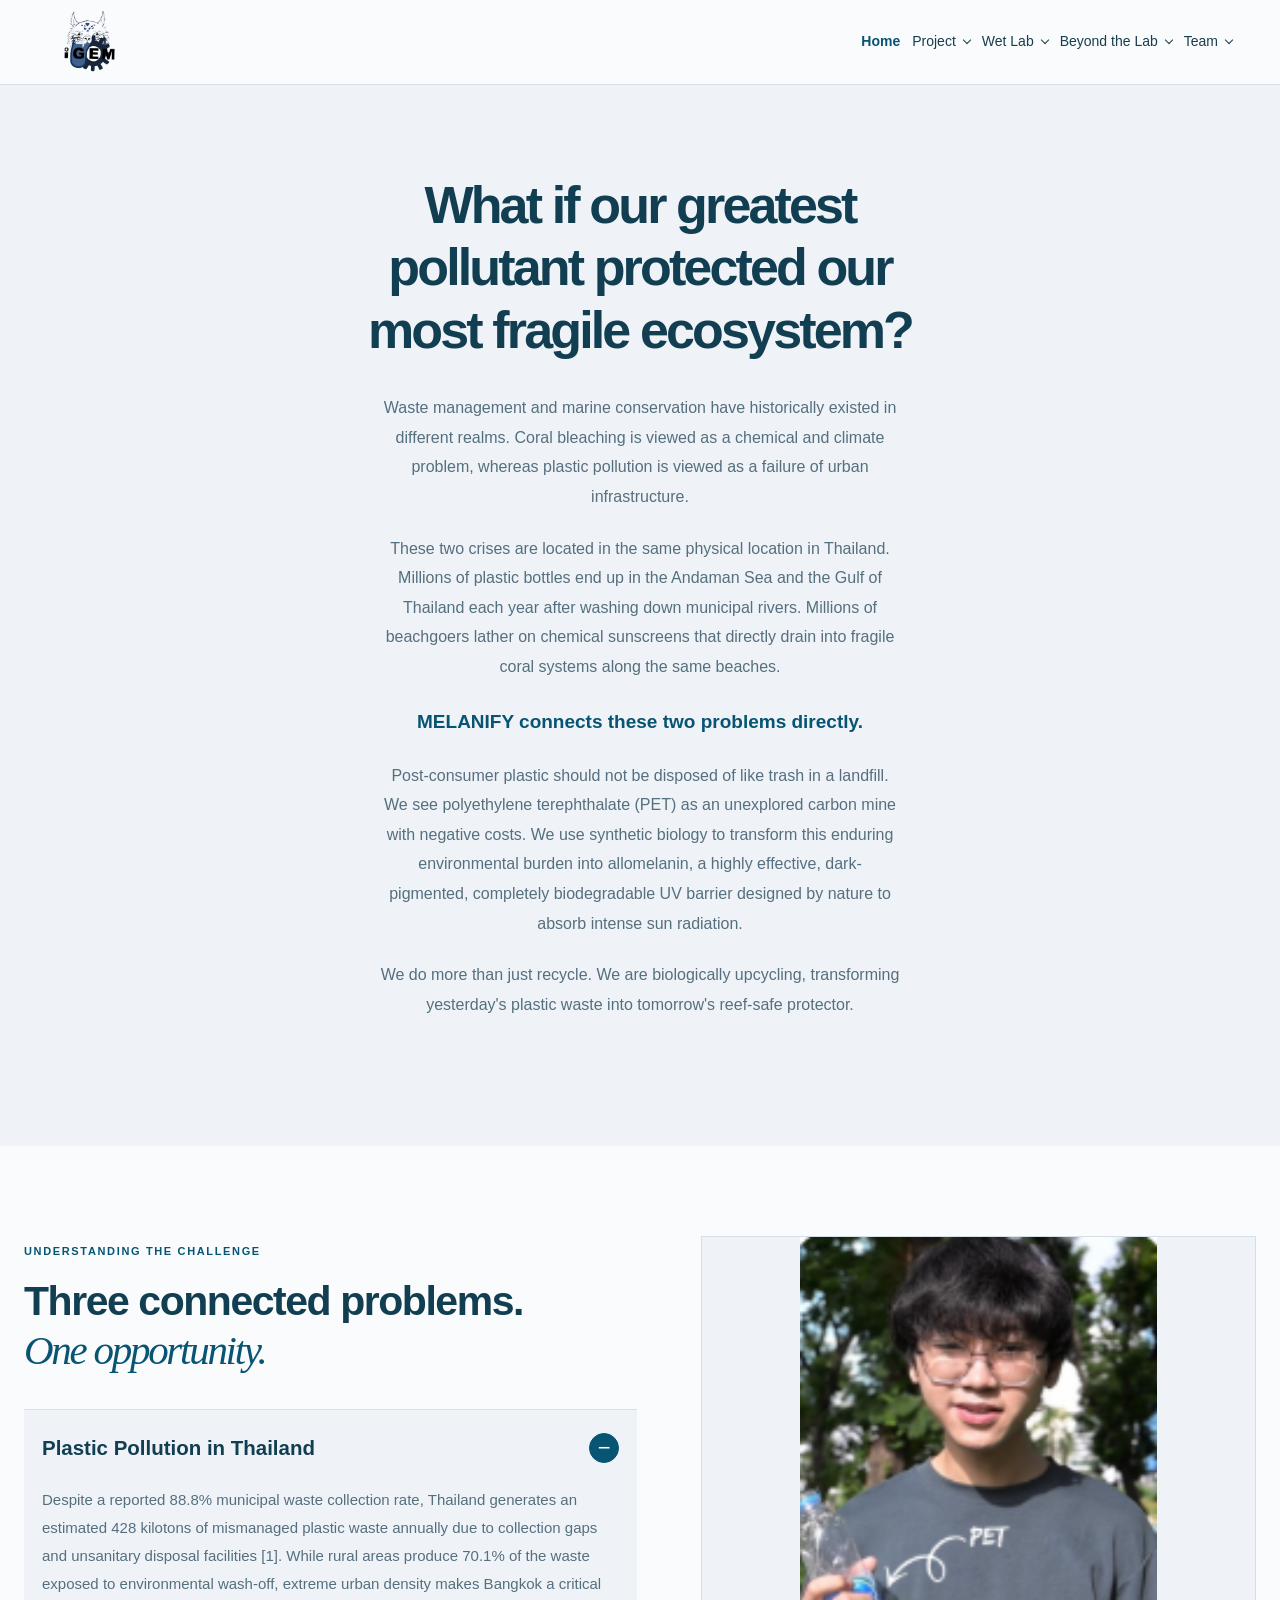
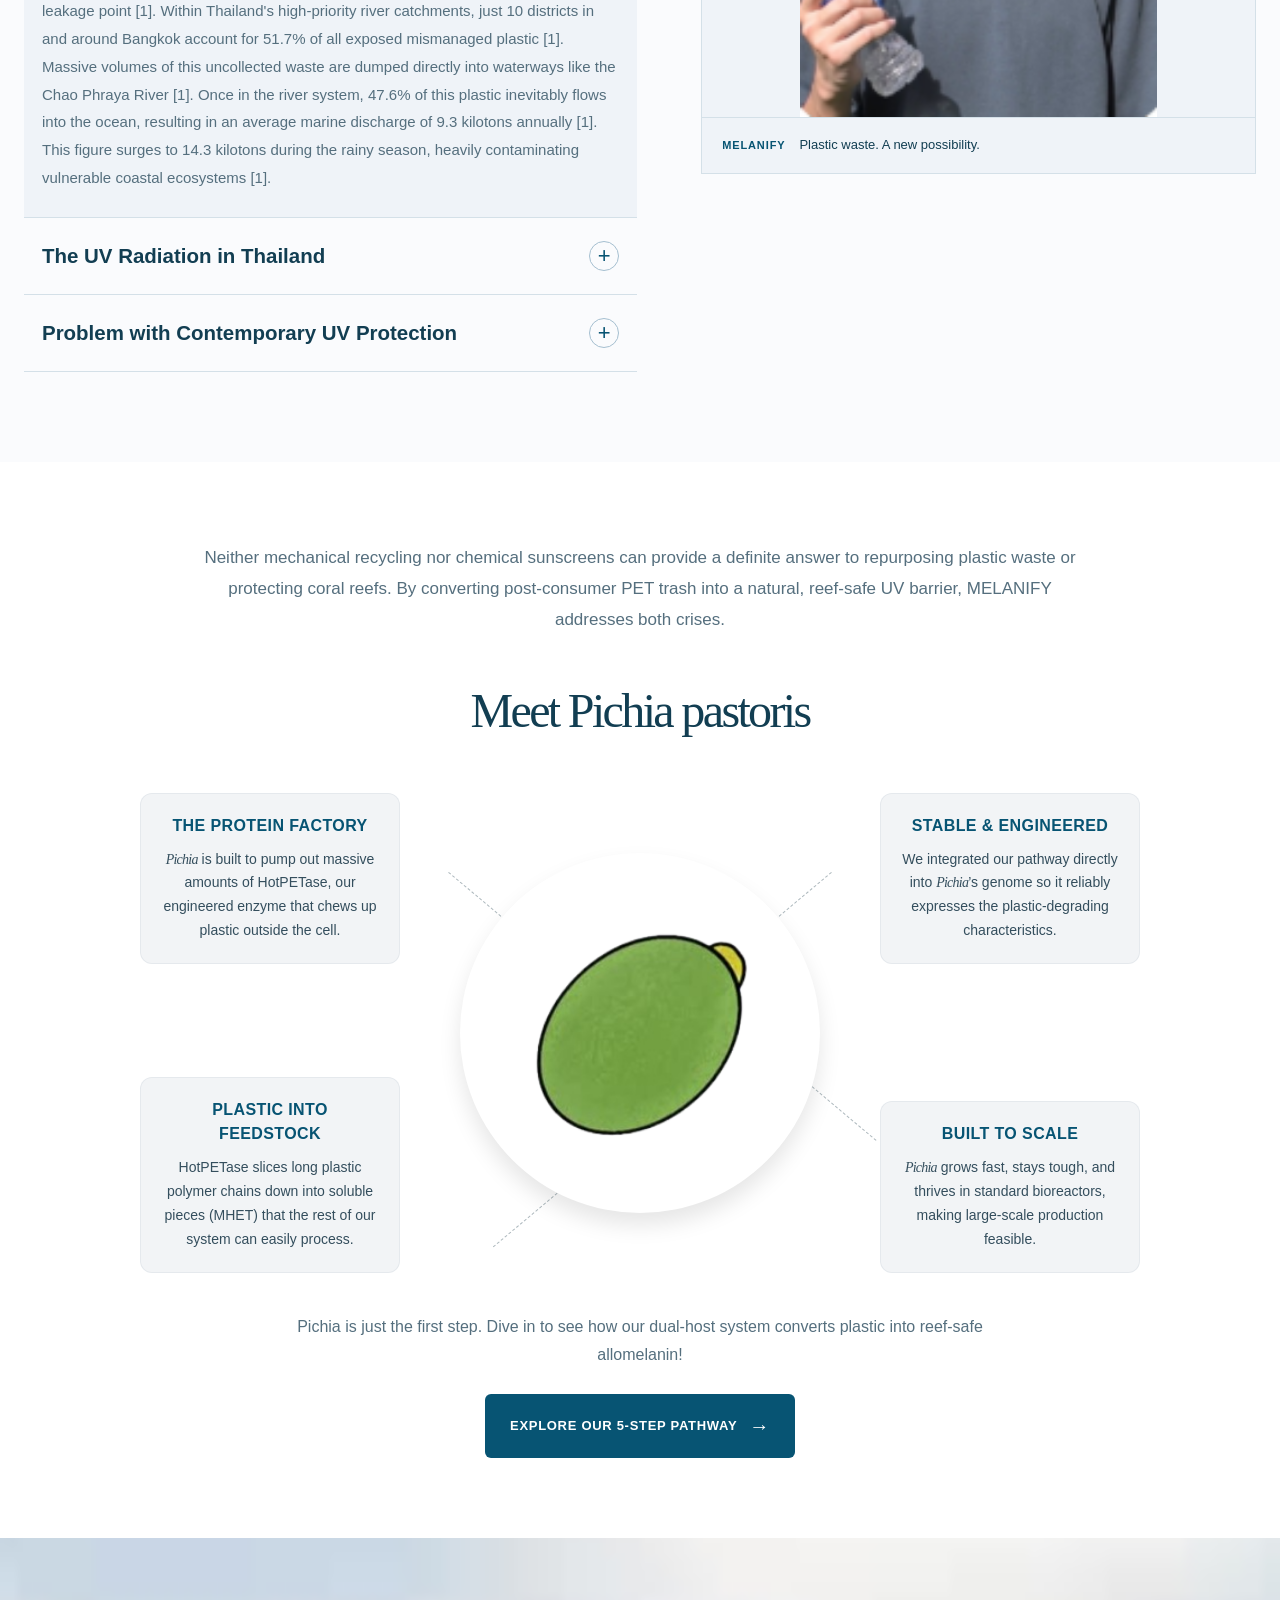
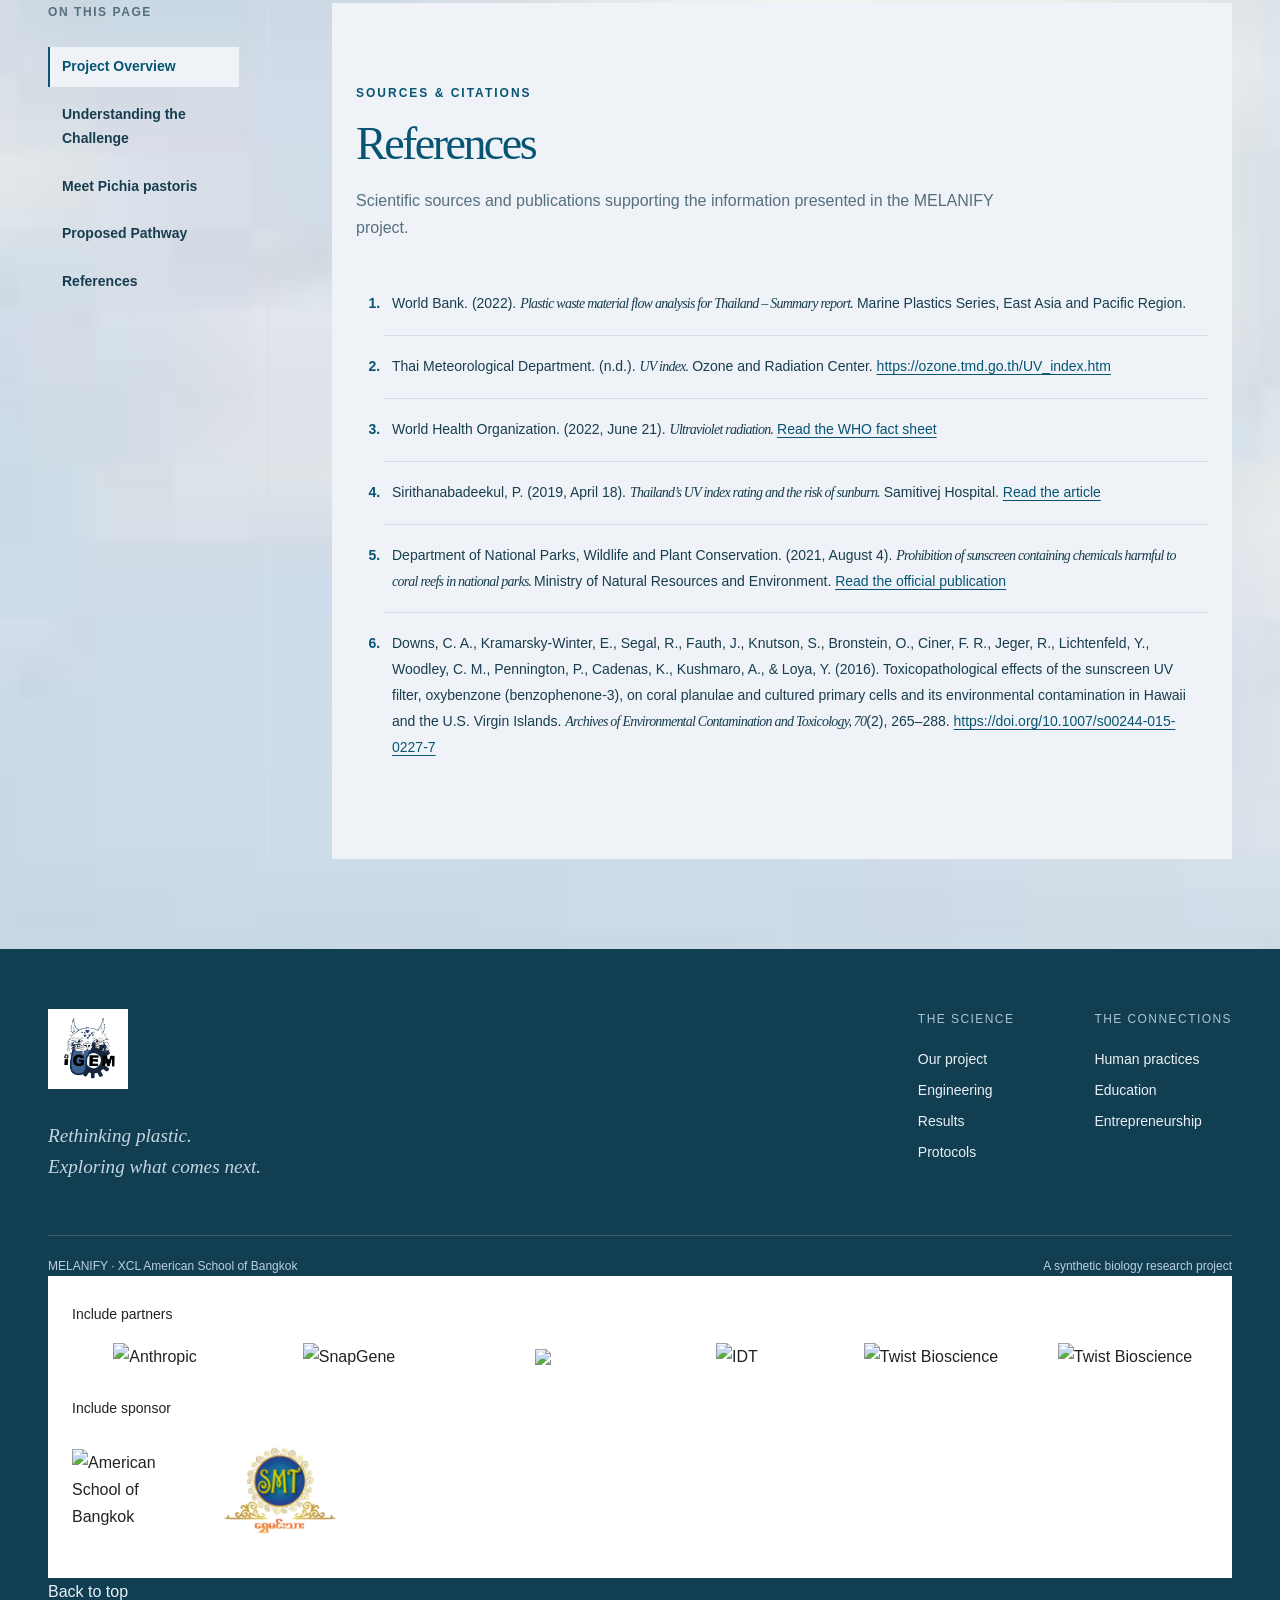
==== description.html @ 28288c8e "Upload latest MELANIFY design" ====
<!DOCTYPE html>
<html lang="en">
  <head>
    <meta charset="utf-8">
    <meta name="viewport" content="width=device-width, initial-scale=1">
    <meta name="theme-color" content="#075473">
    <meta name="description" content="MELANIFY explores a biological pathway from PET plastic waste to allomelanin. Discover our engineering, research and community work.">
    <title>Project description | MELANIFY</title>
    <link rel="icon" type="image/svg+xml" href="assets/favicon.svg">
    <link rel="stylesheet" href="styles.css">
    <link rel="stylesheet" href="css/project.css">
    <link rel="stylesheet" href="css/responsive.css">
    <link rel="stylesheet" href="home.css">
    <script src="script.js" defer=""></script>

    <style>

   /* GLOBAL BOX SIZING */


*,
*::before,
*::after {
  box-sizing: border-box;
}


   /* NAVIGATION INDICATORS */

.nav-indicator {
  display: inline-flex;
  align-items: center;
  justify-content: center;
  width: 16px;
  height: 16px;
  min-width: 16px;
  flex: 0 0 16px;
  background-color: #f28c28;
  border-radius: 2px;
}


   /* BRAND / LOGO */

.brand {
  display: inline-flex;
  align-items: center;
  gap: 8px;
  min-width: 0;
  max-width: 100%;
}

.brand-logo {
  display: block;
  width: 80px;
  height: 80px;
  max-width: 100%;
  flex: 0 0 auto;
  object-fit: contain;
  margin: 0;
}


   /* MAIN TAB INDICATOR */


.nav-main::before {
  content: "";
  display: block;
  width: 6px;
  height: 6px;
  background-color: #ffffff;
  border-radius: 50%;
}


   /* DROPDOWN INDICATOR */


.nav-dropdown-icon::before {
  content: "";
  display: block;
  width: 6px;
  height: 6px;
  border-right: 1.5px solid #ffffff;
  border-bottom: 1.5px solid #ffffff;
  transform: translateY(-2px) rotate(45deg);
}


   /* NAVIGATION LAYOUT */


#main-nav {
  display: flex;
  align-items: center;
  flex-wrap: wrap;
  gap: 8px 12px;
  max-width: 100%;
}

#main-nav > a.main-tab,
#main-nav .nav-group > summary {
  display: inline-flex;
  align-items: center;
  gap: 8px;
  min-width: 0;
  max-width: 100%;
  line-height: 1.5;
}

/* Main navigation links */

#main-nav > a {
  overflow-wrap: anywhere;
}

   /* SECTION HEADING */


.story-section .section-heading h2 {
  width: 100%;
  max-width: 800px;
  margin: 0 auto 16px;
  font-size: clamp(28px, 3.2vw, 42px);
  line-height: 1.2;
  text-align: center;
  white-space: normal;
  overflow-wrap: break-word;
  text-wrap: balance;
}


   /* TABLET RESPONSIVE */


@media (max-width: 900px) {
  .brand-logo {
    width: 36px;
    height: 36px;
  }

  #main-nav {
    gap: 8px 10px;
  }

  #main-nav > a.main-tab,
  #main-nav .nav-group > summary {
    gap: 6px;
    font-size: 14px;
  }

  .story-section .section-heading h2 {
    font-size: clamp(27px, 4vw, 36px);
  }
}




@media (max-width: 600px) {
  .brand {
    gap: 6px;
  }

  .brand-logo {
    width: 32px;
    height: 32px;
  }

  #main-nav {
    /* width: 100%;
    gap: 8px; */
    display: none;
  }

  #main-nav > a.main-tab,
  #main-nav .nav-group > summary {
    font-size: 13px;
    gap: 6px;
  }

  #main-nav > a::before,
  #main-nav .nav-group > summary::before {
    width: 14px;
    height: 14px;
    min-width: 14px;
    flex-basis: 14px;
  }

  #main-nav .nav-group > summary::before {
    background-size: 11px;
  }

  .story-section .section-heading h2 {
    width: 100%;
    font-size: clamp(26px, 6.5vw, 34px);
    line-height: 1.25;
    text-align: left;
    white-space: normal;
    text-wrap: wrap;
  }
}


   /* SMALL MOBILE */


@media (max-width: 360px) {
  .brand-logo {
    width: 28px;
    height: 28px;
  }

  #main-nav {
    gap: 6px;
  }

  #main-nav > a.main-tab,
  #main-nav .nav-group > summary {
    font-size: 12px;
  
  }

  .story-section .section-heading h2 {
    font-size: 26px;
  }
}


   /* REDUCED MOTION ACCESSIBILITY */


@media (prefers-reduced-motion: reduce) {
  *,
  *::before,
  *::after {
    scroll-behavior: auto !important;
    animation-duration: 0.01ms !important;
    animation-iteration-count: 1 !important;
    transition-duration: 0.01ms !important;
  }
}
</style>


  </head>
  <body data-page="description">
    <a class="skip-link" href="#main">Skip to content</a>
   

      <header class="site-header">

  <div class="header-inner">

    <!-- Logo Image -->
    <a class="brand" href="index.html" aria-label="MELANIFY home">
        <!-- <span>MELANIFY<span class="brand-period">.</span></span> -->
      <img src="logo-removebg-preview.png" alt="MELANIFY Logo" class="brand-logo">
    </a>

    
    <button class="menu-toggle" aria-expanded="false" aria-controls="main-nav">
      <span></span>
      <span></span>
      <span class="sr-only">Toggle navigation</span>
    </button>

    <nav id="main-nav" aria-label="Main navigation">

      <!-- Home -->
      <a href="index.html" aria-current="page">Home</a>

      <!-- Project -->
      <details class="nav-group">
        <summary>Project<span class="chevron"></span></summary>
        <div class="nav-dropdown">
          <a href="description.html">Description: Problem Breakdown</a>
          <a href="proposed-pathway.html">Proposed Pathway</a>
        </div>
      </details>

      <!-- Wet Lab -->
      <details class="nav-group">
        <summary>Wet Lab<span class="chevron"></span></summary>
        <div class="nav-dropdown">
          <a href="engineering.html">Engineering</a>
          <a href="results.html">Results</a>
          <a href="protocols.html">Protocols &amp; Notebook</a>
          <a href="safety.html">Safety</a>
        </div>
      </details>

      <!-- Beyond the Lab -->
      <details class="nav-group">
        <summary>Beyond the Lab<span class="chevron"></span></summary>
        <div class="nav-dropdown">
          <a href="human-practices.html">Integrated Human Practices</a>
          <a href="education.html">Education</a>
          <a href="entrepreneurship.html">Entrepreneurship</a>
        </div>
      </details>

      <!-- Team -->
      <details class="nav-group">
        <summary>Team<span class="chevron"></span></summary>
        <div class="nav-dropdown">
          <a href="members.html">Members</a>
          <a href="attributions.html">Attributions</a>
        </div>
      </details>

    </nav>

   
  </div>

  <div class="reading-progress" aria-hidden="true"></div>

</header>
    <main id="main">
      
<!-- Project Description Section -->
<section class="chapter-hero" id="top">
  <div class="wrap">

    <div class="chapter-description">
      <h1>
        What if our greatest pollutant protected our most fragile ecosystem?
      </h1>

      <p>
        Waste management and marine conservation have historically existed in different realms. Coral bleaching is viewed as a chemical and climate problem, whereas plastic pollution is viewed as a failure of urban infrastructure.
      </p>

      <p>
        These two crises are located in the same physical location in Thailand. Millions of plastic bottles end up in the Andaman Sea and the Gulf of Thailand each year after washing down municipal rivers. Millions of beachgoers lather on chemical sunscreens that directly drain into fragile coral systems along the same beaches.
      </p>

      <p>
        MELANIFY connects these two problems directly.
      </p>

      <p>
        Post-consumer plastic should not be disposed of like trash in a landfill. We see polyethylene terephthalate (PET) as an unexplored carbon mine with negative costs. We use synthetic biology to transform this enduring environmental burden into allomelanin, a highly effective, dark-pigmented, completely biodegradable UV barrier designed by nature to absorb intense sun radiation.
      </p>

      <p>
        We do more than just recycle. We are biologically upcycling, transforming yesterday's plastic waste into tomorrow's reef-safe protector.
      </p>
    </div>

  </div>
</section>





<!-- PROBLEMS SECTION -->
<section class="problem-section" id="project-problems">
  <div class="problem-container">

    <!-- LEFT: ACCORDION CONTENT -->
    <div class="problem-left">

      <div class="problem-heading">
        <span class="eyebrow">UNDERSTANDING THE CHALLENGE</span>
        <h2>Three connected problems.<br><em>One opportunity.</em></h2>
      </div>

      
      <article class="problem-item is-active">
        <button
          class="problem-toggle"
          type="button"
          aria-expanded="true"
          aria-controls="problem-panel-1"
          data-image="0"
        >
          <span class="problem-title">Plastic Pollution in Thailand</span>
          <span class="problem-icon" aria-hidden="true">−</span>
        </button>

        <div class="problem-panel" id="problem-panel-1">
          <div class="problem-panel-inner">
            <p>
              Despite a reported 88.8% municipal waste collection rate,
              Thailand generates an estimated 428 kilotons of mismanaged
              plastic waste annually due to collection gaps and unsanitary
              disposal facilities [1]. While rural areas produce 70.1% of
              the waste exposed to environmental wash-off, extreme urban
              density makes Bangkok a critical leakage point [1]. Within
              Thailand's high-priority river catchments, just 10 districts
              in and around Bangkok account for 51.7% of all exposed
              mismanaged plastic [1]. Massive volumes of this uncollected
              waste are dumped directly into waterways like the Chao Phraya
              River [1]. Once in the river system, 47.6% of this plastic
              inevitably flows into the ocean, resulting in an average
              marine discharge of 9.3 kilotons annually [1]. This figure
              surges to 14.3 kilotons during the rainy season, heavily
              contaminating vulnerable coastal ecosystems [1].
            </p>
          </div>
        </div>
      </article>
    
<!-- ITEM 2 -->
<article class="problem-item">
  <button
    class="problem-toggle"
    type="button"
    aria-expanded="false"
    aria-controls="problem-panel-2"
    data-image="1"
  >
    <span class="problem-title">The UV Radiation in Thailand</span>
    <span class="problem-icon" aria-hidden="true">+</span>
  </button>

  <div class="problem-panel" id="problem-panel-2" hidden>
    <div class="problem-panel-inner">

      <p>
        Thailand endures severe year-round solar radiation, with the
        national UV index averaging 11 and 12 annually and surging to
        extreme levels between 13 and 14 (see Figure 1) across the
        country during the March hot season [2, 4]. Across major
        provinces like Bangkok and Phuket, a mere 15 to 20 minutes
        of midday exposure triggers acute sunburn [4]. The World
        Health Organization classifies this intense ultraviolet
        radiation as a direct carcinogen that damages cellular DNA,
        inflames skin, and weakens immunity [3]. Over time, chronic
        exposure leads to severe health conditions, including
        cataracts, premature skin aging, and life-threatening skin
        cancers [3]. Because global health guidelines mandate sun
        protection at a UV index of 3 or above [3], Thailand’s
        extreme solar radiation levels make daily broad-spectrum
        sunscreen application an essential health requirement for
        millions of outdoor workers and residents.
      </p>

      <!-- UV INDEX MAP: INSIDE SECOND ACCORDION -->
      <figure class="uv-map-figure">
        <img
          src="assets/figure-4-4.webp"
          alt="UV Index Map of Thailand in March 2026"
          loading="lazy"
        >

        <figcaption class="problem-reference">
          Figure 1: UV Index Map of Thailand in March 2026 [2]
        </figcaption>
      </figure>

    </div>
  </div>
</article>

      <!-- ITEM 3 -->
      <article class="problem-item">
        <button
          class="problem-toggle"
          type="button"
          aria-expanded="false"
          aria-controls="problem-panel-3"
          data-image="2"
        >
          <span class="problem-title">
            Problem with Contemporary UV Protection
          </span>
          <span class="problem-icon" aria-hidden="true">+</span>
        </button>

        <div class="problem-panel" id="problem-panel-3" hidden>
          <div class="problem-panel-inner">
            <p>
              Commercial sunscreens rely heavily on synthetic UV filters
              like Benzophenone-3 (oxybenzone) that function as severe
              marine contaminants [6]. Once washed into coastal waters,
              oxybenzone becomes highly toxic to marine life, especially
              under direct sunlight [6]. At concentrations as low as
              6.5 µg/L, it severely deforms coral larvae by damaging their
              DNA and forcing them to prematurely develop skeletons, which
              traps and kills the larvae [6]. This directly triggers
              widespread coral bleaching, which became so significant
              that in August 2021, Thailand legally banned sunscreens
              containing oxybenzone, octinoxate, 4-methylbenzylidene
              camphor, and butylparaben across all national parks [5].
              This ban exposes a critical gap in technology: people still
              need daily protection from intense UV radiation, but the
              environment can no longer survive the chemical runoff
              required to provide it.
            </p>
          </div>
        </div>
      </article>

    </div>

    
<!-- RIGHT SIDE: SINGLE IMAGE -->
<aside class="problem-visual" aria-label="Project problem image">

  <figure class="problem-image is-visible">
    <img
      src="images/project.png"
      alt="MELANIFY project showing plastic pollution and marine conservation"
      loading="lazy"
    >

    <figcaption>
      <span>MELANIFY</span>
      Plastic waste. A new possibility.
    </figcaption>
  </figure>

</aside>

  </div>
</section>





<section class="pichia-section" id="meet-pichia">
  <div class="pichia-container">

    <!-- Introduction -->
    <p class="pichia-intro">
      Neither mechanical recycling nor chemical sunscreens can provide
      a definite answer to repurposing plastic waste or protecting coral reefs.
      By converting post-consumer PET trash into a natural, reef-safe UV barrier,
      MELANIFY addresses both crises.
    </p>

    <!-- Heading -->
    <h2 class="pichia-heading">Meet Pichia pastoris</h2>

    <!-- Diagram -->
    <div class="pichia-diagram">

      <!-- Connector lines -->
      <div class="connector connector-tl"></div>
      <div class="connector connector-tr"></div>
      <div class="connector connector-bl"></div>
      <div class="connector connector-br"></div>

      <!-- Top left -->
      <article class="pichia-card card-tl">
        <h3>THE PROTEIN FACTORY</h3>
        <p>
          <em>Pichia</em> is built to pump out massive amounts of HotPETase,
          our engineered enzyme that chews up plastic outside the cell.
        </p>
      </article>

      <!-- Top right -->
      <article class="pichia-card card-tr">
        <h3>STABLE &amp; ENGINEERED</h3>
        <p>
          We integrated our pathway directly into <em>Pichia</em>’s genome
          so it reliably expresses the plastic-degrading characteristics.
        </p>
      </article>

      <!-- Center image -->
      <div class="pichia-center">
        <div class="pichia-image-circle">
          <img
            src="images/protein-removebg-preview.png"
            alt="Illustration of Pichia pastoris"
          />
        </div>
      </div>

      <!-- Bottom left -->
      <article class="pichia-card card-bl">
        <h3>PLASTIC INTO FEEDSTOCK</h3>
        <p>
          HotPETase slices long plastic polymer chains down into soluble
          pieces (MHET) that the rest of our system can easily process.
        </p>
      </article>

      <!-- Bottom right -->
      <article class="pichia-card card-br">
        <h3>BUILT TO SCALE</h3>
        <p>
          <em>Pichia</em> grows fast, stays tough, and thrives in standard
          bioreactors, making large-scale production feasible.
        </p>
      </article>

    </div>

    <!-- Bottom text -->
    <p class="pichia-bottom-text">
      Pichia is just the first step. Dive in to see how our dual-host system
      converts plastic into reef-safe allomelanin!
    </p>

    <!-- Button -->
    <a href="proposed-pathway.html" class="pichia-button">
      EXPLORE OUR 5-STEP PATHWAY <span aria-hidden="true">→</span>
    </a>

  </div>
</section>

      <div class="article-layout wrap">
        <aside class="article-sidebar">
          <div class="toc-sticky">
            <span class="small-label">ON THIS PAGE</span>
           
<nav class="toc" aria-label="Chapter contents">
  <a class="toc-primary" href="#top">
    Project Overview
  </a>

  <a class="toc-primary" href="#project-problems">
    Understanding the Challenge
  </a>

  <a class="toc-primary" href="#meet-pichia">
    Meet Pichia pastoris
  </a>

  <a class="toc-primary" href="proposed-pathway.html">
    Proposed Pathway
  </a>

  <a class="toc-primary" href="#references">
    References
  </a>
</nav>
        </aside>


      
<!-- REFERENCES SECTION -->
<section class="references-section" id="references">
  <div class="references-container">

    <span class="references-eyebrow">SOURCES &amp; CITATIONS</span>

    <h2>References</h2>

    <p class="references-intro">
      Scientific sources and publications supporting the information
      presented in the MELANIFY project.
    </p>

    <ol class="references-list">

      <li>
        World Bank. (2022).
        <em>Plastic waste material flow analysis for Thailand – Summary report.</em>
        Marine Plastics Series, East Asia and Pacific Region.
      </li>

      <li>
        Thai Meteorological Department. (n.d.).
        <em>UV index.</em>
        Ozone and Radiation Center.
        <a href="https://ozone.tmd.go.th/UV_index.htm"
           target="_blank" rel="noopener noreferrer">
          https://ozone.tmd.go.th/UV_index.htm
        </a>
      </li>

      <li>
        World Health Organization. (2022, June 21).
        <em>Ultraviolet radiation.</em>
        <a href="https://www.who.int/news-room/fact-sheets/detail/ultraviolet-radiation"
           target="_blank" rel="noopener noreferrer">
          Read the WHO fact sheet
        </a>
      </li>

      <li>
        Sirithanabadeekul, P. (2019, April 18).
        <em>Thailand’s UV index rating and the risk of sunburn.</em>
        Samitivej Hospital.
        <a href="https://www.samitivejhospitals.com/article/detail/uv-index"
           target="_blank" rel="noopener noreferrer">
          Read the article
        </a>
      </li>

      <li>
        Department of National Parks, Wildlife and Plant Conservation.
        (2021, August 4).
        <em>
          Prohibition of sunscreen containing chemicals harmful to coral
          reefs in national parks.
        </em>
        Ministry of Natural Resources and Environment.
        <a href="https://portal.dnp.go.th/Content/nationalpark?contentId=25456"
           target="_blank" rel="noopener noreferrer">
          Read the official publication
        </a>
      </li>

      <li>
        Downs, C. A., Kramarsky-Winter, E., Segal, R., Fauth, J.,
        Knutson, S., Bronstein, O., Ciner, F. R., Jeger, R.,
        Lichtenfeld, Y., Woodley, C. M., Pennington, P., Cadenas, K.,
        Kushmaro, A., &amp; Loya, Y. (2016).
        Toxicopathological effects of the sunscreen UV filter,
        oxybenzone (benzophenone-3), on coral planulae and cultured
        primary cells and its environmental contamination in Hawaii
        and the U.S. Virgin Islands.
        <em>Archives of Environmental Contamination and Toxicology,
        70</em>(2), 265–288.
        <a href="https://doi.org/10.1007/s00244-015-0227-7"
           target="_blank" rel="noopener noreferrer">
          https://doi.org/10.1007/s00244-015-0227-7
        </a>
      </li>

    </ol>

  </div>
</section>

       
    </main>
  

      <footer class="site-footer">
      <div class="footer-top">
        <div>
          <!-- <a class="brand footer-brand" href="index.html"><span class="brand-mark" aria-hidden="true">m</span><span>MELANIFY<span class="brand-period">.</span></span></a> -->

 <a class="brand" href="index.html" aria-label="MELANIFY home">
        <!-- <span>MELANIFY<span class="brand-period">.</span></span> -->
      <img src="images/logo2.jpeg" alt="MELANIFY Logo" class="brand-logo">
    </a>

          <p>Rethinking plastic.<br>Exploring what comes next.</p>
        </div>
        <div class="footer-links">
          <div>
            <span>THE SCIENCE</span>
            <a href="description.html">Our project</a>
            <a href="engineering.html">Engineering</a>
            <a href="results.html">Results</a>
            <a href="protocols.html">Protocols</a>
          </div>
          <div>
            <span>THE CONNECTIONS</span>
            <a href="human-practices.html">Human practices</a>
            <a href="education.html">Education</a>
            <a href="entrepreneurship.html">Entrepreneurship</a>
          </div>
        </div>
      </div>
      <div class="footer-bottom">
        <span>MELANIFY · XCL American School of Bangkok</span>
        <span>A synthetic biology research project</span>

      </div>

        

<section class="include-section">
  <div class="include-container">

    <div class="include-group">
      <h3>Include partners</h3>

      <div class="include-logos partners-logos">
        <div class="include-logo">
          <img src="https://tse3.mm.bing.net/th/id/OIP.cafMGwSaQV2IFo_IEi9hwwHaGW?r=0&pid=Api&h=220&P=0" alt="Anthropic">
        </div>

        <div class="include-logo">
          <img src="https://tse4.mm.bing.net/th/id/OIP.qyjJknmb3kASYX0O0ofGCQHaA1?r=0&pid=Api&h=220&P=0" alt="SnapGene">
        </div>

        <div class="include-logo">
          <img src="https://tse3.mm.bing.net/th/id/OIP.W4LqDQgPfTC5kJaNJbA4VAHaB5?r=0&pid=Api&h=220&P=0">
        </div>

        <div class="include-logo">
          <img src="https://tse3.mm.bing.net/th/id/OIP.T9qq5NsBipLgx5q9Y4DMCAHaFe?r=0&pid=Api&h=220&P=0" alt="IDT">
        </div>

        <div class="include-logo">
          <img src="https://tse1.mm.bing.net/th/id/OIP.W-fJ_sdreK7lmWoJ_1Q9YQHaCF?r=0&pid=Api&h=220&P=0" alt="Twist Bioscience">
        </div>

         <div class="include-logo">
          <img src="https://tse1.mm.bing.net/th/id/OIP.7oBq-u4yjbdn28AxTM_jmAHaDt?r=0&pid=Api&h=220&P=0" alt="Twist Bioscience">
        </div>
      </div>
    </div>

    <div class="include-group sponsor-group">
      <h3>Include sponsor</h3>

      <div class="include-logos sponsor-logos">
        <div class="include-logo">
          <img src="https://tse1.mm.bing.net/th/id/OIP.4G-4rA2sZnSZnoiXnEoeOQHaHa?r=0&pid=Api&h=220&P=0" alt="American School of Bangkok">
        </div>

        <div class="include-logo">
          <img src="images/best.png" alt="SMT sponsor">
        </div>
      </div>
    </div>


</section>

        <a href="#top">Back to top</a>
      </div>
    </footer>
    <dialog class="figure-dialog" aria-label="Enlarged research figure">
      <button class="dialog-close" aria-label="Close enlarged figure">Close <span aria-hidden="true">×</span></button>
      <img alt="">
      <p>Original figure from the supplied research document</p>
    </dialog>


   
<script>
/*
   PROJECT PROBLEMS ACCORDION
*/

document.querySelectorAll(".problem-section").forEach((section) => {
  const items = section.querySelectorAll(".problem-item");

  items.forEach((item) => {
    const button = item.querySelector(".problem-toggle");
    const panel = item.querySelector(".problem-panel");
    const icon = item.querySelector(".problem-icon");

    button.addEventListener("click", () => {
      const wasOpen = button.getAttribute("aria-expanded") === "true";

      /* Close all accordion items */
      items.forEach((otherItem) => {
        const otherButton = otherItem.querySelector(".problem-toggle");
        const otherPanel = otherItem.querySelector(".problem-panel");
        const otherIcon = otherItem.querySelector(".problem-icon");

        otherButton.setAttribute("aria-expanded", "false");
        otherPanel.hidden = true;
        otherIcon.textContent = "+";
        otherItem.classList.remove("is-active");
      });

      /* Open the selected item if it was closed */
      if (!wasOpen) {
        button.setAttribute("aria-expanded", "true");
        panel.hidden = false;
        icon.textContent = "−";
        item.classList.add("is-active");
      }
    });
  });
});
</script>

  </body>
</html>
---- styles.css ----
@charset "UTF-8";

:root {
  --ocean: #075473;
  --deep: #123e52;
  --blue: #789dd1;
  --mist: #a5bfd0;
  --pale: #d3deee;
  --ice: #eff3f8;
  --paper: #fafbfd;
  --ink: #173d4e;
  --muted: #556f7e;
  --line: #d4e0e8;
  --white: #fff;
  --sans: "Segoe UI", "Helvetica Neue", Arial, sans-serif;
  --serif: Georgia, "Times New Roman", serif;
  --page-width: 1280px;
}

*, *::before, *::after { box-sizing: border-box; }
[hidden] { display: none !important; }
html { scroll-behavior: smooth; scroll-padding-top: 110px; }
body { margin: 0; color: var(--ink); background: var(--paper); font: 400 1rem/1.7 var(--sans); -webkit-font-smoothing: antialiased; }
body:has(dialog[open]) { overflow: hidden; }
a { color: inherit; text-decoration: none; }
button, input { font: inherit; }
button, summary, a { -webkit-tap-highlight-color: transparent; }
button { cursor: pointer; color: inherit; }
button:disabled { cursor: default; }
img { display: block; max-width: 100%; height: auto; }
h1, h2, h3, h4, p { margin: 0; }
h1, h2, h3, h4 { line-height: 1.12; font-weight: 500; }
h1, h2 { letter-spacing: -.055em; }
em { font-family: var(--serif); font-weight: 400; letter-spacing: -.055em; }
::selection { background: var(--pale); color: var(--ocean); }
:focus-visible { outline: 3px solid var(--blue); outline-offset: 5px; border-radius: 2px; }
.sr-only { position: absolute; width: 1px; height: 1px; padding: 0; overflow: hidden; clip: rect(0,0,0,0); white-space: nowrap; }
.skip-link { position: fixed; top: -70px; left: 20px; z-index: 100; background: var(--ocean); color: white; padding: 12px 20px; }
.skip-link:focus { top: 12px; }
.wrap { max-width: var(--page-width); margin-inline: auto; padding-inline: 48px; }
.eyebrow, .small-label { display: block; font-size: .75rem; letter-spacing: .13em; font-weight: 600; line-height: 1.5; }
.eyebrow { color: var(--ocean); }
.small-label { color: var(--muted); }
.eyebrow-line { display: inline-block; width: 24px; height: 1px; background: currentColor; vertical-align: middle; margin-right: 12px; }
.button { min-height: 52px; padding: 14px 25px; display: inline-flex; justify-content: center; align-items: center; font-size: .875rem; font-weight: 600; border: 1px solid transparent; border-radius: 4px; transition: background .2s, transform .2s; }
.button:hover { transform: translateY(-2px); }
.button-primary { background: var(--ocean); color: var(--white); }
.button-primary:hover { background: var(--deep); }
.button-light { color: var(--ocean); background: var(--white); }
.button-light:hover { background: var(--ice); }
.text-link { display: inline-flex; align-items: center; gap: 18px; font-weight: 600; font-size: .875rem; padding-block: 10px; }
.link-line { width: 27px; height: 1px; background: currentColor; transition: width .2s; }
.text-link:hover .link-line { width: 42px; }

/* The restrained header leaves the project itself in focus. */
.site-header { height: 85px; position: sticky; top: 0; z-index: 30; background: rgba(250,251,253,.96); border-bottom: 1px solid var(--line); backdrop-filter: blur(16px); }
.header-inner { max-width: 1480px; padding: 0 48px; margin: auto; height: 100%; display: flex; align-items: center; gap: 48px; }
.brand { display: inline-flex; align-items: center; gap: 10px; font-weight: 750; font-size: 1.25rem; letter-spacing: -.045em; line-height: 1; white-space: nowrap; }
.brand-mark { display: grid; place-items: center; width: 30px; height: 32px; border: 1.5px solid var(--ocean); border-radius: 50% 50% 3px 3px; font: italic 700 1.7rem/.7 var(--serif); padding-right: 4px; padding-bottom: 4px; }
.brand-period { color: var(--blue); }
#main-nav { display: flex; align-items: center; gap: 30px; margin-left: auto; font-size: .875rem; font-weight: 500; }
#main-nav > a { padding-block: 24px; }
#main-nav a[aria-current], #main-nav .current { color: var(--ocean); font-weight: 700; }
.nav-group { position: relative; }
.nav-group summary { display: flex; align-items: center; gap: 9px; cursor: pointer; list-style: none; padding-block: 24px; }
summary::-webkit-details-marker { display: none; }
.chevron { width: 6px; height: 6px; border-right: 1px solid currentColor; border-bottom: 1px solid currentColor; transform: rotate(45deg); margin-top: -3px; flex-shrink: 0; transition: transform .2s; }
details[open] > summary .chevron { transform: rotate(225deg); margin-top: 3px; }
.nav-dropdown { position: absolute; top: 100%; left: -20px; min-width: 220px; padding: 10px; background: var(--white); border: 1px solid var(--line); box-shadow: 0 15px 40px #123e5212; border-radius: 5px; }
.nav-dropdown a { display: block; padding: 10px 12px; border-radius: 3px; }
.nav-dropdown a:hover { background: var(--ice); }
.header-project { display: inline-flex; align-items: center; gap: 13px; font-weight: 600; font-size: .8rem; padding-left: 30px; border-left: 1px solid var(--line); white-space: nowrap; }
.tiny-orbit { width: 17px; height: 17px; border: 1px solid var(--ocean); border-radius: 50%; position: relative; }
.tiny-orbit::after { content: ''; position: absolute; width: 5px; height: 5px; background: var(--blue); border-radius: 50%; right: -2px; top: -1px; }
.menu-toggle { display: none; background: none; border: 0; padding: 12px; }
.reading-progress { position: absolute; bottom: -1px; width: 100%; height: 2px; background: var(--blue); transform: scaleX(0); transform-origin: left; }

/* Homepage */
.home-hero { display: grid; grid-template-columns: 1fr 1fr; max-width: 1480px; margin: auto; padding: 70px 48px 65px; gap: 45px; min-height: 655px; }
.hero-copy { display: flex; flex-direction: column; justify-content: center; }
.hero-copy .eyebrow { margin-bottom: 26px; }
.hero-copy h1 { font-size: clamp(3.1rem, 5.5vw, 5.4rem); line-height: 1.04; font-weight: 500; }
.hero-copy h1 > span { font-family: var(--serif); font-style: italic; color: var(--ocean); font-weight: 400; }
.hero-copy > p { margin-top: 26px; font-size: 1.13rem; max-width: 430px; line-height: 1.6; }
.hero-copy .hero-description { margin-top: 14px; font-size: .96rem; color: var(--muted); max-width: 450px; }
.hero-actions { display: flex; align-items: center; gap: 26px; margin-top: 30px; }
.hero-footnote { margin-top: 52px; display: flex; align-items: center; gap: 22px; font-size: .75rem; color: var(--muted); }
.hero-footnote .small-label { font-size: .75rem; letter-spacing: .07em; }
.hero-footnote > span + span { padding-left: 20px; border-left: 1px solid var(--line); }
.hero-footnote span span { padding-inline: 10px; color: var(--blue); }
.hero-visual { align-self: center; min-width: 0; position: relative; padding: 20px 0; }
.hero-art { position: relative; background: #e2ebf4; aspect-ratio: 1.12; border-radius: 120px 6px 6px 6px; overflow: hidden; }
.hero-art img { width: 100%; height: 100%; object-fit: cover; }
.hero-art.ocean-fallback img { width: 100%; height: 160%; object-fit: cover; object-position: top; }
.art-corner { position: absolute; width: 18px; height: 18px; border-color: var(--ocean); opacity: .5; }
.corner-one { bottom: 24px; left: 24px; border-left: 1px solid; border-bottom: 1px solid; }
.corner-two { top: 24px; right: 24px; border-top: 1px solid; border-right: 1px solid; }
.visual-label { position: absolute; left: -22px; right: 24px; bottom: 65px; padding: 18px 20px; background: rgba(250,251,253,.93); border: 1px solid var(--white); display: flex; align-items: center; gap: 22px; font-size: .75rem; font-weight: 600; letter-spacing: .09em; backdrop-filter: blur(8px); }
.visual-index { color: var(--muted); padding-right: 20px; border-right: 1px solid var(--line); }
.visual-cross { font-size: 1.3rem; margin-left: auto; font-weight: 400; }
.visual-caption { margin-top: 14px; display: flex; justify-content: space-between; gap: 12px; color: var(--muted); font-size: .75rem; }
.visual-caption span { letter-spacing: .06em; white-space: nowrap; }
.pathway-ribbon { display: flex; align-items: center; justify-content: center; gap: 42px; padding: 25px 48px; background: var(--ocean); color: var(--white); }
.ribbon-label { font-size: .75rem; font-weight: 600; letter-spacing: .12em; color: #c4d8e9; }
.pathway-ribbon > div { display: flex; align-items: center; gap: 32px; font-size: .85rem; }
.pathway-ribbon > div > * { position: relative; font-weight: 400; }
.pathway-ribbon > div > * + *::before { content: ''; width: 13px; height: 1px; background: #9bb5c6; position: absolute; top: 50%; left: -23px; }
.pathway-ribbon > div > b { font-weight: 650; }
.ribbon-note { font-family: var(--serif); font-style: italic; color: #d4e1ef; font-size: .9rem; padding-left: 38px; border-left: 1px solid #ffffff30; }
.section-intro { display: grid; grid-template-columns: 1fr 1fr; padding-block: 110px; gap: 80px; }
.section-intro h2, .section-heading h2 { font-size: clamp(2.4rem,4vw,3.6rem); margin-top: 22px; }
.intro-body { padding-top: 32px; }
.intro-body p { max-width: 480px; font-size: 1.1rem; line-height: 1.7; }
.intro-body p + p { margin-top: 20px; font-size: 1rem; color: var(--muted); }
.intro-body .text-link { margin-top: 20px; }
.ocean-section { display: grid; grid-template-columns: 1.1fr 1fr; min-height: 515px; background: var(--ocean); color: var(--white); overflow: hidden; }
.ocean-photo { position: relative; overflow: hidden; }
.ocean-photo img { position: absolute; width: 100%; max-width: none; height: 155%; object-fit: cover; object-position: top; }
.ocean-copy { max-width: 610px; padding: 65px 70px; }
.ocean-copy .eyebrow { color: #c9dcec; }
.ocean-copy h2 { font-size: clamp(2.4rem,3.5vw,3.3rem); margin-top: 28px; }
.ocean-copy p { margin-top: 24px; color: #d8e4ed; line-height: 1.8; }
.ocean-copy .button { margin-top: 28px; }
.ocean-note { display: block; font: italic .85rem var(--serif); color: #c9dcec; margin-top: 28px; }
.pathway-section { padding-block: 105px 60px; }
.section-heading { display: flex; justify-content: space-between; align-items: flex-end; gap: 60px; margin-bottom: 42px; }
.section-heading > p { max-width: 350px; color: var(--muted); padding-bottom: 4px; }
.pathway-explorer { border: 1px solid var(--line); background: var(--white); border-radius: 5px; overflow: hidden; }
.pathway-tabs { display: grid; grid-template-columns: repeat(6,1fr); background: var(--ice); border-bottom: 1px solid var(--line); }
.pathway-tab { position: relative; display: flex; flex-direction: column; gap: 6px; text-align: left; background: none; border: none; border-right: 1px solid var(--line); padding: 20px 22px; font-size: 1rem; }
.pathway-tab:last-child { border-right: 0; }
.pathway-tab > span { font-size: .75rem; letter-spacing: .06em; color: var(--muted); }
.pathway-tab[aria-selected=true] { background: var(--ocean); color: var(--white); }
.pathway-tab[aria-selected=true] > span { color: #c4d8e9; }
.pathway-tab:hover:not([aria-selected=true]) { background: var(--pale); }
.pathway-panel { display: grid; grid-template-columns: .7fr 1.3fr; min-height: 350px; padding: 48px 60px; gap: 40px; align-items: center; }
.stage-number { font-size: clamp(6rem,12vw,10rem); font-weight: 300; letter-spacing: -.08em; color: var(--mist); line-height: 1; text-align: center; }
.stage-copy h3 { margin-top: 12px; font-size: 2rem; letter-spacing: -.04em; }
.stage-copy p { margin-top: 16px; max-width: 570px; color: var(--muted); }
.stage-tags { display: flex; gap: 8px; flex-wrap: wrap; margin-top: 18px; }
.stage-tags span { padding: 3px 10px; font-size: .75rem; background: var(--ice); border: 1px solid var(--line); border-radius: 3px; }
.stage-copy .text-link { margin-top: 14px; }
.chapter-section { padding-block: 65px 100px; }
.chapter-grid { display: grid; grid-template-columns: repeat(3,1fr); gap: 0; border-top: 1px solid var(--line); border-left: 1px solid var(--line); }
.chapter-card { padding: 28px 30px 22px; border-right: 1px solid var(--line); border-bottom: 1px solid var(--line); transition: background .2s; display: flex; flex-direction: column; }
.chapter-card:hover { background: var(--ice); }
.card-top { display: flex; justify-content: space-between; align-items: center; font-size: .75rem; color: var(--muted); }
.card-symbol { font-size: 2.1rem; color: var(--ocean); line-height: 1; font-family: var(--serif); }
.chapter-card h3 { font-size: 1.65rem; letter-spacing: -.045em; margin-top: 30px; }
.chapter-card strong { display: block; font-size: .875rem; font-weight: 500; margin-top: 16px; }
.chapter-card p { font-size: .9rem; color: var(--muted); margin-top: 10px; max-width: 290px; }
.card-bottom { display: flex; align-items: center; justify-content: space-between; margin-top: auto; padding-top: 35px; font-size: .75rem; font-weight: 600; letter-spacing: .09em; }
.card-plus { font-weight: 300; font-size: 1.4rem; }
.closing-section { text-align: center; position: relative; overflow: hidden; padding-block: 90px 175px; border-top: 1px solid var(--line); }
.closing-section h2 { font-size: clamp(3rem,5.6vw,5rem); margin-top: 26px; position: relative; z-index: 1; }
.closing-section .button { margin-top: 34px; position: relative; z-index: 1; }
.closing-word { position: absolute; font-size: clamp(6rem,17vw,15rem); font-weight: 700; letter-spacing: -.07em; color: #e9eff5; left: 50%; bottom: -38px; transform: translateX(-50%); line-height: 1; pointer-events: none; }

/* Chapter pages */
.chapter-hero { background: var(--ice); position: relative; overflow: hidden; }
.chapter-hero > .wrap { padding-block: 25px 55px; position: relative; }
.breadcrumb { display: flex; align-items: center; gap: 12px; font-size: .75rem; color: var(--muted); margin-bottom: 38px; }
.breadcrumb a:hover { text-decoration: underline; }
.breadcrumb span { color: #a4b6c1; }
.chapter-hero h1 { font-size: clamp(3rem,5vw,4.8rem); margin-top: 20px; line-height: 1.08; max-width: 900px; position: relative; z-index: 1; }
.chapter-hero p { color: var(--muted); font-size: 1rem; margin-top: 22px; max-width: 520px; position: relative; z-index: 1; }
.chapter-number { position: absolute; right: 48px; bottom: 40px; font-size: clamp(8rem,15vw,14rem); color: #dce5ef; font-weight: 300; line-height: 1; letter-spacing: -.08em; }
.chapter-banner { height: 150px; position: relative; overflow: hidden; background: var(--mist); }
.chapter-banner img { width: 100%; height: auto; min-height: 150px; object-fit: cover; transform: translateY(-11%); }
.chapter-banner::after { content: ''; position: absolute; inset: 0; background: linear-gradient(90deg,#07547365,transparent); }
.chapter-banner > span { position: absolute; bottom: 23px; left: max(48px,calc((100vw - 1184px)/2)); color: var(--white); font-size: .75rem; letter-spacing: .13em; font-weight: 600; z-index: 1; }
.article-layout { display: grid; grid-template-columns: 220px minmax(0,1fr); gap: 64px; padding-block: 65px 90px; }
.article-sidebar { border-right: 1px solid var(--line); }
.toc-sticky { position: sticky; top: 120px; padding-right: 28px; max-height: calc(100vh - 150px); overflow-y: auto; scrollbar-width: thin; }
.toc { display: flex; flex-direction: column; margin-top: 18px; font-size: .875rem; }
.toc a { padding: 8px 12px; border-left: 2px solid transparent; transition: background .15s; }
.toc a:hover { background: var(--ice); }
.toc a.active { border-left-color: var(--ocean); background: var(--ice); color: var(--ocean); }
.toc .toc-primary { margin-top: 8px; font-weight: 600; }
.toc .toc-secondary { padding-left: 24px; font-size: .8rem; color: var(--muted); }
.sidebar-note { margin-top: 40px; padding: 22px 12px; border-top: 1px solid var(--line); }
.sidebar-note > span { font-size: .75rem; color: var(--blue); }
.sidebar-note > p { margin-top: 8px; font: italic .9rem/1.6 var(--serif); color: var(--muted); }
.article-content { max-width: 850px; min-width: 0; }
.article-content > h2 { margin: 65px 0 28px; padding-bottom: 19px; border-bottom: 1px solid var(--line); font-size: 2.6rem; letter-spacing: -.05em; }
.article-content > h2:first-child { margin-top: 0; }
.article-content h3 { font-size: 1.45rem; letter-spacing: -.025em; margin-top: 32px; margin-bottom: 20px; line-height: 1.4; }
.article-content h4 { font-size: 1.1rem; margin-top: 28px; margin-bottom: 16px; line-height: 1.4; font-weight: 600; }
.article-content p { color: #3d5c6c; margin-block: 18px; line-height: 1.85; overflow-wrap: anywhere; }
.article-content p a { text-decoration: underline; text-underline-offset: 3px; color: var(--ocean); }
.table-wrap { width: 100%; overflow-x: auto; margin-block: 30px; }
.table-wrap table { width: 100%; border-collapse: collapse; font-size: .875rem; background: white; }
.table-wrap caption { text-align: left; font-size: .75rem; color: var(--muted); margin-bottom: 12px; }
.table-wrap th, .table-wrap td { border: 1px solid var(--line); padding: 14px 16px; text-align: left; vertical-align: top; }
.table-wrap thead { background: var(--ice); }
.table-wrap th { font-weight: 600; }
.engineering-intro { margin-bottom: 45px; }
.dbtl-strip { display: grid; grid-template-columns: repeat(4,1fr); border-block: 1px solid var(--line); margin-top: 16px; }
.dbtl-strip > span { padding: 18px 12px; font-weight: 500; display: flex; gap: 12px; align-items: center; font-size: .9rem; }
.dbtl-strip > span + span { border-left: 1px solid var(--line); }
.dbtl-strip b { font-size: .75rem; font-weight: 400; color: var(--muted); }
.cycle-toggle { border: 0; background: none; padding: 8px 0; font-size: .875rem; text-decoration: underline; text-underline-offset: 5px; }
.cycle-block { border: 1px solid var(--line); border-radius: 5px; margin: 26px 0; background: var(--white); }
.cycle-block > summary { display: flex; align-items: center; padding: 21px 25px; background: var(--ice); list-style: none; cursor: pointer; font-size: 1.1rem; font-weight: 600; gap: 14px; }
.cycle-block > summary .chevron { margin-left: auto; }
.cycle-icon { font-size: 1.3rem; font-weight: 400; color: var(--ocean); }
.cycle-summary-label { font-size: .75rem; letter-spacing: .07em; margin-left: auto; color: var(--muted); font-weight: 400; }
.cycle-content { padding: 8px 30px 20px; }
.stage-heading { display: flex; align-items: center; gap: 12px; padding-top: 8px; }
.stage-heading > span { display: grid; place-items: center; background: var(--pale); width: 30px; height: 30px; border-radius: 50%; font-size: .75rem; font-weight: 500; flex-shrink: 0; }
.stage-build > span { background: #cadde6; }
.stage-test > span { background: #b6cbe5; }
.stage-learn > span { background: var(--ocean); color: var(--white); }
.research-figure { padding: 0; margin: 30px 0; border: 1px solid var(--line); border-radius: 4px; overflow: hidden; background: var(--white); }
.figure-open { position: relative; display: block; padding: 18px; width: 100%; background: white; border: 0; }
.figure-open img { width: auto; max-height: 600px; object-fit: contain; margin: auto; }
.figure-zoom { position: absolute; right: 10px; bottom: 10px; background: rgba(239,243,248,.95); border: 1px solid var(--line); border-radius: 3px; padding: 3px 9px; font-size: .75rem; opacity: 0; transition: opacity .15s; }
.figure-open:hover .figure-zoom, .figure-open:focus-visible .figure-zoom { opacity: 1; }
.research-figure figcaption { padding: 11px 18px; border-top: 1px solid var(--line); font-size: .75rem; color: var(--muted); line-height: 1.6; }
.research-figure figcaption > span { font-size: .75rem; margin-right: 14px; letter-spacing: .07em; color: var(--ocean); font-weight: 600; }
.article-callout { background: var(--ice); padding: 24px 28px; border-left: 3px solid var(--blue); margin-bottom: 36px; }
.article-callout p { margin: 8px 0 0; font-size: .95rem; }
.research-transition { border-left: 2px solid var(--blue); padding: 12px 18px; background: var(--ice); font-style: italic; }
.next-chapter { border-top: 1px solid var(--line); padding: 30px 0 0; margin-top: 65px; display: flex; justify-content: space-between; align-items: center; gap: 20px; }
.next-chapter strong { display: block; font-size: 1.8rem; letter-spacing: -.03em; margin-top: 8px; font-weight: 500; }
.next-plus { font-size: 2rem; font-weight: 300; padding: 0 14px; }
.next-chapter:hover strong { color: var(--ocean); text-decoration: underline; text-underline-offset: 6px; }
.figure-dialog { padding: 60px 24px 20px; border: 1px solid var(--line); border-radius: 6px; max-width: min(94vw,1300px); max-height: 94vh; background: var(--white); }
.figure-dialog::backdrop { background: #092e45c9; backdrop-filter: blur(6px); }
.figure-dialog img { max-height: 75vh; width: auto; object-fit: contain; margin: auto; }
.figure-dialog p { margin-top: 16px; text-align: center; font-size: .75rem; color: var(--muted); }
.dialog-close { position: absolute; right: 20px; top: 15px; background: none; border: 0; font-size: .875rem; padding: 5px; }
.dialog-close span { font-size: 1.2rem; margin-left: 10px; }
.protocol-intro > h2 { font-size: 2rem; }
.notebook-viewer { border: 1px solid var(--mist); border-radius: 6px; overflow: hidden; margin-top: 30px; box-shadow: 0 15px 40px #07547308; }
.notebook-toolbar { padding: 18px 22px; background: var(--ice); border-bottom: 1px solid var(--line); display: flex; align-items: center; justify-content: space-between; gap: 20px; font-size: .8rem; }
.notebook-toolbar > div { display: flex; gap: 10px; flex-wrap: wrap; align-items: center; }
.notebook-toolbar strong { font-weight: 600; }
.notebook-toolbar > div > span:last-child { flex-basis: 100%; color: var(--muted); font-size: .75rem; margin-left: 20px; }
.notebook-dot { width: 10px; height: 13px; background: var(--blue); border-radius: 1px; }
.notebook-toolbar a { white-space: nowrap; text-decoration: underline; text-underline-offset: 3px; }
.notebook-viewer iframe { width: 100%; height: 780px; border: 0; display: block; background: #dce4ec; }
.document-link { display: flex; gap: 16px; justify-content: space-between; margin-top: 16px; font-size: .85rem; flex-wrap: wrap; color: var(--muted); }
.document-link a { color: var(--ocean); text-decoration: underline; text-underline-offset: 3px; }
.notebook-document { padding: 24px; background: #dce4ec; min-height: 100vh; }
.notebook-document-header { display: flex; justify-content: space-between; align-items: center; gap: 16px; font-size: .8rem; max-width: 850px; margin: 0 auto 24px; }
.notebook-document-header > span { font-size: .75rem; letter-spacing: .08em; }
.notebook-document-header h1 { font-size: .875rem; letter-spacing: 0; font-weight: 600; }
.notebook-page { background: var(--white); max-width: 850px; margin: 0 auto 28px; box-shadow: 0 2px 8px #123e5210; }
.notebook-page-label { display: flex; justify-content: space-between; padding: 13px 20px; border-bottom: 1px solid var(--line); color: var(--muted); font-size: .75rem; letter-spacing: .07em; }
.notebook-page > img { width: 100%; }
.page-transcription { border-top: 1px solid var(--line); padding: 12px 20px; font-size: .875rem; }
.page-transcription summary { cursor: pointer; font-weight: 500; padding-block: 5px; }
.page-transcription > div { padding: 10px 0 20px; }
.page-transcription p { margin-block: 14px; }
.page-transcription h2, .page-transcription h3, .page-transcription h4 { margin-block: 20px 10px; }
.page-transcription h2 { font-size: 1.5rem; }

/* Shared closing information */
.site-footer { color: #eaf1f6; background: #123e52; padding: 60px 48px 20px; }
.footer-top { max-width: 1184px; margin: auto; display: flex; justify-content: space-between; gap: 50px; padding-bottom: 52px; }
.footer-brand .brand-mark { border-color: #c2d3e5; }
.footer-top > div > p { margin-top: 24px; font-family: var(--serif); font-style: italic; font-size: 1.2rem; color: #c4d6e0; line-height: 1.6; }
.footer-links { display: flex; gap: 80px; font-size: .875rem; }
.footer-links > div { display: flex; flex-direction: column; align-items: flex-start; gap: 7px; }
.footer-links > div > span { font-size: .75rem; letter-spacing: .12em; color: #abc4d4; margin-bottom: 12px; }
.footer-links a:hover { text-decoration: underline; text-underline-offset: 4px; }
.footer-bottom { max-width: 1184px; margin: auto; display: flex; gap: 24px; justify-content: space-between; border-top: 1px solid #ffffff25; padding-top: 20px; font-size: .75rem; color: #bad0de; }

@media (min-width: 1600px) { .home-hero { padding-top: 90px; padding-bottom: 85px; } }
@media (max-width: 1160px) {
  .header-inner { gap: 24px; padding-inline: 32px; }
  #main-nav { gap: 22px; }
  .header-project { padding-left: 20px; }
  .home-hero { padding-inline: 32px; gap: 30px; }
  .hero-copy h1 { font-size: 5.4vw; }
  .hero-actions { gap: 18px; }
  .hero-footnote { flex-wrap: wrap; gap: 8px; margin-top: 35px; }
  .hero-footnote > span + span { padding-left: 0; border: 0; }
  .visual-caption { display: block; }
  .visual-caption span { display: block; margin-top: 3px; }
  .pathway-ribbon { gap: 28px; }
  .ribbon-note { display: none; }
  .ocean-copy { padding: 55px 45px; }
  .article-layout { gap: 40px; grid-template-columns: 190px minmax(0,1fr); }
  .cycle-summary-label { display: none; }
  .cycle-block > summary .chevron { margin-left: auto; }
}
@media (max-width: 900px) {
  .header-project { display: none; }
  .header-inner { gap: 20px; }
  .home-hero { min-height: 0; padding-block: 60px; }
  .hero-copy h1 { font-size: 5.6vw; }
  .hero-copy > p { font-size: 1rem; }
  .hero-copy .hero-description { font-size: .9rem; }
  .hero-actions { flex-wrap: wrap; gap: 12px; margin-top: 24px; }
  .hero-art { aspect-ratio: .88; border-top-left-radius: 90px; }
  .visual-label { left: -12px; right: 14px; gap: 12px; padding: 14px 12px; font-size: .75rem; bottom: 76px; }
  .visual-index { padding-right: 12px; }
  .wrap { padding-inline: 32px; }
  .section-intro { gap: 45px; padding-block: 80px; }
  .ocean-section { grid-template-columns: 1fr 1fr; }
  .ocean-copy { padding: 45px 32px; }
  .ocean-copy h2 { font-size: 2.5rem; }
  .section-heading { gap: 35px; }
  .section-heading > p { max-width: 280px; font-size: .95rem; }
  .pathway-tab { padding: 16px 12px; font-size: .85rem; }
  .pathway-panel { padding: 35px; grid-template-columns: .6fr 1.4fr; gap: 30px; }
  .chapter-grid { grid-template-columns: repeat(2,1fr); }
  .chapter-card { padding: 26px; }
  .article-layout { grid-template-columns: 160px minmax(0,1fr); gap: 28px; }
  .toc-sticky { padding-right: 15px; }
  .toc { font-size: .8rem; }
  .toc a { padding-inline: 8px; }
  .toc .toc-secondary { padding-left: 18px; }
  .cycle-content { padding: 5px 22px 18px; }
  .dbtl-strip > span { flex-direction: column; align-items: flex-start; gap: 3px; padding-inline: 12px; }
  .article-content > h2 { font-size: 2.2rem; }
  .chapter-hero h1 { font-size: 4rem; }
  .chapter-number { right: 32px; opacity: .7; }
  .notebook-toolbar { align-items: flex-start; }
  .notebook-toolbar > a { white-space: normal; text-align: right; }
  .footer-links { gap: 45px; }
}
@media (max-width: 680px) {
  html { scroll-padding-top: 92px; }
  .site-header { height: 72px; }
  .header-inner { padding-inline: 22px; justify-content: space-between; }
  .brand { font-size: 1.15rem; }
  .brand-mark { width: 28px; height: 30px; }
  .menu-toggle { display: flex; flex-direction: column; gap: 6px; margin-right: -10px; }
  .menu-toggle > span:not(.sr-only) { width: 23px; height: 1px; background: var(--ocean); }
  #main-nav { display: none; position: absolute; top: 72px; left: 0; right: 0; background: var(--paper); padding: 16px 24px 24px; border-bottom: 1px solid var(--line); box-shadow: 0 15px 20px #123e520b; margin: 0; align-items: stretch; }
  #main-nav.is-open { display: flex; flex-direction: column; gap: 0; }
  #main-nav > a, .nav-group summary { padding: 12px 0; min-height: 44px; }
  .nav-group summary { justify-content: space-between; }
  .nav-dropdown { position: static; border: 0; border-left: 1px solid var(--line); box-shadow: none; background: transparent; border-radius: 0; margin-bottom: 8px; padding: 0 0 0 12px; }
  .nav-dropdown a { padding-block: 10px; }
  .wrap { padding-inline: 24px; }
  .home-hero { grid-template-columns: 1fr; padding: 42px 24px 32px; gap: 24px; }
  .hero-copy .eyebrow { font-size: .75rem; margin-bottom: 22px; letter-spacing: .09em; }
  .hero-copy h1 { font-size: clamp(2.8rem,9vw,4.1rem); line-height: 1.08; white-space: normal; }
  .hero-copy > p { font-size: 1.05rem; max-width: 360px; margin-top: 22px; }
  .hero-copy .hero-description { font-size: .95rem; max-width: 100%; }
  .hero-actions { gap: 18px; flex-wrap: wrap; }
  .button { min-height: 50px; padding-inline: 20px; }
  .hero-actions .text-link { font-size: .8rem; gap: 10px; }
  .hero-actions .link-line { width: 16px; }
  .hero-footnote { display: none; }
  .hero-visual { padding-top: 8px; }
  .hero-art { aspect-ratio: 1.25; border-top-left-radius: 85px; }
  .visual-label { left: -7px; bottom: 54px; font-size: .75rem; padding: 15px; }
  .visual-caption { font-size: .75rem; display: flex; align-items: center; }
  .visual-caption > span { font-size: .75rem; }
  .pathway-ribbon { flex-direction: column; gap: 13px; padding: 23px 20px; }
  .pathway-ribbon > div { gap: 22px; font-size: .75rem; }
  .pathway-ribbon > div > * + *::before { width: 9px; left: -15px; }
  .section-intro { grid-template-columns: 1fr; gap: 25px; padding-block: 62px; }
  .section-intro h2, .section-heading h2 { font-size: 2.65rem; margin-top: 18px; }
  .intro-body { padding-top: 0; }
  .intro-body p { font-size: 1rem; }
  .intro-body p + p { font-size: .95rem; }
  .ocean-section { grid-template-columns: 1fr; }
  .ocean-photo { height: 280px; }
  .ocean-photo img { height: 160%; }
  .ocean-copy { padding: 40px 24px; max-width: none; }
  .ocean-copy h2 { font-size: 2.7rem; }
  .ocean-copy p { font-size: .95rem; }
  .pathway-section { padding-block: 65px 30px; }
  .section-heading { display: block; margin-bottom: 30px; }
  .section-heading > p { margin-top: 22px; max-width: 100%; }
  .pathway-tabs { grid-template-columns: repeat(3,1fr); }
  .pathway-tab { padding: 13px 15px; min-height: 75px; font-size: .875rem; }
  .pathway-tab:nth-child(-n+3) { border-bottom: 1px solid var(--line); }
  .pathway-tab:nth-child(3) { border-right: 0; }
  .pathway-panel { grid-template-columns: 1fr; padding: 28px 24px; gap: 18px; }
  .stage-number { text-align: left; font-size: 4.7rem; }
  .stage-copy h3 { font-size: 1.8rem; }
  .stage-copy p { font-size: .95rem; }
  .chapter-section { padding-block: 35px 60px; }
  .chapter-grid { grid-template-columns: 1fr; }
  .chapter-card { padding: 24px; }
  .chapter-card h3 { margin-top: 18px; font-size: 1.8rem; }
  .chapter-card p { max-width: 100%; }
  .card-bottom { padding-top: 24px; }
  .closing-section { padding-block: 55px 110px; }
  .closing-section .eyebrow { font-size: .75rem; }
  .closing-section h2 { font-size: 3rem; }
  .closing-word { font-size: 6.2rem; bottom: -12px; }
  .chapter-hero > .wrap { padding-block: 20px 38px; }
  .breadcrumb { margin-bottom: 28px; }
  .chapter-hero h1 { font-size: clamp(2.6rem,9vw,3.8rem); }
  .chapter-hero p { font-size: .95rem; max-width: 90%; }
  .chapter-number { right: 22px; bottom: 28px; font-size: 7rem; opacity: .4; }
  .chapter-hero .eyebrow { font-size: .75rem; }
  .chapter-banner { height: 100px; }
  .chapter-banner img { transform: translateY(-5%); }
  .chapter-banner > span { left: 24px; bottom: 17px; font-size: .75rem; }
  .article-layout { display: block; padding-block: 28px 55px; }
  .article-sidebar { border-right: 0; border-bottom: 1px solid var(--line); padding-bottom: 20px; margin-bottom: 34px; }
  .toc-sticky { position: static; padding: 0; max-height: none; overflow: visible; }
  .toc { flex-direction: row; flex-wrap: wrap; gap: 8px; margin-top: 14px; }
  .toc a { padding: 6px 10px; border: 1px solid var(--line); background: var(--white); border-radius: 3px; font-size: .75rem; margin: 0 !important; min-height: 36px; display: flex; align-items: center; }
  .toc a.active { border-color: var(--ocean); }
  .toc .toc-secondary { display: none; }
  .sidebar-note { display: none; }
  .article-content > h2 { font-size: 2rem; margin-top: 45px; }
  .article-content p { font-size: 1rem; line-height: 1.8; }
  .article-content h3 { font-size: 1.3rem; }
  .cycle-block > summary { padding: 16px 18px; font-size: 1rem; }
  .cycle-content { padding: 4px 18px 15px; }
  .figure-open { padding: 8px; }
  .figure-zoom { opacity: 1; font-size: .75rem; bottom: 4px; right: 4px; }
  .research-figure figcaption { font-size: .75rem; padding: 10px 12px; }
  .research-figure figcaption > span { display: block; margin-bottom: 3px; }
  .article-callout { padding: 20px; }
  .article-callout p { font-size: .9rem; }
  .notebook-toolbar { padding: 15px; font-size: .75rem; }
  .notebook-viewer iframe { height: 620px; }
  .notebook-document { padding: 12px; }
  .notebook-document-header { flex-direction: column; align-items: flex-start; gap: 4px; margin-bottom: 14px; }
  .notebook-page-label { padding: 10px 14px; }
  .site-footer { padding: 42px 24px 22px; }
  .footer-top { display: block; padding-bottom: 30px; }
  .footer-links { margin-top: 38px; gap: 40px; justify-content: space-between; }
  .footer-links > div > span { font-size: .75rem; }
  .footer-links a { min-height: 32px; }
  .footer-bottom { flex-wrap: wrap; gap: 8px 24px; font-size: .75rem; }
  .footer-bottom span { flex-basis: 100%; }
  .footer-bottom a { margin-top: 6px; }
}
.hero-copy .hero-description, .intro-body p, .chapter-card p, .stage-copy p,
.section-heading > p, .ocean-copy p { font-size: 1rem; }

/* CSS entrance animations and progressively enhanced scroll effects. */
@keyframes hero-enter {
  from { opacity: 0; transform: translateY(20px); }
  to { opacity: 1; transform: translateY(0); }
}
@keyframes pigment-drift {
  from { transform: scale(1.025) translateY(-3px); }
  to { transform: scale(1.025) translateY(3px); }
}
.hero-enter { animation: hero-enter .85s cubic-bezier(.22,1,.36,1) both; }
.hero-visual.hero-enter { animation-delay: .16s; }
.hero-art img { animation: pigment-drift 6s ease-in-out infinite alternate; }
.site-header { transition: box-shadow .25s ease; }
.site-header.is-scrolled { box-shadow: 0 6px 24px #123e5210; }
[data-reveal] { transition: opacity .7s ease, transform .7s cubic-bezier(.22,1,.36,1); }
.reveal-pending { opacity: 0; transform: translateY(24px); }
.chapter-card { transition: background .2s, opacity .7s, transform .7s cubic-bezier(.22,1,.36,1); }
.chapter-card:nth-child(3n+2) { transition-delay: 0s, .07s, .07s; }
.chapter-card:nth-child(3n+3) { transition-delay: 0s, .14s, .14s; }
[data-parallax] { transform: translate3d(0,var(--parallax-offset,0px),0) scale(1.05); }
.pathway-panel + .pathway-panel { border-top: 1px solid var(--line); }
.is-enhanced .pathway-panel { border-top: 0; }
body:not(.is-enhanced) .cycle-toggle { display: none; }

/* Mobile navigation stays available when the optional script is disabled. */
@media (max-width: 680px) {
  body:not(.is-enhanced) .site-header { height: auto; position: relative; }
  body:not(.is-enhanced) .header-inner { flex-wrap: wrap; padding-block: 20px; }
  body:not(.is-enhanced) .menu-toggle { display: none; }
  body:not(.is-enhanced) #main-nav { display: flex; position: static; flex-direction: column; width: 100%; padding: 10px 0 0; border: 0; box-shadow: none; gap: 0; }
  .chapter-card { transition-delay: 0s; }
}

@media (prefers-reduced-motion: reduce) {
  html { scroll-behavior: auto; }
  *, *::before, *::after { transition: none !important; animation: none !important; }
  .reveal-pending { opacity: 1; transform: none; }
  [data-parallax] { transform: none; }
}
@media print {
  .hero-enter, .reveal-pending { opacity: 1; transform: none; }
  .pathway-panel[hidden] { display: grid !important; }
  .site-header, .site-footer, .article-sidebar, .chapter-banner, .cycle-toggle, .next-chapter, .figure-zoom, .skip-link { display: none !important; }
  body { background: white; color: black; font-size: 11pt; }
  .wrap, .article-layout { padding: 0; display: block; max-width: none; }
  .chapter-hero { background: none; }
  .chapter-hero h1 { font-size: 32pt; }
  .chapter-number { display: none; }
  .article-content { max-width: none; }
  .cycle-block { border: 0; }
  .cycle-content { padding: 0; }
  .research-figure { break-inside: avoid; }
  .research-figure img { max-height: 450px; }
  .notebook-document { background: white; padding: 0; }
  .notebook-page { break-after: page; margin: 0; box-shadow: none; }
}
---- css/project.css ----
/* PROJECT DESCRIPTION — Responsive */
.chapter-hero {
    width: 100%;
    padding: 64px 24px 72px;
    box-sizing: border-box;
    background: var(--ice);
    color: var(--ink);
}

.chapter-hero .wrap {
    width: 100%;
    max-width: 1000px;
    margin: 0 auto;
    box-sizing: border-box;
}

.chapter-hero .chapter-description {
    width: 100%;
    max-width: 900px;
    margin: 0 auto;
}

.chapter-hero .chapter-description h1 {
    max-width: 850px;
    margin: 0 auto 32px;
    color: var(--deep);
    font-family: var(--sans);
    font-size: clamp(30px, 4.5vw, 52px);
    font-weight: 600;
    line-height: 1.2;
    text-align: center;
    text-wrap: balance;
}

.chapter-hero .chapter-description p {
    margin: 0 0 22px;
    color: var(--muted);
    font-family: var(--sans);
    font-size: 16px;
    line-height: 1.85;
    overflow-wrap: break-word;
}

.chapter-hero .chapter-description p:last-child {
    margin-bottom: 0;
}

/* Emphasize the Central Message */
.chapter-hero .chapter-description p:nth-of-type(3) {
    color: var(--ocean);
    font-size: 19px;
    font-weight: 600;
}



/* Center All Text in Description Section */
.chapter-hero .chapter-description {
    width: 100%;
    max-width: 900px;
    margin: 0 auto;
    text-align: center;
}

.chapter-hero .chapter-description h1,
.chapter-hero .chapter-description p {
    text-align: center;
    margin-left: auto;
    margin-right: auto;
}

/* Responsive Text */
@media (max-width: 768px) {
    .chapter-hero .chapter-description {
        padding: 0 5px;
        box-sizing: border-box;
    }

    .chapter-hero .chapter-description h1 {
        font-size: clamp(26px, 6vw, 36px);
    }
}




/* 
   PROJECT PROBLEMS — ACCORDION SECTION
 */

.problem-section {
  width: 100%;
  padding: 90px 24px;
  background: var(--paper);
  color: var(--ink);
  box-sizing: border-box;
}

.problem-container {
  width: 100%;
  max-width: 1280px;
  margin: 0 auto;
  display: grid;
  grid-template-columns: minmax(0, 1.05fr) minmax(0, 0.95fr);
  gap: 64px;
  align-items: start;
}

/* LEFT SIDE */

.problem-left {
  min-width: 0;
}

.problem-heading {
  margin-bottom: 34px;
}

.problem-heading .eyebrow {
  display: inline-block;
  margin-bottom: 16px;
  color: var(--ocean);
  font-size: 11px;
  font-weight: 700;
  letter-spacing: 0.15em;
  line-height: 1.6;
}

.problem-heading h2 {
  margin: 0;
  color: var(--deep);
  font-family: var(--sans);
  font-size: clamp(30px, 3.2vw, 43px);
  font-weight: 600;
  line-height: 1.2;
  letter-spacing: -0.035em;
}

.problem-heading h2 em {
  color: var(--ocean);
  font-family: var(--serif);
  font-weight: 400;
}

/* ACCORDION ITEMS */

.problem-item {
  border-top: 1px solid var(--line);
  transition: background-color 0.25s ease;
}

.problem-item:last-child {
  border-bottom: 1px solid var(--line);
}

.problem-item:hover {
  background: var(--ice);
}

.problem-item.is-active {
  background: var(--ice);
}

.problem-toggle {
  width: 100%;
  display: flex;
  align-items: center;
  justify-content: space-between;
  gap: 20px;
  padding: 23px 18px;
  border: 0;
  background: transparent;
  color: var(--deep);
  font: inherit;
  text-align: left;
  cursor: pointer;
  box-sizing: border-box;
  transition:
    background-color 0.25s ease,
    color 0.25s ease;
}

.problem-toggle:hover,
.problem-toggle:focus-visible {
  background: var(--pale);
  outline: none;
}

.problem-toggle:focus-visible {
  box-shadow: inset 0 0 0 2px var(--ocean);
}

.problem-title {
  font-size: clamp(17px, 1.6vw, 21px);
  font-weight: 600;
  line-height: 1.45;
}

.problem-icon {
  flex: 0 0 30px;
  width: 30px;
  height: 30px;
  display: inline-flex;
  align-items: center;
  justify-content: center;
  border: 1px solid var(--mist);
  border-radius: 50%;
  color: var(--ocean);
  font-size: 22px;
  font-weight: 400;
  line-height: 1;
  transition:
    background-color 0.25s ease,
    color 0.25s ease,
    transform 0.25s ease;
}

.problem-item.is-active .problem-icon {
  border-color: var(--ocean);
  background: var(--ocean);
  color: var(--white);
}

.problem-toggle:hover .problem-icon {
  transform: rotate(90deg);
}

/* EXPANDED DESCRIPTION */

.problem-panel {
  padding: 0 18px 25px;
  animation: problemReveal 0.3s ease;
}

.problem-panel[hidden] {
  display: none;
}

.problem-panel-inner p {
  margin: 0 0 16px;
  color: var(--muted);
  font-family: var(--sans);
  font-size: 15px;
  line-height: 1.85;
  overflow-wrap: anywhere;
}

.problem-panel-inner p:last-child {
  margin-bottom: 0;
}

.problem-panel-inner .problem-reference {
  padding-top: 12px;
  border-top: 1px solid var(--line);
  color: var(--ocean);
  font-size: 13px;
  font-style: italic;
}

/* RIGHT IMAGE PANEL */

.problem-visual {
  position: sticky;
  top: 110px;
  min-width: 0;
  width: 100%;
  overflow: hidden;
  background: var(--ice);
  border: 1px solid var(--line);
}

.problem-image {
  display: none;
  margin: 0;
}

.problem-image.is-visible {
  display: block;
  animation: problemImageReveal 0.35s ease;
}

.problem-image img {
  display: block;
  width: 100%;
  height: 480px;
  object-fit: contain;
  object-position: center;
  background: var(--ice);
}

.problem-image figcaption {
  display: flex;
  align-items: center;
  gap: 14px;
  padding: 17px 20px;
  border-top: 1px solid var(--line);
  color: var(--deep);
  font-size: 13px;
  line-height: 1.6;
}

.problem-image figcaption span {
  flex-shrink: 0;
  color: var(--ocean);
  font-size: 11px;
  font-weight: 700;
  letter-spacing: 0.08em;
}

/* ANIMATIONS */

@keyframes problemReveal {
  from {
    opacity: 0;
    transform: translateY(-6px);
  }

  to {
    opacity: 1;
    transform: translateY(0);
  }
}

@keyframes problemImageReveal {
  from {
    opacity: 0.4;
  }

  to {
    opacity: 1;
  }
}



/* Pichia section */
.pichia-section {
  padding: 80px 24px;
  background: #ffffff;
  color: #173d4e;
  font-family: "Segoe UI", "Helvetica Neue", Arial, sans-serif;
}

.pichia-container {
  width: 100%;
  max-width: 1180px;
  margin: 0 auto;
}

/* Introduction */
.pichia-intro {
  max-width: 900px;
  margin: 0 auto 48px;
  text-align: center;
  font-size: 17px;
  line-height: 1.85;
  color: #556f7e;
}

/* Heading */
.pichia-heading {
  margin: 0 0 35px;
  text-align: center;
  color: #123e52;
  font-family: Georgia, "Times New Roman", serif;
  font-size: clamp(32px, 4vw, 48px);
  font-weight: 500;
}

/* Diagram layout */
.pichia-diagram {
  position: relative;
  width: 100%;
  max-width: 1000px;
  height: 520px;
  margin: 0 auto;
}

/* Four information cards */
.pichia-card {
  position: absolute;
  z-index: 2;
  width: 260px;
  min-height: 132px;
  box-sizing: border-box;
  padding: 20px 18px;
  border: 1px solid rgba(18, 62, 82, 0.06);
  border-radius: 12px;
  background: #f2f4f6;
  text-align: center;
  transition: transform 0.25s ease, box-shadow 0.25s ease;
}

.pichia-card:hover {
  transform: translateY(-5px);
  box-shadow: 0 12px 28px rgba(18, 62, 82, 0.10);
}

.pichia-card h3 {
  margin: 0 0 10px;
  color: #075473;
  font-size: 16px;
  line-height: 1.5;
  font-weight: 750;
  letter-spacing: 0.4px;
}

.pichia-card p {
  margin: 0;
  color: #344e5d;
  font-size: 14px;
  line-height: 1.7;
}

/* Card positions */
.card-tl {
  top: 20px;
  left: 0;
}

.card-tr {
  top: 20px;
  right: 0;
}

.card-bl {
  bottom: 20px;
  left: 0;
}

.card-br {
  bottom: 20px;
  right: 0;
}

/* Center image */
.pichia-center {
  position: absolute;
  z-index: 1;
  top: 50%;
  left: 50%;
  width: 360px;
  transform: translate(-50%, -50%);
}

.pichia-image-circle {
  display: flex;
  align-items: center;
  justify-content: center;
  width: 360px;
  height: 360px;
  overflow: hidden;
  border-radius: 50%;
  background: #ffffff;
  box-shadow: 0 12px 22px rgba(0, 0, 0, 0.10);
}

.pichia-image-circle img {
  display: block;
  width: 82%;
  height: 82%;
  object-fit: contain;
  object-position: center;
}

/* Dashed connector lines */
.connector {
  position: absolute;
  z-index: 0;
  width: 250px;
  border-top: 1.5px dashed #aeb9be;
  transform-origin: left center;
  pointer-events: none;
}

.connector-tl {
  top: 120px;
  left: 200px;
  transform: rotate(42deg);
}

.connector-tr {
  top: 120px;
  right: 200px;
  transform: rotate(138deg);
}

.connector-bl {
  bottom: 120px;
  left: 200px;
  transform: rotate(-42deg);
}

.connector-br {
  right: 200px;
  bottom: 120px;
  transform: rotate(-138deg);
}

/* Bottom text and button */
.pichia-bottom-text {
  max-width: 700px;
  margin: 20px auto 24px;
  text-align: center;
  color: #556f7e;
  font-size: 16px;
  line-height: 1.8;
}

.pichia-button {
  display: flex;
  align-items: center;
  justify-content: center;
  gap: 12px;
  width: fit-content;
  max-width: 100%;
  margin: 0 auto;
  padding: 15px 25px;
  border-radius: 6px;
  background: #075473;
  color: #ffffff;
  text-align: center;
  text-decoration: none;
  font-size: 13px;
  font-weight: 750;
  letter-spacing: 0.7px;
  transition: background 0.25s ease, transform 0.25s ease;
}

.pichia-button:hover {
  background: #123e52;
  transform: translateY(-2px);
}

.pichia-button span {
  font-size: 20px;
}


/* Top-left: center se left card */
.connector-tl {
  top: 50%;
  left: 50%;
  width: 250px;
  transform: translateY(-50%) rotate(220deg);
}

/* Top-right: center se right card */
.connector-tr {
  top: 50%;
  left: 50%;
  width: 250px;
  transform: translateY(-50%) rotate(-40deg);
}

/* Bottom-left: center se left card */
.connector-bl {
  top: 50%;
  left: 50%;
  width: 250px;
  transform: translateY(-50%) rotate(140deg);
}

/* Bottom-right: center se right card */
.connector-br {
  top: 50%;
  left: 50%;
  width: 250px;
  transform: translateY(-50%) rotate(40deg);
}


/* REFERENCES SECTION */
.references-section {
  padding: 80px 24px;
  background: var(--ice, #eff3f8);
  color: var(--ink, #173d4e);
}

.references-container {
  width: 100%;
  max-width: 1000px;
  margin: 0 auto;
}

.references-eyebrow {
  display: block;
  margin-bottom: 12px;
  color: var(--ocean, #075473);
  font-size: 12px;
  font-weight: 700;
  letter-spacing: 2px;
  text-transform: uppercase;
}

.references-section h2 {
  margin: 0 0 16px;
  color: var(--ocean, #075473);
  font-family: var(--serif, Georgia, "Times New Roman", serif);
  font-size: clamp(32px, 4vw, 46px);
  line-height: 1.2;
}

.references-intro {
  max-width: 680px;
  margin: 0 0 32px;
  color: var(--muted, #556f7e);
  font-size: 16px;
  line-height: 1.7;
}

.references-list {
  margin: 0;
  padding-left: 28px;
}

.references-list li {
  padding: 18px 12px 18px 8px;
  border-bottom: 1px solid var(--line, #d4e0e8);
  font-size: 14px;
  line-height: 1.85;
  overflow-wrap: anywhere;
}

.references-list li::marker {
  color: var(--ocean, #075473);
  font-weight: 700;
}

.references-list li:last-child {
  border-bottom: none;
}

.references-list em {
  font-style: italic;
}

.references-list a {
  display: inline;
  color: var(--ocean, #075473);
  text-decoration: underline;
  text-underline-offset: 3px;
  overflow-wrap: anywhere;
}

.references-list a:hover {
  color: var(--deep, #123e52);
}

.references-list a:focus-visible {
  outline: 2px solid var(--ocean, #075473);
  outline-offset: 3px;
}
---- css/responsive.css ----
/* Tablet */
@media (max-width: 768px) {
    .chapter-hero {
        padding: 48px 22px 56px;
    }

    .chapter-hero .chapter-description h1 {
        margin-bottom: 26px;
        font-size: clamp(28px, 5vw, 40px);
    }

    .chapter-hero .chapter-description p {
        margin-bottom: 18px;
        font-size: 15px;
        line-height: 1.8;
    }
}

/* Mobile */
@media (max-width: 480px) {
    .chapter-hero {
        padding: 36px 18px 44px;
    }

    .chapter-hero .chapter-description h1 {
        margin-bottom: 22px;
        font-size: 29px;
        line-height: 1.25;
    }

    .chapter-hero .chapter-description p {
        margin-bottom: 16px;
        font-size: 14px;
        line-height: 1.75;
    }

    .chapter-hero .chapter-description p:nth-of-type(3) {
        font-size: 17px;
    }
}

/* Responsive Text */
@media (max-width: 768px) {
    .chapter-hero .chapter-description {
        padding: 0 5px;
        box-sizing: border-box;
    }

    .chapter-hero .chapter-description h1 {
        font-size: clamp(26px, 6vw, 36px);
    }
}



/* TABLET */

@media (max-width: 950px) {
  .problem-section {
    padding: 70px 22px;
  }

  .problem-container {
    grid-template-columns: minmax(0, 1fr) minmax(0, 0.85fr);
    gap: 30px;
  }

  .problem-image img {
    height: 380px;
  }

  .problem-toggle {
    padding: 20px 14px;
  }

  .problem-panel {
    padding: 0 14px 22px;
  }

  .problem-panel-inner p {
    font-size: 14px;
    line-height: 1.8;
  }
}

/* MOBILE */

@media (max-width: 700px) {
  .problem-section {
    padding: 50px 18px;
  }

  .problem-container {
    grid-template-columns: minmax(0, 1fr);
    gap: 30px;
  }

  .problem-heading {
    margin-bottom: 25px;
  }

  .problem-heading h2 {
    font-size: clamp(29px, 7vw, 38px);
  }

  .problem-title {
    font-size: 17px;
  }

  .problem-toggle {
    gap: 12px;
    padding: 20px 12px;
  }

  .problem-icon {
    flex-basis: 28px;
    width: 28px;
    height: 28px;
  }

  .problem-panel {
    padding: 0 12px 22px;
  }

  .problem-panel-inner p {
    font-size: 14px;
    line-height: 1.8;
  }

  .problem-visual {
    position: relative;
    top: auto;
  }

  .problem-image img {
    height: auto;
    min-height: 230px;
    max-height: 380px;
    object-fit: contain;
  }
}

/* SMALL MOBILE */

@media (max-width: 380px) {
  .problem-section {
    padding: 40px 14px;
  }

  .problem-heading h2 {
    font-size: 28px;
  }

  .problem-title {
    font-size: 15px;
  }

  .problem-image figcaption {
    padding: 14px;
    gap: 10px;
    font-size: 12px;
  }
}

/* REDUCE MOTION FOR ACCESSIBILITY */

@media (prefers-reduced-motion: reduce) {
  .problem-section *,
  .problem-section *::before,
  .problem-section *::after {
    animation: none !important;
    transition: none !important;
  }
}



/* Tablet */
@media (max-width: 900px) {
  .pichia-section {
    padding: 60px 20px;
  }

  .pichia-diagram {
    display: grid;
    grid-template-columns: repeat(2, minmax(0, 1fr));
    gap: 20px;
    height: auto;
  }

  .pichia-card {
    position: relative;
    inset: auto;
    width: 100%;
    min-height: 160px;
  }

  .pichia-center {
    position: relative;
    top: auto;
    left: auto;
    grid-column: 1 / -1;
    grid-row: 2;
    width: 280px;
    margin: 12px auto;
    transform: none;
  }

  .pichia-image-circle {
    width: 280px;
    height: 280px;
  }

  .card-tl {
    grid-column: 1;
    grid-row: 1;
  }

  .card-tr {
    grid-column: 2;
    grid-row: 1;
  }

  .card-bl {
    grid-column: 1;
    grid-row: 3;
  }

  .card-br {
    grid-column: 2;
    grid-row: 3;
  }

  .connector {
    display: none;
  }
}

/* Mobile */
@media (max-width: 560px) {
  .pichia-section {
    padding: 45px 16px;
  }

  .pichia-intro {
    margin-bottom: 35px;
    font-size: 15px;
    line-height: 1.8;
  }

  .pichia-heading {
    margin-bottom: 28px;
    font-size: 34px;
  }

  .pichia-diagram {
    grid-template-columns: 1fr;
    gap: 16px;
  }

  .pichia-card {
    min-height: auto;
    padding: 22px 18px;
  }

  .card-tl {
    grid-column: 1;
    grid-row: 1;
  }

  .card-tr {
    grid-column: 1;
    grid-row: 2;
  }

  .pichia-center {
    grid-column: 1;
    grid-row: 3;
    width: min(280px, 100%);
    margin: 12px auto;
  }

  .pichia-image-circle {
    width: 100%;
    height: auto;
    aspect-ratio: 1 / 1;
  }

  .card-bl {
    grid-column: 1;
    grid-row: 4;
  }

  .card-br {
    grid-column: 1;
    grid-row: 5;
  }

  .pichia-bottom-text {
    margin-top: 28px;
    font-size: 15px;
  }

  .pichia-button {
    width: 100%;
    box-sizing: border-box;
    padding: 15px 12px;
    font-size: 12px;
  }
}

@media (prefers-reduced-motion: reduce) {
  .pichia-card,
  .pichia-button {
    transition: none;
  }
}



/* MOBILE RESPONSIVE */
@media (max-width: 600px) {
  .references-section {
    padding: 52px 18px;
  }

  .references-section h2 {
    font-size: 32px;
  }

  .references-intro {
    font-size: 14px;
  }

  .references-list {
    padding-left: 22px;
  }

  .references-list li {
    padding: 15px 4px 15px 5px;
    font-size: 13px;
    line-height: 1.8;
  }
}
---- home.css ----
/* STORY SECTION */

.story-section {
  width: 100%;
  padding: 70px 24px;
  background: var(--ice);
  color: var(--ink);
}

.story-container {
  width: 100%;
  max-width: 1120px;
  margin: 0 auto;
}


   /* SECTION INTRODUCTION */


.story-section .section-heading {
  max-width: 800px;
  margin: 0 auto 42px;
  text-align: center;
}

.story-section .eyebrow {
  display: block;
  margin-bottom: 14px;
  color: var(--ocean);
  font-size: 12px;
  font-weight: 600;
  letter-spacing: 2px;
}

/* .story-section .section-heading h2 {
  max-width: 700px;
  margin: 0 auto 16px;
  color: var(--deep);
  font-family: var(--sans);
  font-size: 20px;
  font-weight: 500;
  line-height: 1.2;
  text-wrap: balance;
} */


/* STORY SECTION HEADING */

.story-section .section-heading h2 {
    width: 100%;
    max-width: 800px;
    margin: 0 auto 16px;
    color: var(--deep);
    font-family: var(--sans);
    font-size: clamp(26px, 3.5vw, 38px);
    font-weight: 600;
    line-height: 1.25;
    text-align: center;
    text-wrap: balance;
}

.story-section .section-heading h2 span {
    display: inline;
    white-space: normal;
    color: var(--ocean);
}

.story-section .section-heading p {
  max-width: 700px;
  margin: 0 auto;
  color: var(--muted);
  font-size: 15px;
  line-height: 1.8;
}


   /* CORE CHALLENGE HEADING */


.story-section .challenge-heading {
  margin: 0 0 22px;
  color: var(--ocean);
  font-size: 18px;
  font-weight: 700;
  line-height: 1.4;
  letter-spacing: 1.5px;
}


   /* ENVIRONMENT CARDS */


.environment-container {
  display: grid;
  grid-template-columns: repeat(2, minmax(0, 1fr));
  gap: 24px;
  width: 100%;
  max-width: 1100px;
  margin: 0 auto;
  align-items: start;
}

.environment-card {
  display: flex;
  flex-direction: column;
  align-items: stretch;
  width: 100%;
  min-width: 0;
  overflow: hidden;
}

/* Card headings */

.environment-card h2 {
  width: 100%;
  margin: 0 0 12px;
  color: #292929;
  font-size: 16px;
  font-weight: 500;
  line-height: 1.4;
  text-align: center;
}


   /* IMAGES + HOVER ANIMATION */


.environment-image {
  display: block;
  width: 100%;
  max-width: 100%;
  height: auto;
  margin: 0;
  object-fit: contain;
  object-position: center;
  transform: scale(1);
  transition:
    transform 0.5s ease,
    filter 0.5s ease;
}

/* Smooth zoom on hover */

.environment-card:hover .environment-image {
  transform: scale(1.04);
  filter: brightness(1.06);
}

   /* DESCRIPTIONS
   Same width as the image */


.environment-card p {
  display: block;
  width: 100%;
  max-width: 100%;
  box-sizing: border-box;
  margin: 12px 0 0;
  padding: 0;
  color: #454545;
  font-family: var(--sans);
  font-size: 12px;
  font-weight: 400;
  line-height: 1.5;
  text-align: left;
  overflow-wrap: break-word;
}

/* Button */

.story-section .story-action {
  margin-top: 28px;
}

.story-section .story-button {
  display: inline-flex;
  align-items: center;
  justify-content: center;
  gap: 12px;
  min-height: 44px;
  padding: 12px 20px;
  background: var(--ocean);
  color: var(--white);
  border: 1px solid var(--ocean);
  border-radius: 2px;
  font-size: 13px;
  text-decoration: none;
  transition:
    background-color 0.3s ease,
    color 0.3s ease;
}

.story-section .story-button:hover {
  filter: brightness(0.92);
}


  









/* =====================================
   MELANIFY PATHWAY SECTION
===================================== */

.melanify-section {
  width: 100%;
  padding: 65px 24px;
  background: #ffffff;
  color: #222222;
}

.melanify-container {
  width: 100%;
  max-width: 1120px;
  margin: 0 auto;
}

/* =====================================
   INTRODUCTION
===================================== */

.melanify-intro {
  max-width: 850px;
  margin: 0 auto 32px;
  text-align: center;
}

.melanify-intro p {
  margin: 0;
  font-size: clamp(18px, 2.2vw, 25px);
  line-height: 1.7;
  color: #263b35;
  font-weight: 500;
}

/* =====================================
   SCIENTIFIC IMAGE
===================================== */

.melanify-image-wrap {
  width: 100%;
  max-width: 950px;
  margin: 0 auto 45px;
  text-align: center;
}

.melanify-science-image {
  display: block;
  width: 100%;
  height: auto;
  object-fit: contain;
  object-position: center;
  margin: 0 auto;
}

/* =====================================
   INTERACTIVE WIDGET
===================================== */

.pathway-widget {
  width: 100%;
  max-width: 1000px;
  margin: 0 auto;
}

.pathway-widget-heading {
  margin-bottom: 24px;
  text-align: center;
}

.pathway-label {
  display: inline-block;
  margin-bottom: 10px;
  color: #398a24;
  font-size: 11px;
  font-weight: 700;
  letter-spacing: 2px;
}

.pathway-widget-heading h2 {
  margin: 0 0 12px;
  font-size: clamp(24px, 3vw, 34px);
  line-height: 1.3;
  color: #202820;
}

.pathway-widget-heading p {
  max-width: 650px;
  margin: 0 auto;
  color: #666666;
  font-size: 15px;
  line-height: 1.7;
}

/* =====================================
   CLICKABLE PATHWAY STEPS
===================================== */

.pathway-steps {
  display: flex;
  align-items: center;
  justify-content: center;
  gap: 10px;
  width: 100%;
  padding: 22px 16px;
  background: #f6f8f5;
  border: 1px solid #e2e8df;
  border-radius: 6px;
}

.pathway-step {
  display: flex;
  flex: 1 1 0;
  flex-direction: column;
  align-items: center;
  justify-content: center;
  gap: 7px;
  min-width: 0;
  min-height: 76px;
  padding: 12px 6px;
  border: 1px solid #dce4d8;
  border-radius: 5px;
  background: #ffffff;
  color: #303b30;
  cursor: pointer;
  font-family: inherit;
  transition:
    color 0.25s ease,
    background-color 0.25s ease,
    border-color 0.25s ease,
    transform 0.25s ease;
}

.pathway-step:hover {
  color: #f58220;
  border-color: #f58220;
  transform: translateY(-3px);
}

.pathway-step.active {
  color: #ffffff;
  background: #398a24;
  border-color: #398a24;
}

.pathway-step.active:hover {
  color: #ffffff;
  background: #2f741d;
}

.pathway-step:focus-visible {
  outline: 3px solid #f58220;
  outline-offset: 3px;
}

.step-number {
  font-size: 11px;
  font-weight: 700;
  letter-spacing: 1px;
  opacity: 0.8;
}

.step-name {
  font-size: 13px;
  font-weight: 700;
  text-align: center;
  overflow-wrap: anywhere;
}

.pathway-arrow {
  flex: 0 0 auto;
  color: #398a24;
  font-size: 19px;
  font-weight: 700;
}

/* =====================================
   BLACK INFORMATION BOX
===================================== */

.pathway-info {
  width: 100%;
  margin-top: 18px;
  padding: 28px 26px;
  overflow-wrap: anywhere;
  background: #171717;
  color: #eeeeee;
  border: 1px solid #333333;
  border-radius: 4px;
  box-shadow: 0 5px 18px rgba(0, 0, 0, 0.08);
}

.info-topline {
  display: flex;
  align-items: flex-start;
  gap: 10px;
  margin-bottom: 20px;
  color: #f5a45c;
  font-family: "Courier New", monospace;
  font-size: 13px;
  font-weight: 700;
  line-height: 1.6;
}

.info-dot {
  width: 8px;
  height: 8px;
  flex: 0 0 8px;
  margin-top: 5px;
  border-radius: 50%;
  background: #71bd50;
}

.pathway-info h3 {
  margin: 0 0 14px;
  color: #ffffff;
  font-size: clamp(20px, 2.5vw, 27px);
  line-height: 1.35;
}

.pathway-info > p {
  margin: 0;
  color: #d0d0d0;
  font-size: 15px;
  line-height: 1.85;
}

.info-mechanism {
  margin-top: 24px;
  padding: 17px 18px;
  background: #222222;
  border-left: 3px solid #71bd50;
}

.mechanism-label {
  display: block;
  margin-bottom: 8px;
  color: #91cb79;
  font-size: 11px;
  font-weight: 700;
  letter-spacing: 1px;
}

.info-mechanism p {
  margin: 0;
  color: #ffffff;
  font-size: 14px;
  line-height: 1.7;
}

/* =====================================
   CALL TO ACTION
===================================== */

.melanify-action {
  display: flex;
  justify-content: center;
  margin-top: 30px;
}

.melanify-button {
  display: inline-flex;
  align-items: center;
  justify-content: center;
  gap: 12px;
  max-width: 100%;
  min-height: 48px;
  padding: 14px 22px;
  background: #398a24;
  color: #ffffff;
  border: 1px solid #398a24;
  border-radius: 3px;
  text-align: center;
  text-decoration: none;
  font-size: 14px;
  line-height: 1.6;
  transition:
    background-color 0.25s ease,
    transform 0.25s ease;
}

.melanify-button:hover {
  background: #2f741d;
  transform: translateY(-2px);
}





/* Pathway section — existing website theme */

.melanify-section {
  background: var(--ice);
  color: var(--ink);
}

.melanify-intro p {
  color: var(--deep);
}

.pathway-label {
  color: var(--ocean);
}

.pathway-widget-heading h2 {
  color: var(--deep);
}

.pathway-widget-heading p {
  color: var(--muted);
}

/* Steps container */
.pathway-steps {
  background: var(--paper);
  border-color: var(--line);
}

/* Normal step */
.pathway-step {
  background: var(--white);
  color: var(--ink);
  border-color: var(--line);
}

/* Hover color */
.pathway-step:hover {
  color: var(--ocean);
  border-color: var(--ocean);
}

/* Selected step */
.pathway-step.active {
  background: var(--ocean);
  color: var(--white);
  border-color: var(--ocean);
}

.pathway-step.active:hover {
  background: var(--deep);
  color: var(--white);
}

/* Arrows */
.pathway-arrow {
  color: var(--ocean);
}

/* Information box — same website colors */
.pathway-info {
  background: var(--deep);
  color: var(--white);
  border-color: var(--ocean);
}

.info-topline {
  color: var(--mist);
}

.info-dot {
  background: var(--blue);
}

.pathway-info h3 {
  color: var(--white);
}

.pathway-info > p {
  color: var(--ice);
}

/* Biological mechanism box */
.info-mechanism {
  background: var(--ocean);
  border-left-color: var(--blue);
}

.mechanism-label {
  color: var(--pale);
}

.info-mechanism p {
  color: var(--white);
}

/* Button */
.melanify-button {
  background: var(--ocean);
  color: var(--white);
  border-color: var(--ocean);
}

.melanify-button:hover {
  background: var(--deep);
  border-color: var(--deep);
  color: var(--white);
}




/* Impact section */
.impact-section {
  width: 100%;
  padding: 50px 24px;
  background: var(--ice);
  color: var(--ink);
}

.impact-container {
  width: 100%;
  max-width: var(--page-width);
  margin: 0 auto;
}

/* Introduction */
.impact-intro {
  max-width: 780px;
  margin: 0 auto 42px;
  text-align: center;
}

.impact-eyebrow,
.engineering-eyebrow {
  display: inline-block;
  margin-bottom: 14px;
  color: var(--ocean);
  font-size: 12px;
  font-weight: 700;
  letter-spacing: 2px;
}

.impact-intro h2 {
  margin: 0 0 16px;
  color: var(--deep);
  font-family: var(--sans);
  font-size: clamp(28px, 3.5vw, 42px);
  font-weight: 500;
  line-height: 1.25;
  text-wrap: balance;
}

.impact-intro p {
  max-width: 700px;
  margin: 0 auto;
  color: var(--muted);
  font-family: var(--sans);
  font-size: 15px;
  line-height: 1.8;
}

/* Cards layout */
.impact-grid {
  display: grid;
  grid-template-columns: repeat(3, minmax(0, 1fr));
  gap: 24px;
  align-items: stretch;
}

/* Card design */
.impact-card {
  min-width: 0;
  overflow: hidden;
  background: var(--white);
  border: 1px solid var(--line);
  border-radius: 5px;
  box-shadow: 0 5px 18px rgba(18, 62, 82, 0.05);
  transition: transform 0.3s ease, box-shadow 0.3s ease, border-color 0.3s ease;
}

.impact-card:hover {
  transform: translateY(-5px);
  border-color: var(--mist);
  box-shadow: 0 12px 28px rgba(18, 62, 82, 0.12);
}

/* Card images */
.impact-image-wrap {
  position: relative;
  width: 100%;
  aspect-ratio: 4 / 3;
  overflow: hidden;
  background: var(--pale);
}

.impact-image {
  display: block;
  width: 100%;
  height: 100%;
  object-fit: cover;
  object-position: center;
  transition: transform 0.5s ease;
}

.impact-card:hover .impact-image {
  transform: scale(1.045);
}

/* Number badge */
.impact-number {
  position: absolute;
  top: 14px;
  left: 14px;
  display: flex;
  align-items: center;
  justify-content: center;
  width: 38px;
  height: 38px;
  background: var(--ocean);
  color: var(--white);
  border: 1px solid rgba(255, 255, 255, 0.65);
  border-radius: 50%;
  font-family: var(--sans);
  font-size: 12px;
  font-weight: 700;
}

/* Card content */
.impact-card-content {
  display: flex;
  flex-direction: column;
  align-items: flex-start;
  padding: 24px 22px 26px;
}

.impact-badge {
  display: inline-block;
  max-width: 100%;
  margin-bottom: 14px;
  padding: 7px 10px;
  background: var(--ice);
  color: var(--ocean);
  border-left: 3px solid var(--blue);
  font-family: var(--sans);
  font-size: 10px;
  font-weight: 700;
  line-height: 1.5;
  letter-spacing: 0.8px;
  overflow-wrap: anywhere;
}

.impact-card h3 {
  margin: 0 0 12px;
  color: var(--deep);
  font-family: var(--sans);
  font-size: clamp(18px, 1.7vw, 22px);
  font-weight: 600;
  line-height: 1.4;
}

.impact-card p {
  width: 100%;
  margin: 0;
  color: var(--muted);
  font-family: var(--sans);
  font-size: 14px;
  line-height: 1.8;
  overflow-wrap: break-word;
}

/* Engineering section */
.engineering-callout {
  position: relative;
  display: flex;
  align-items: center;
  justify-content: space-between;
  gap: 35px;
  margin-top: 58px;
  padding: 42px 44px;
  overflow: hidden;
  background: var(--paper);
  border: 1px solid var(--line);
  border-left: 5px solid var(--ocean);
  border-radius: 4px;
}

.engineering-content {
  position: relative;
  z-index: 1;
  width: 100%;
  max-width: 760px;
}

.engineering-eyebrow {
  margin-bottom: 12px;
}

.engineering-content h2 {
  margin: 0 0 16px;
  color: var(--deep);
  font-family: var(--sans);
  font-size: clamp(25px, 3vw, 36px);
  font-weight: 500;
  line-height: 1.3;
  text-wrap: balance;
}

.engineering-content p {
  max-width: 720px;
  margin: 0 0 24px;
  color: var(--muted);
  font-family: var(--sans);
  font-size: 15px;
  line-height: 1.9;
}

/* Engineering button */
.engineering-button {
  display: inline-flex;
  align-items: center;
  justify-content: center;
  gap: 12px;
  max-width: 100%;
  min-height: 46px;
  padding: 13px 20px;
  background: var(--ocean);
  color: var(--white);
  border: 1px solid var(--ocean);
  border-radius: 3px;
  font-family: var(--sans);
  font-size: 13px;
  font-weight: 600;
  line-height: 1.5;
  text-decoration: none;
  transition: background-color 0.25s ease, border-color 0.25s ease, transform 0.25s ease;
}

.engineering-button:hover {
  background: var(--deep);
  border-color: var(--deep);
  transform: translateY(-2px);
}

.engineering-button:focus-visible {
  outline: 3px solid var(--blue);
  outline-offset: 4px;
}

/* Decorative circles */
.engineering-decoration {
  position: relative;
  flex: 0 0 150px;
  width: 150px;
  height: 150px;
}

.engineering-circle {
  position: absolute;
  display: block;
  border: 1px solid var(--mist);
  border-radius: 50%;
}

.circle-one {
  inset: 0;
}

.circle-two {
  inset: 20px;
  border-color: var(--blue);
}

.circle-three {
  inset: 42px;
  background: var(--ice);
  border: 7px solid var(--pale);
}

.engineering-line {
  position: absolute;
  top: 50%;
  left: 0;
  width: 100%;
  height: 1px;
  background: var(--mist);
  transform: rotate(-35deg);
}






/* Circular impact cards */

.impact-grid {
  display: grid;
  grid-template-columns: repeat(3, minmax(0, 1fr));
  gap: 30px;
  align-items: start;
}

.impact-card {
  min-width: 0;
  overflow: visible;
  background: transparent;
  border: none;
  border-radius: 0;
  box-shadow: none;
  text-align: center;
  transition: none;
}

.impact-card:hover {
  transform: none;
  border-color: transparent;
  box-shadow: none;
}

.impact-image-wrap {
  position: relative;
  width: min(100%, 210px);
  aspect-ratio: 1 / 1;
  margin: 0 auto 20px;
  overflow: hidden;
  background: var(--pale);
  border: 1px solid var(--line);
  border-radius: 50%;
}

.impact-image {
  display: block;
  width: 100%;
  height: 100%;
  object-fit: cover;
  object-position: center;
  border-radius: 50%;
  transition: transform 0.5s ease;
}

.impact-card:hover .impact-image {
  transform: scale(1.07);
}

.impact-number {
  top: 8px;
  left: 8px;
  width: 32px;
  height: 32px;
  font-size: 11px;
}

.impact-card-content {
  display: flex;
  flex-direction: column;
  align-items: center;
  padding: 0 8px;
}

.impact-badge {
  margin-bottom: 10px;
  padding: 5px 8px;
  background: var(--ice);
  color: var(--ocean);
  border-left: 2px solid var(--blue);
  font-size: 10px;
  line-height: 1.5;
}

.impact-card h3 {
  margin: 0 0 10px;
  color: var(--deep);
  font-size: 18px;
  line-height: 1.4;
  text-align: center;
}

.impact-card p {
  width: 100%;
  max-width: 310px;
  margin: 0 auto;
  color: var(--muted);
  font-size: 13px;
  line-height: 1.7;
  text-align: center;
  overflow-wrap: anywhere;
}



.include-section {
  width: 100%;
  padding: 28px 24px 36px;
  background: #fff;
  font-family: Arial, Helvetica, sans-serif;
  color: #222;
}

.include-container {
  width: 100%;
  max-width: 1200px;
  margin: 0 auto;
}

.include-group {
  width: 100%;
  margin-bottom: 28px;
}

.include-group h3 {
  margin: 0 0 18px;
  font-size: 14px;
  font-weight: 400;
  line-height: 1.5;
  color: #222;
}

.include-logos {
  display: flex;
  align-items: center;
  flex-wrap: nowrap;
  gap: 28px;
}

.include-logo {
  display: flex;
  align-items: center;
  justify-content: center;
  min-width: 0;
}

.partners-logos .include-logo {
  flex: 1 1 0;
}

.include-logo img {
  display: block;
  width: auto;
  max-width: 100%;
  height: auto;
  max-height: 48px;
  object-fit: contain;
}

.sponsor-group {
  margin-top: 24px;
  margin-bottom: 0;
}

.sponsor-logos {
  gap: 35px;
  align-items: center;
}

.sponsor-logos .include-logo {
  width: 115px;
  height: 105px;
}

.sponsor-logos img {
  max-width: 100%;
  max-height: 100px;
}





/* One Background Image Behind All Main Sections */
#main {
    /* background-image: url("images/background.jpeg");
    background-size: cover;
    background-position: center;
    background-repeat: no-repeat;
    background-attachment: scroll;
} */

background-image: url("images/background.jpeg");
 background-size: cover; 
 background-position: center; 
 background-repeat: no-repeat; 
 background-attachment: scroll; 
 filter: none; }

/* Keep All Sections Transparent */
#main #explore-story,
#main #melanify-pathway,
#main #values,
#main .section-intro.wrap {
    background-color: transparent;
}



/* Hero Section */
.home-hero {
    display: flex;
    flex-direction: column;
    align-items: center;
    width: 100%;
    padding: 0 0 60px;
    text-align: center;
}

/* Image at the Top */
.home-hero .hero-image {
    width: 100%;
}

.home-hero .hero-image img {
    display: block;
    width: 100%;
    height: auto;
    max-height: 650px;
    object-fit: cover;
    object-position: center;
}

/* Text Below the Image */
.home-hero .hero-copy {
    width: 100%;
    max-width: 850px;
    margin: 0 auto;
    padding: 10px 24px 0;
    box-sizing: border-box;
}

.home-hero .hero-copy h1 {
    margin: 0 0 20px;
    color: var(--deep);
    font-size: clamp(36px, 5vw, 64px);
    line-height: 1.15;
}

.home-hero .hero-copy h1 span {
    color: var(--ocean);
}

.home-hero .hero-copy p {
    margin: 0 auto;
    max-width: 700px;
    color: var(--muted);
    font-size: clamp(16px, 2vw, 21px);
    line-height: 1.7;
}



/* Fix Hero Image Size */
.home-hero {
    width: 100%;
    overflow: hidden;
}

.home-hero .hero-image {
    width: 100%;
    max-width: 1200px;
    margin: 0 auto;
    padding: 0 20px;
    box-sizing: border-box;
}

.home-hero .hero-image img {
    display: block;
    width: 100%;
    height: auto;
    max-height: 480px;
    object-fit: contain;
    object-position: center;
    margin: 0 auto;
}

/* Keep Heading Below Image */
.home-hero .hero-copy {
    width: 100%;
    max-width: 850px;
    margin: 0 auto;
    padding: 20px 24px 0;
    box-sizing: border-box;
    text-align: center;
}

/* Mobile Screen */





/* Fix Story Heading Position and Line Breaks */

.story-section .section-heading {
    max-width: 1000px;
    margin: 0 auto 30px;
    text-align: center;
}

.story-section .section-heading h2 {
    width: 100%;
    max-width: 1000px;
    margin: 0 auto 16px;
    font-size: clamp(26px, 3vw, 38px);
    line-height: 1.2;
    text-align: center;
    text-wrap: nowrap;
}

.story-section .section-heading h2 span {
    display: inline;
    white-space: nowrap;
}
 
.story-action{
  text-align: center;
}




/* Intro Text Above the Entire Engineering Section */
.engineering-top-intro {
    width: 100%;
    max-width: 900px;
    margin: 0 auto 24px;
    padding: 0 24px;
    box-sizing: border-box;
    color: var(--muted);
    font-size: 23px;
    line-height: 1.7;
    text-align: center;
    color: black;
}


/* Reduce Space Below Engineering Intro */
 .engineering-top-intro { margin-bottom: 20px; }
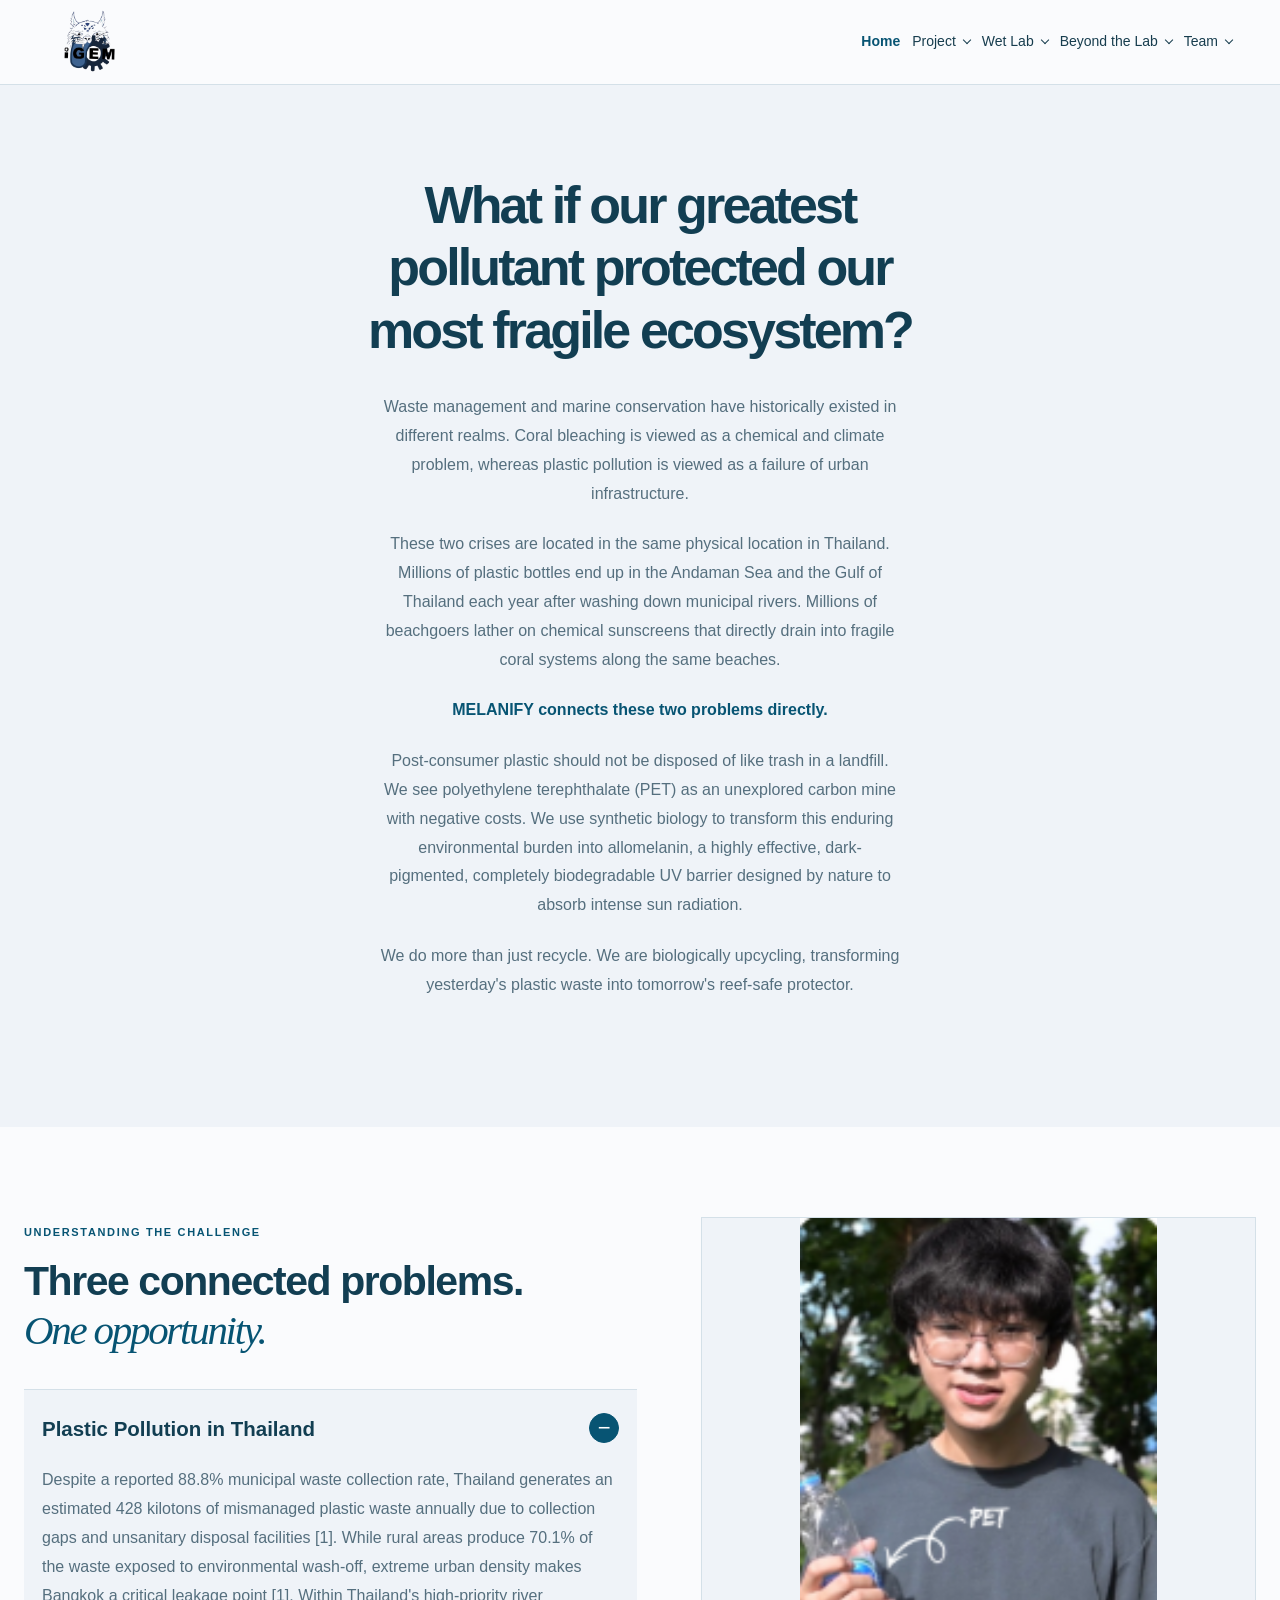
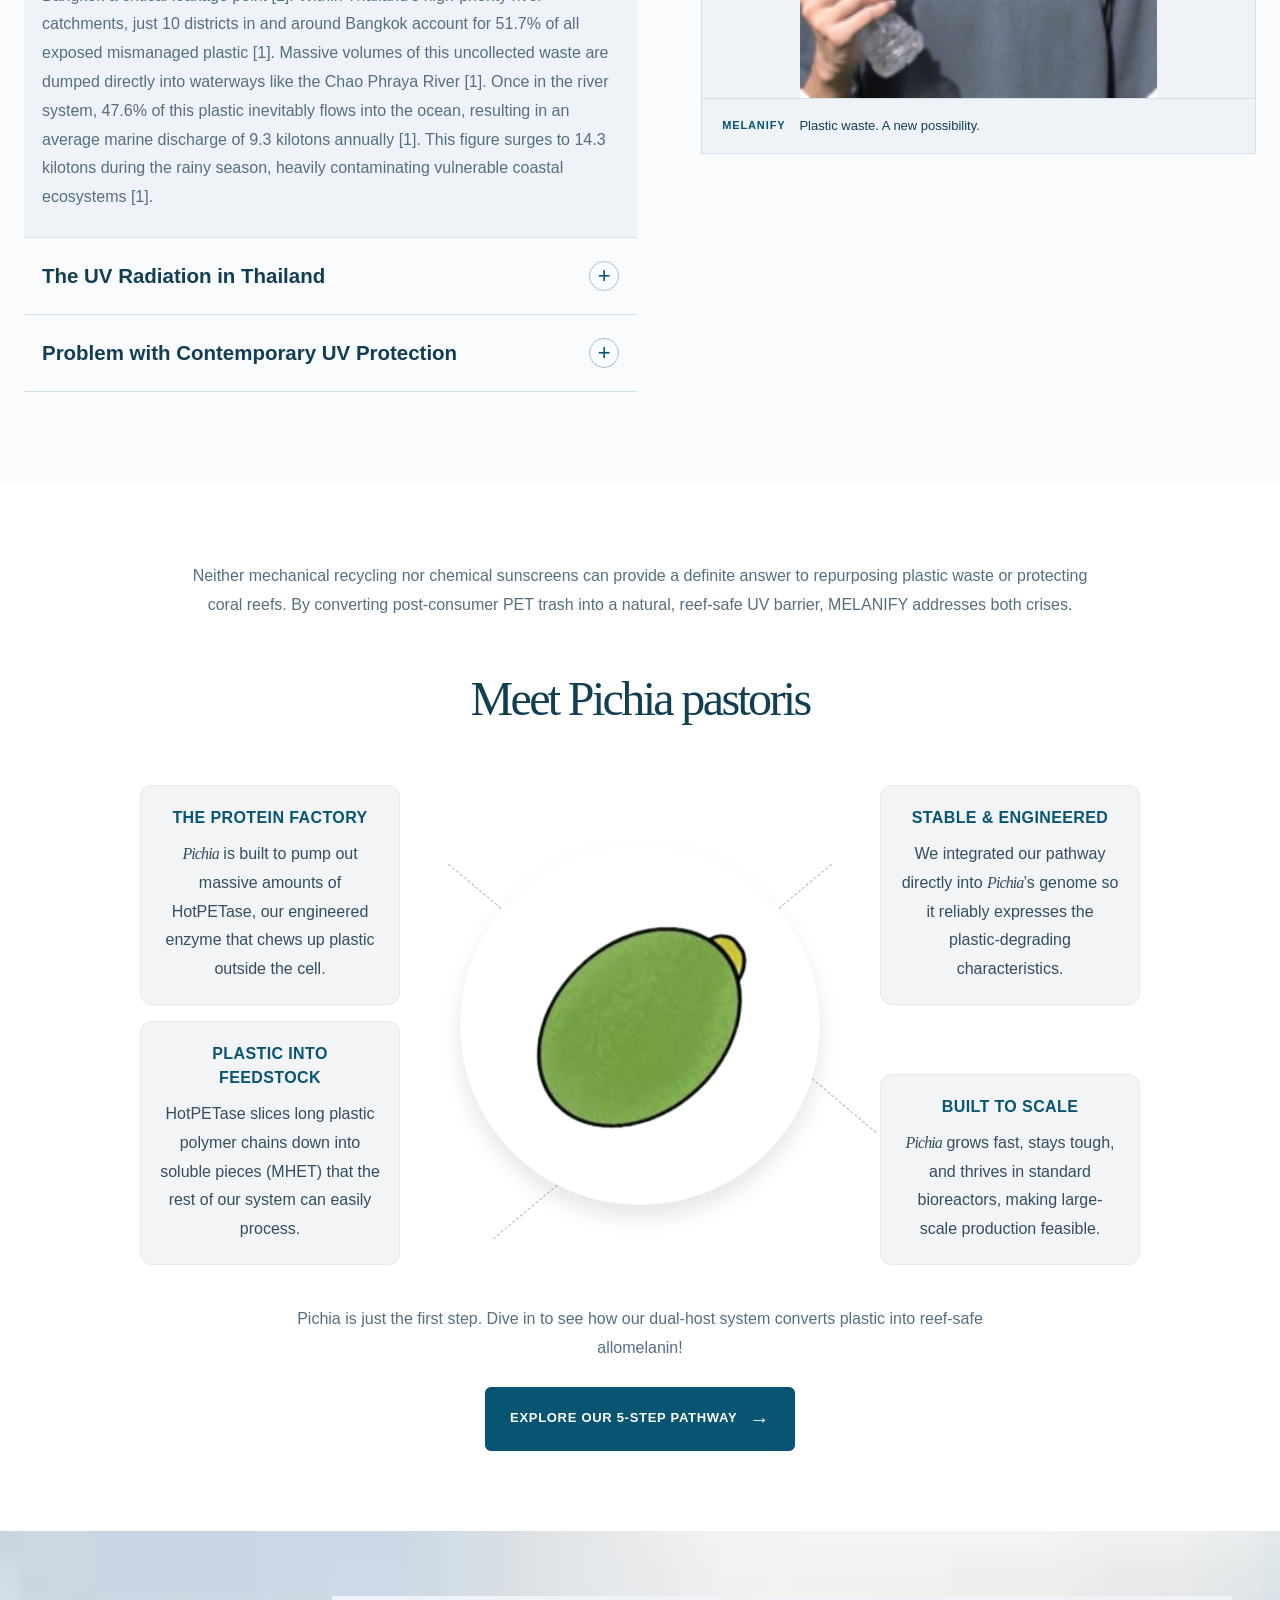
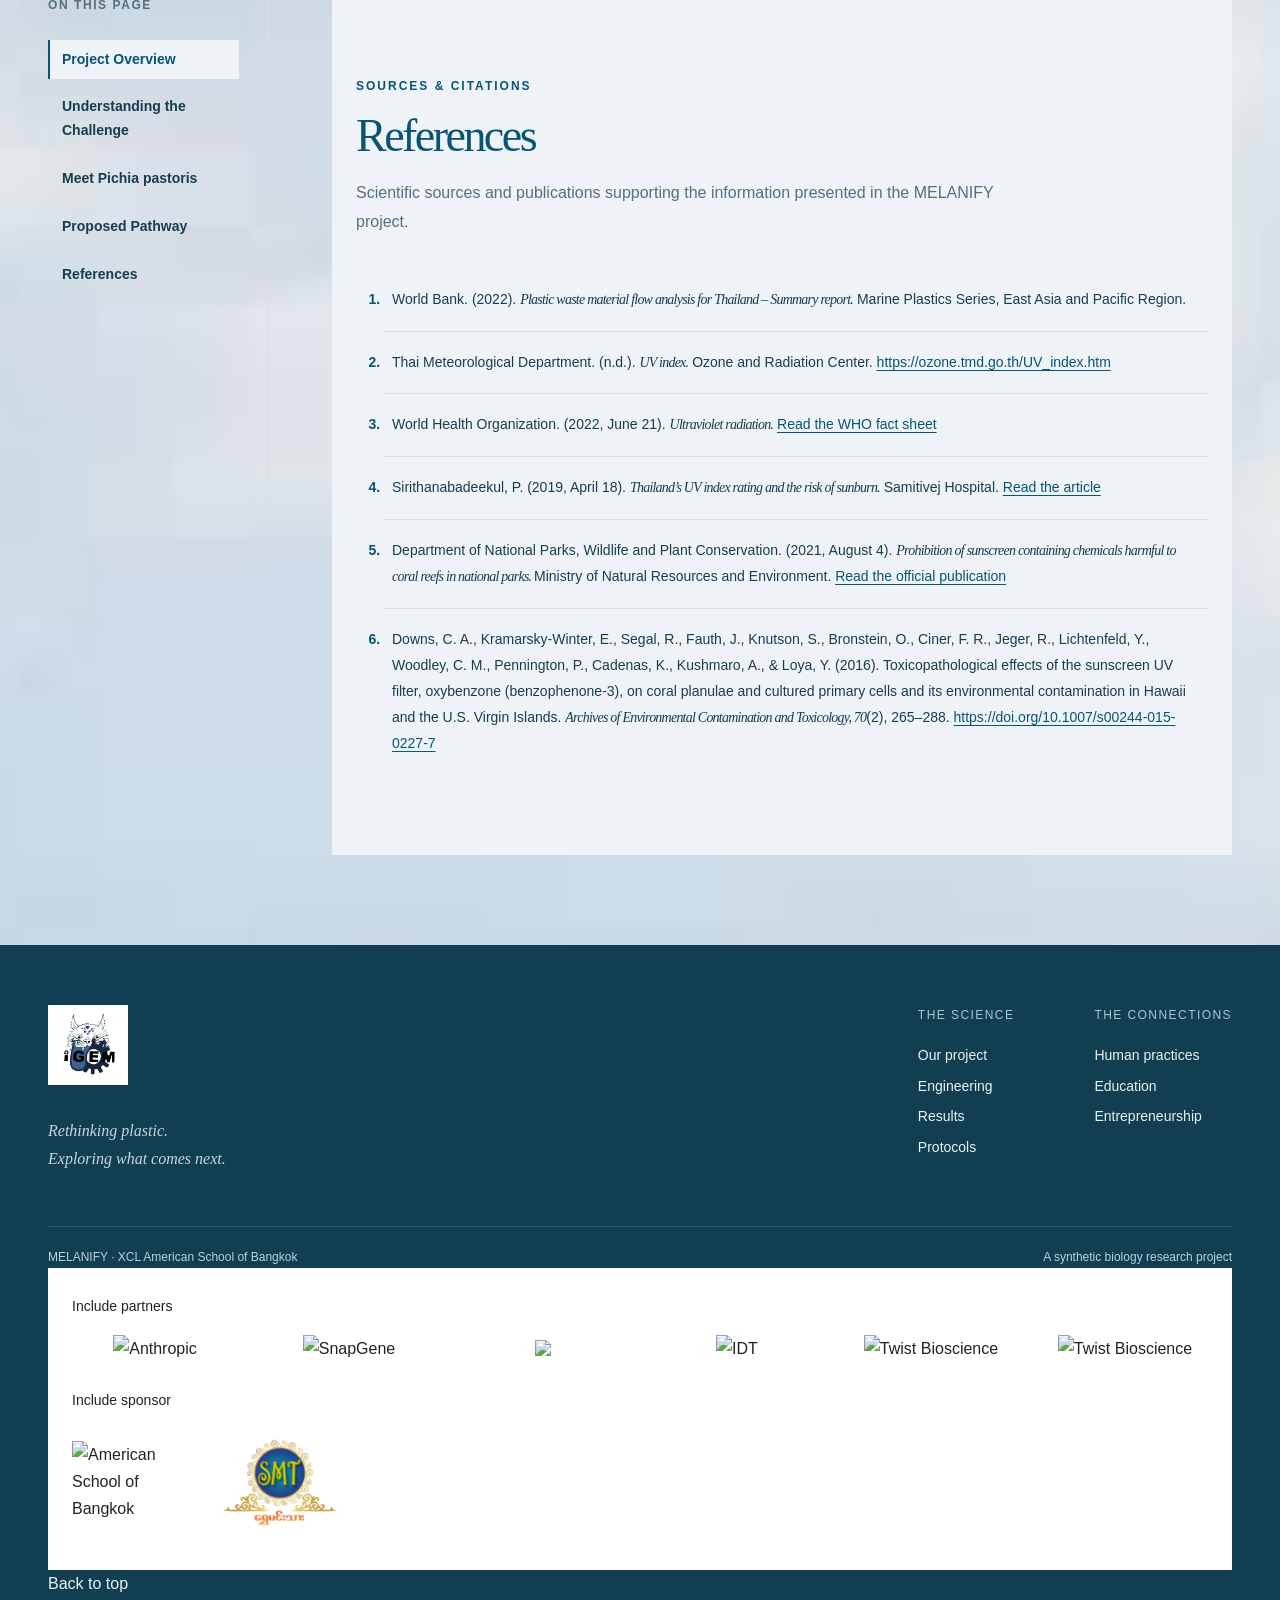
==== commit bf40b711: "Update MELANIFY website" ====
--- a/description.html
+++ b/description.html
@@ -11,6 +11,7 @@
     <link rel="stylesheet" href="css/project.css">
     <link rel="stylesheet" href="css/responsive.css">
     <link rel="stylesheet" href="home.css">
+    <link rel="stylesheet" href="css/common-typography.css">
     <script src="script.js" defer=""></script>
 
     <style>
--- a/css/responsive.css
+++ b/css/responsive.css
@@ -342,3 +342,132 @@
     line-height: 1.8;
   }
 }
+
+
+/* end of project page */
+
+
+
+/* Tablet */
+@media (max-width: 768px) {
+  .stages-timeline {
+    max-width: 560px;
+    gap: 12px;
+    margin-top: 55px;
+  }
+
+  .stage-content {
+    min-height: 165px;
+    padding: 14px 8px;
+    border-radius: 14px;
+  }
+
+  .stage-content h3 {
+    font-size: 10px;
+  }
+
+  .stage-content li {
+    font-size: 7px;
+  }
+
+  .stage-number {
+    font-size: 22px;
+  }
+}
+
+/* Mobile */
+@media (max-width: 520px) {
+  .stages-timeline {
+    max-width: 390px;
+    grid-template-columns: repeat(2, minmax(0, 1fr));
+    column-gap: 18px;
+    row-gap: 42px;
+    margin: 45px auto 40px;
+    padding: 12px 8px;
+  }
+
+  .stage-card {
+    padding-top: 25px;
+  }
+
+  .stage-content {
+    min-height: 175px;
+    padding: 16px 11px;
+    border-radius: 15px;
+  }
+
+  .stage-1 .stage-content,
+  .stage-3 .stage-content {
+    margin-top: 0;
+  }
+
+  .stage-2 .stage-content,
+  .stage-4 .stage-content {
+    margin-top: 0;
+  }
+
+  .stage-number,
+  .stage-2 .stage-number,
+  .stage-4 .stage-number {
+    top: 0;
+    bottom: auto;
+    transform: none;
+    font-size: 23px;
+  }
+
+  .stage-content h3 {
+    font-size: 12px;
+    line-height: 1.1;
+  }
+
+  .stage-content li {
+    font-size: 9px;
+    line-height: 1.4;
+    margin-bottom: 4px;
+  }
+}
+
+/* Small phones */
+@media (max-width: 350px) {
+  .stages-timeline {
+    column-gap: 10px;
+    padding-inline: 2px;
+  }
+
+  .stage-content {
+    padding: 13px 8px;
+    min-height: 180px;
+  }
+
+  .stage-content h3 {
+    font-size: 10px;
+  }
+
+  .stage-content li {
+    font-size: 8px;
+  }
+}
+
+
+@media (max-width: 768px) {
+  .reflection-section {
+    padding: 55px 20px;
+  }
+
+  .reflection-intro {
+    margin-bottom: 35px;
+  }
+
+  .reflection-content {
+    grid-template-columns: 1fr;
+    gap: 35px;
+  }
+
+  .reflection-image img {
+    max-width: 420px;
+  }
+
+  .idea-framework h2 {
+    font-size: 28px;
+  }
+}
--- a/css/common-typography.css
+++ b/css/common-typography.css
@@ -0,0 +1,47 @@
+
+/* Common text sizes for all pages */
+
+h1 {
+  font-size: 42px;
+  line-height: 1.2;
+}
+
+h2 {
+  font-size: 34px;
+  line-height: 1.3;
+}
+
+h3 {
+  font-size: 26px;
+  line-height: 1.4;
+}
+
+h4 {
+  font-size: 21px;
+  line-height: 1.4;
+}
+
+p,
+li {
+  font-size: 23px;
+  line-height: 1.8;
+}
+
+p {
+  font-size: 16px !important;
+  line-height: 1.8 !important;
+}
+
+
+@media (max-width: 768px) {
+  h1 { font-size: 32px; }
+  h2 { font-size: 28px; }
+  h3 { font-size: 23px; }
+  h4 { font-size: 19px; }
+
+  p,
+  li {
+    font-size: 16px;
+    line-height: 1.7;
+  }
+}
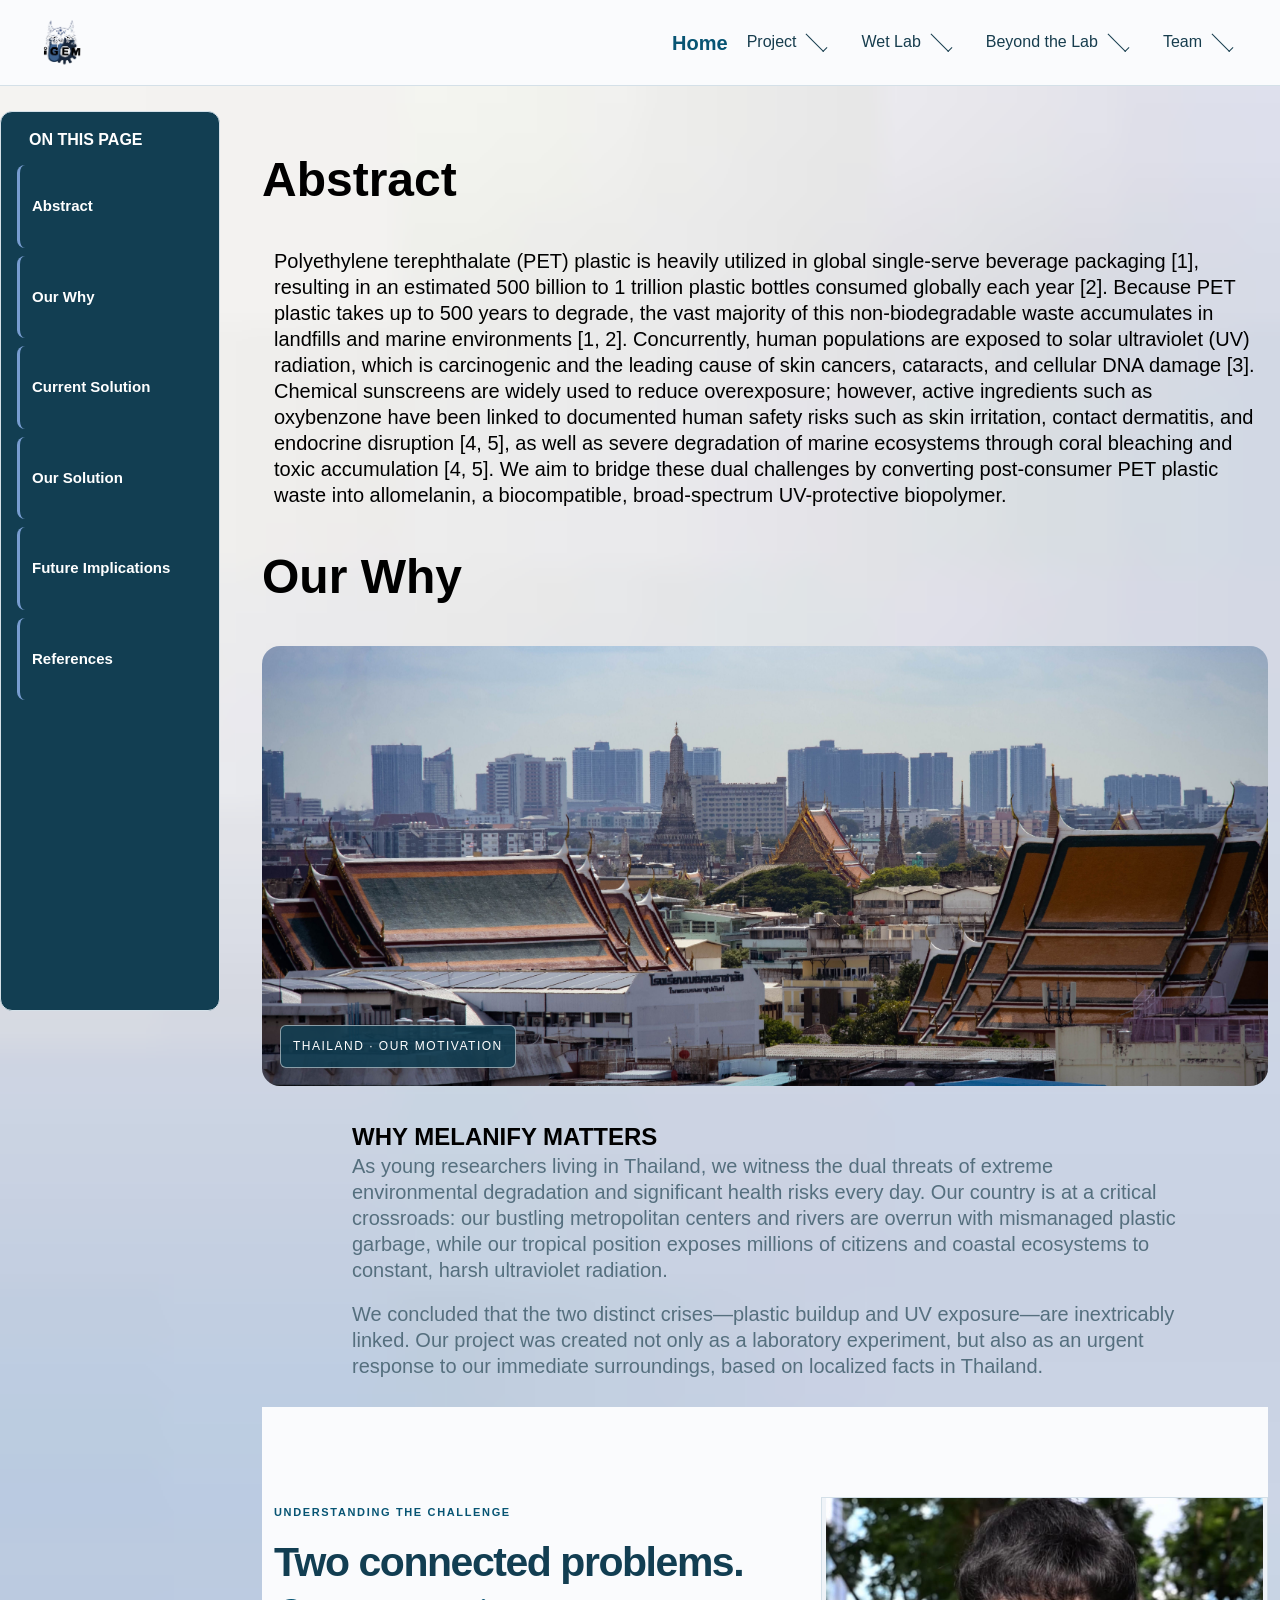
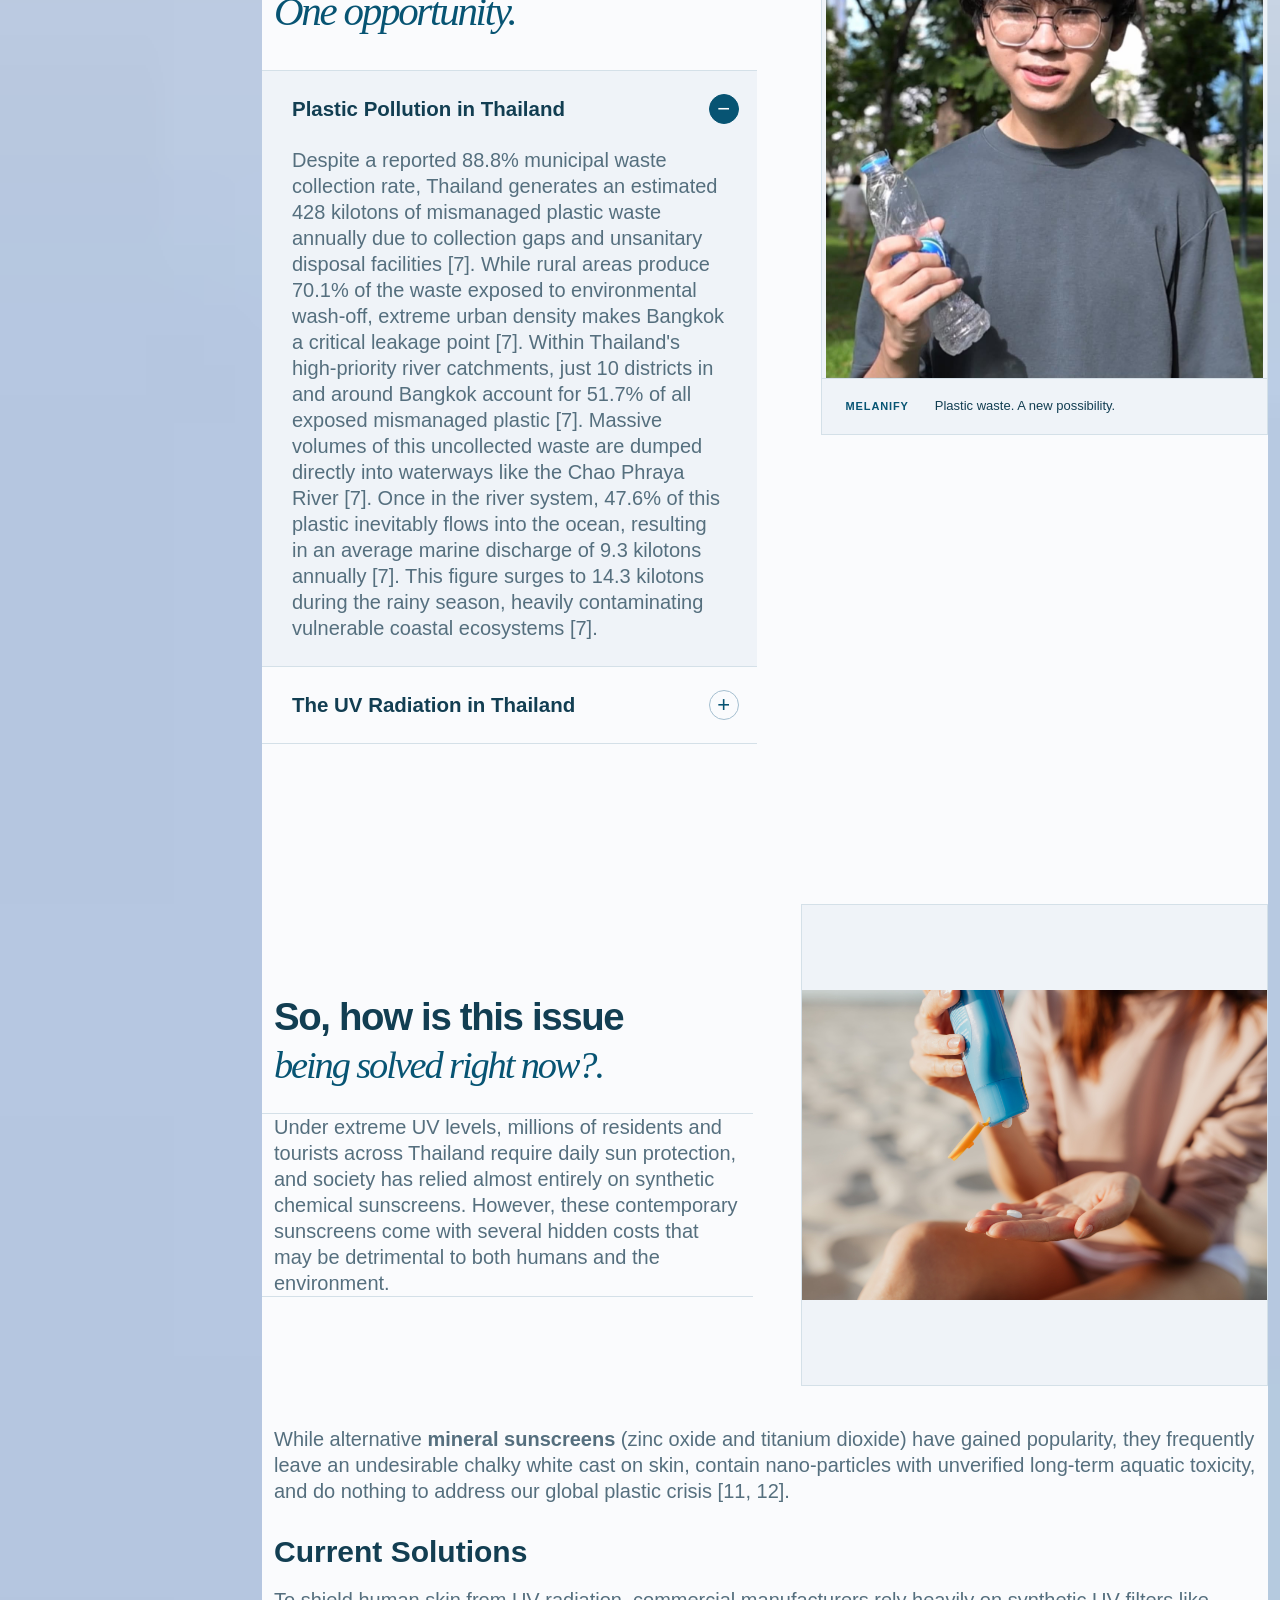
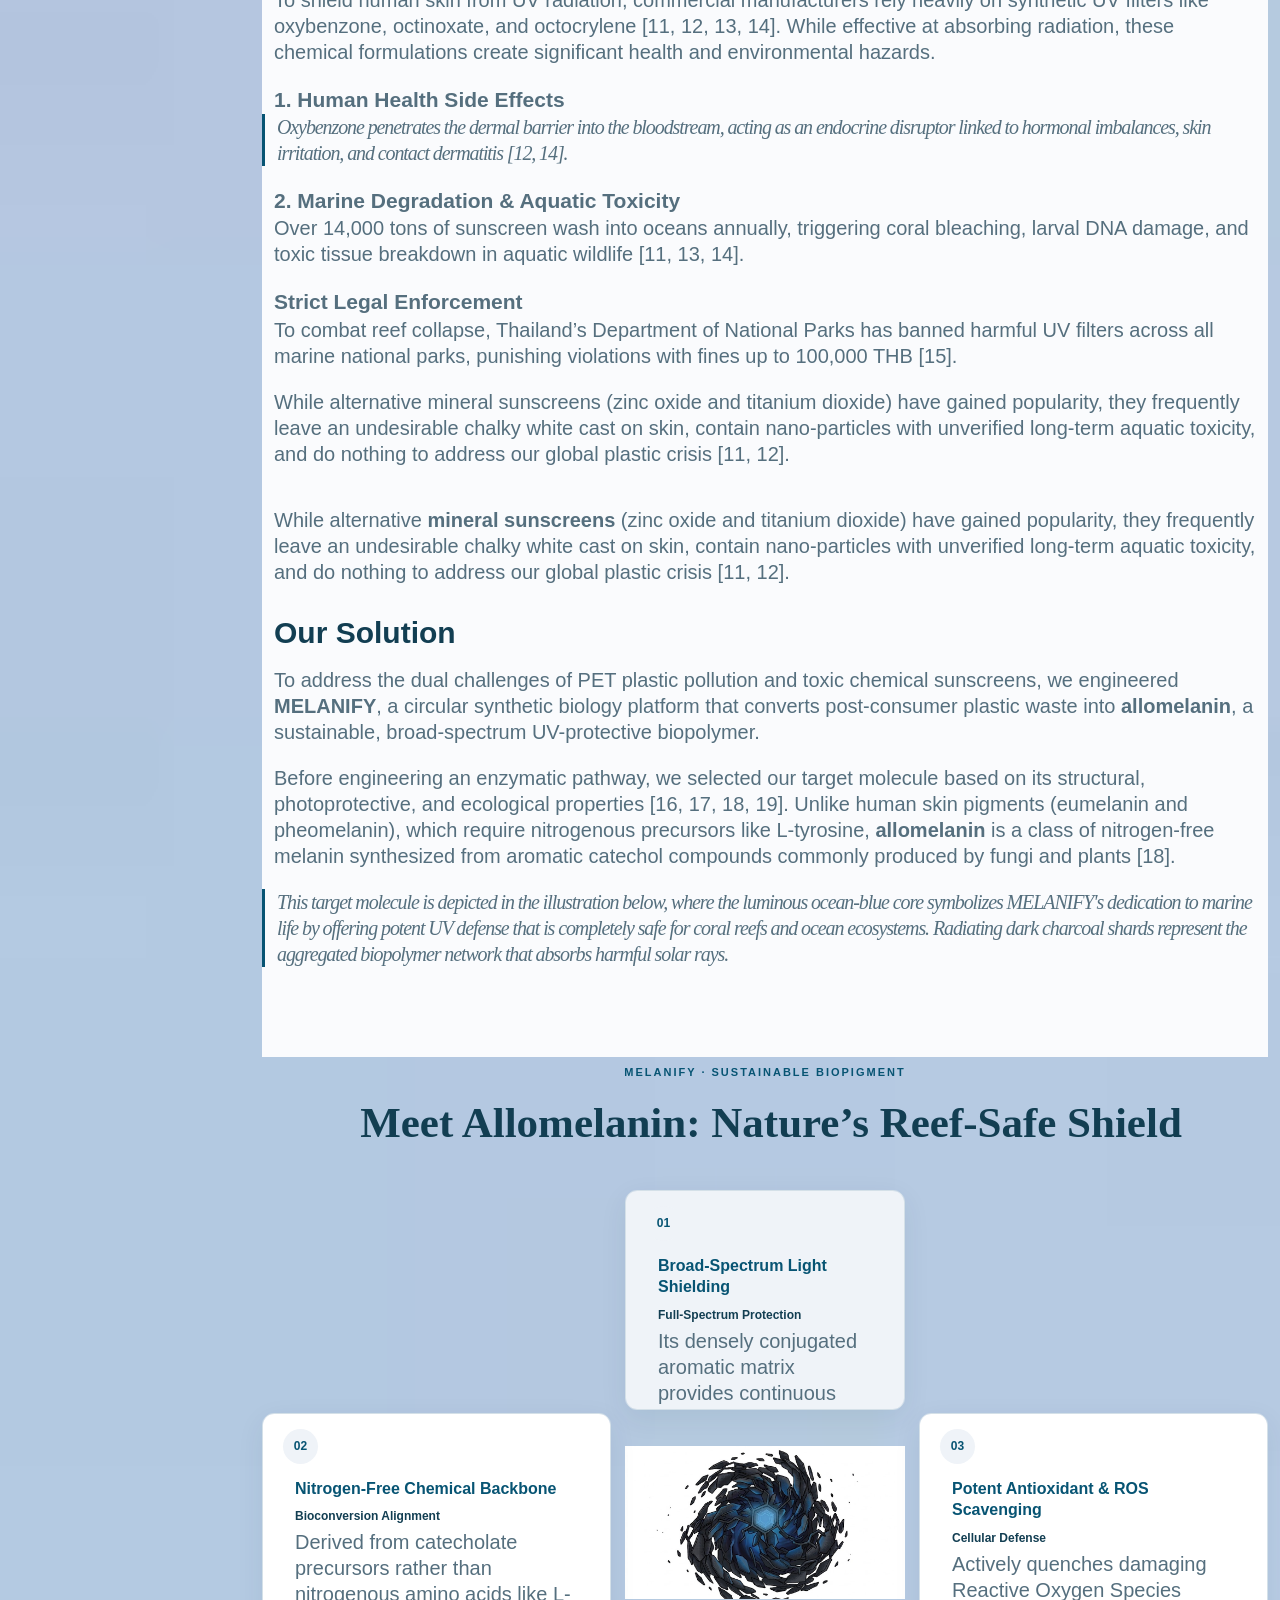
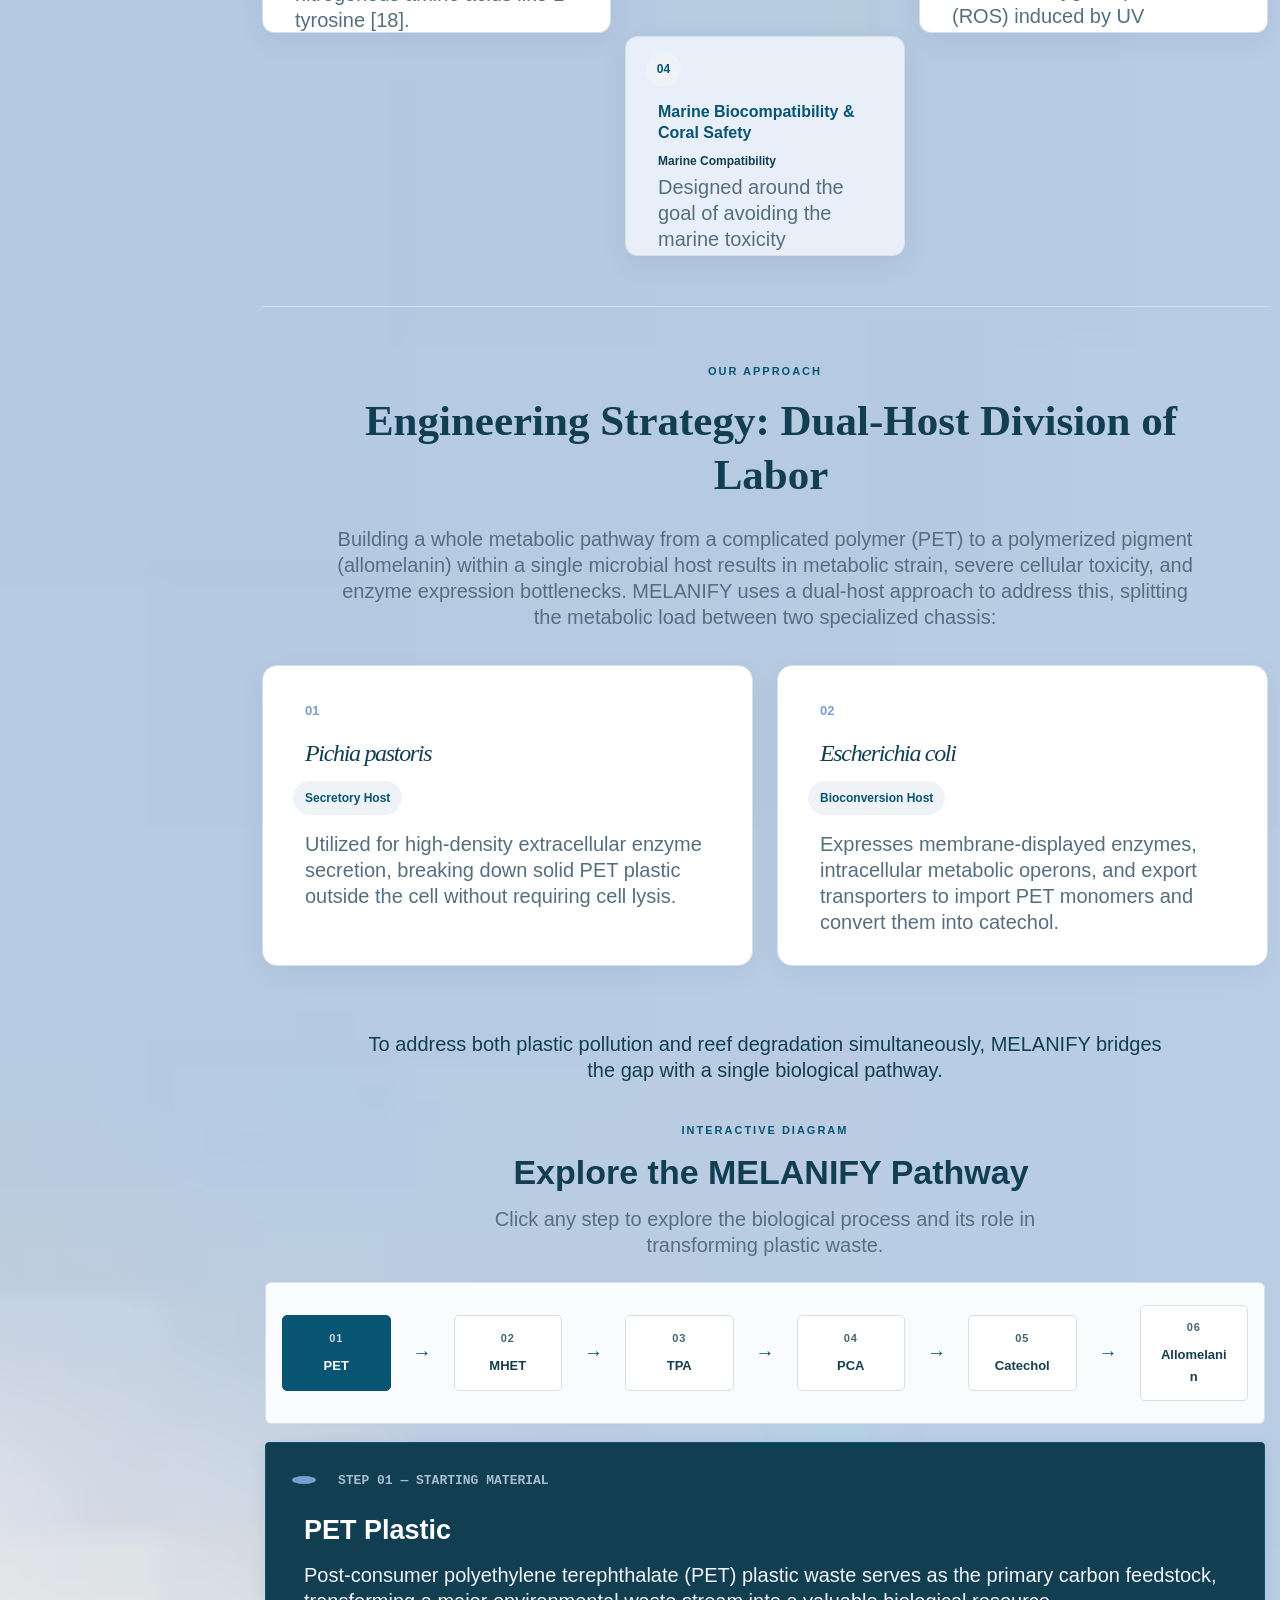
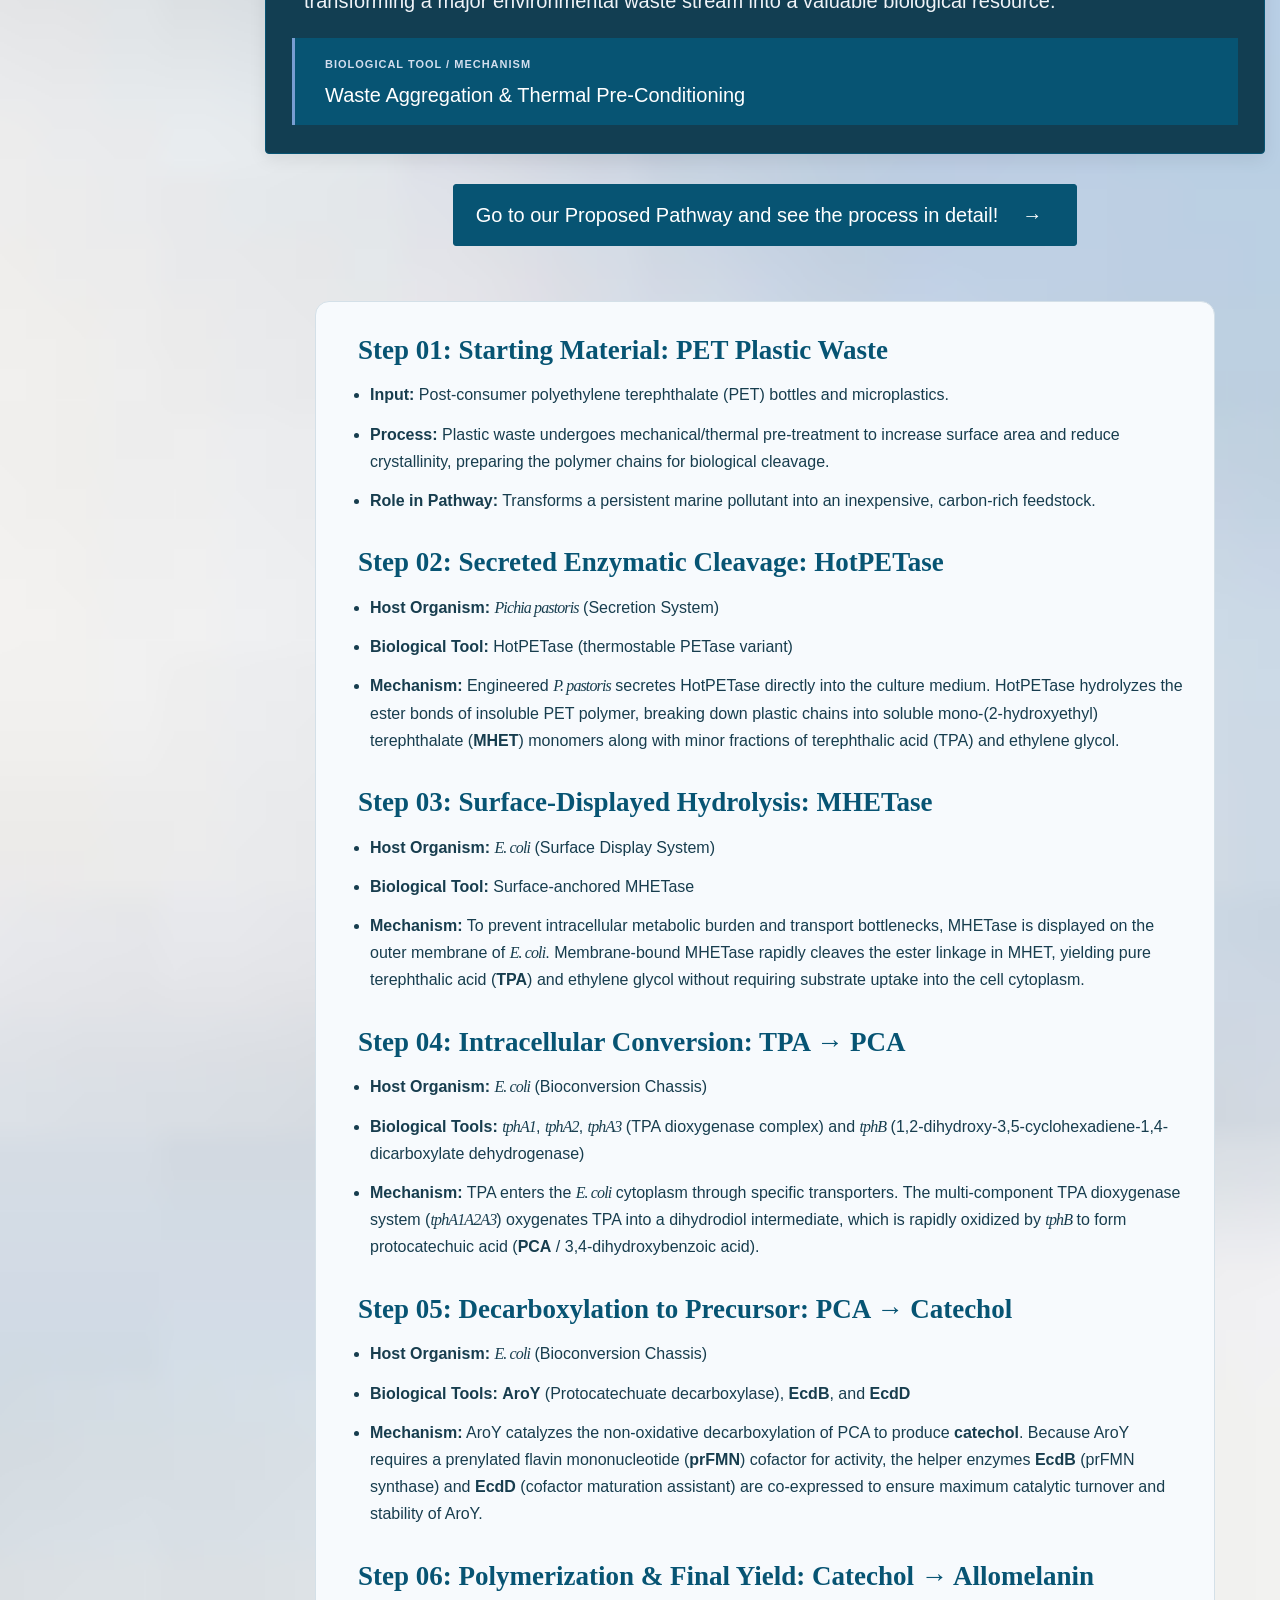
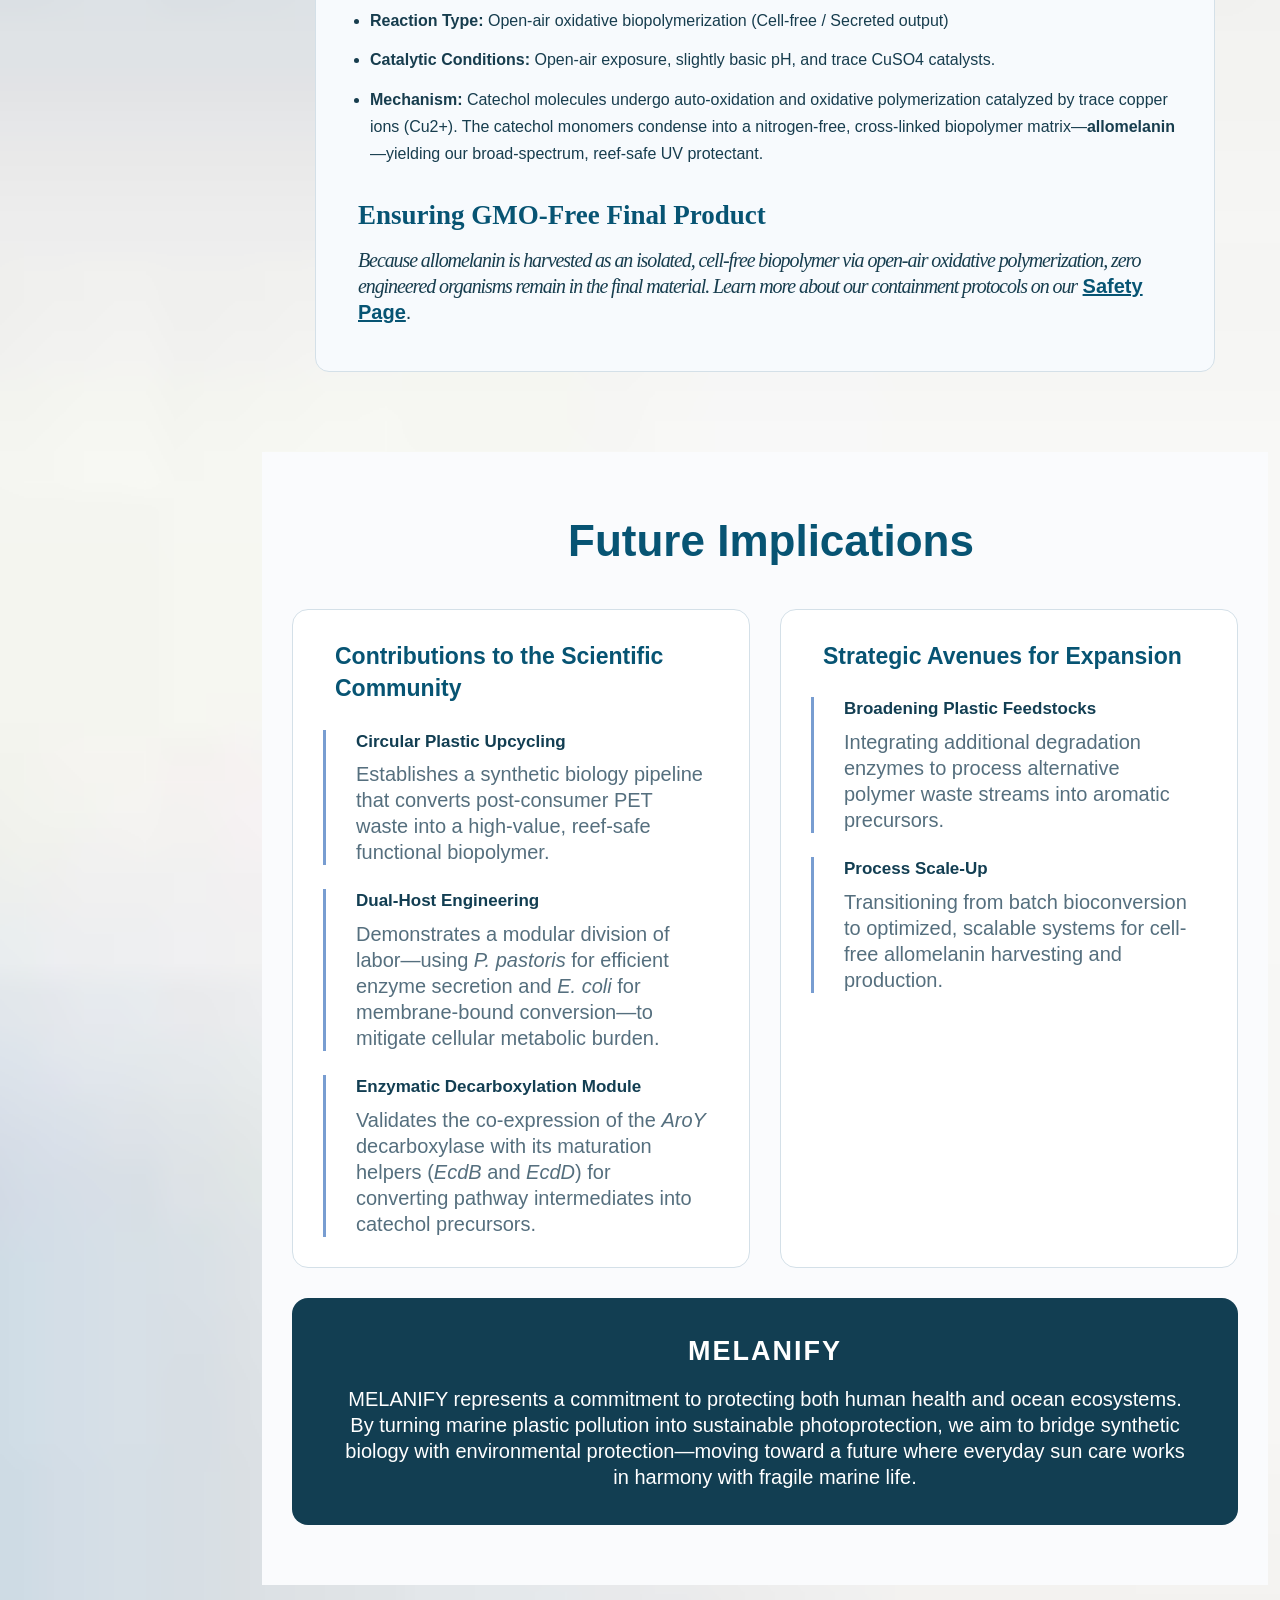
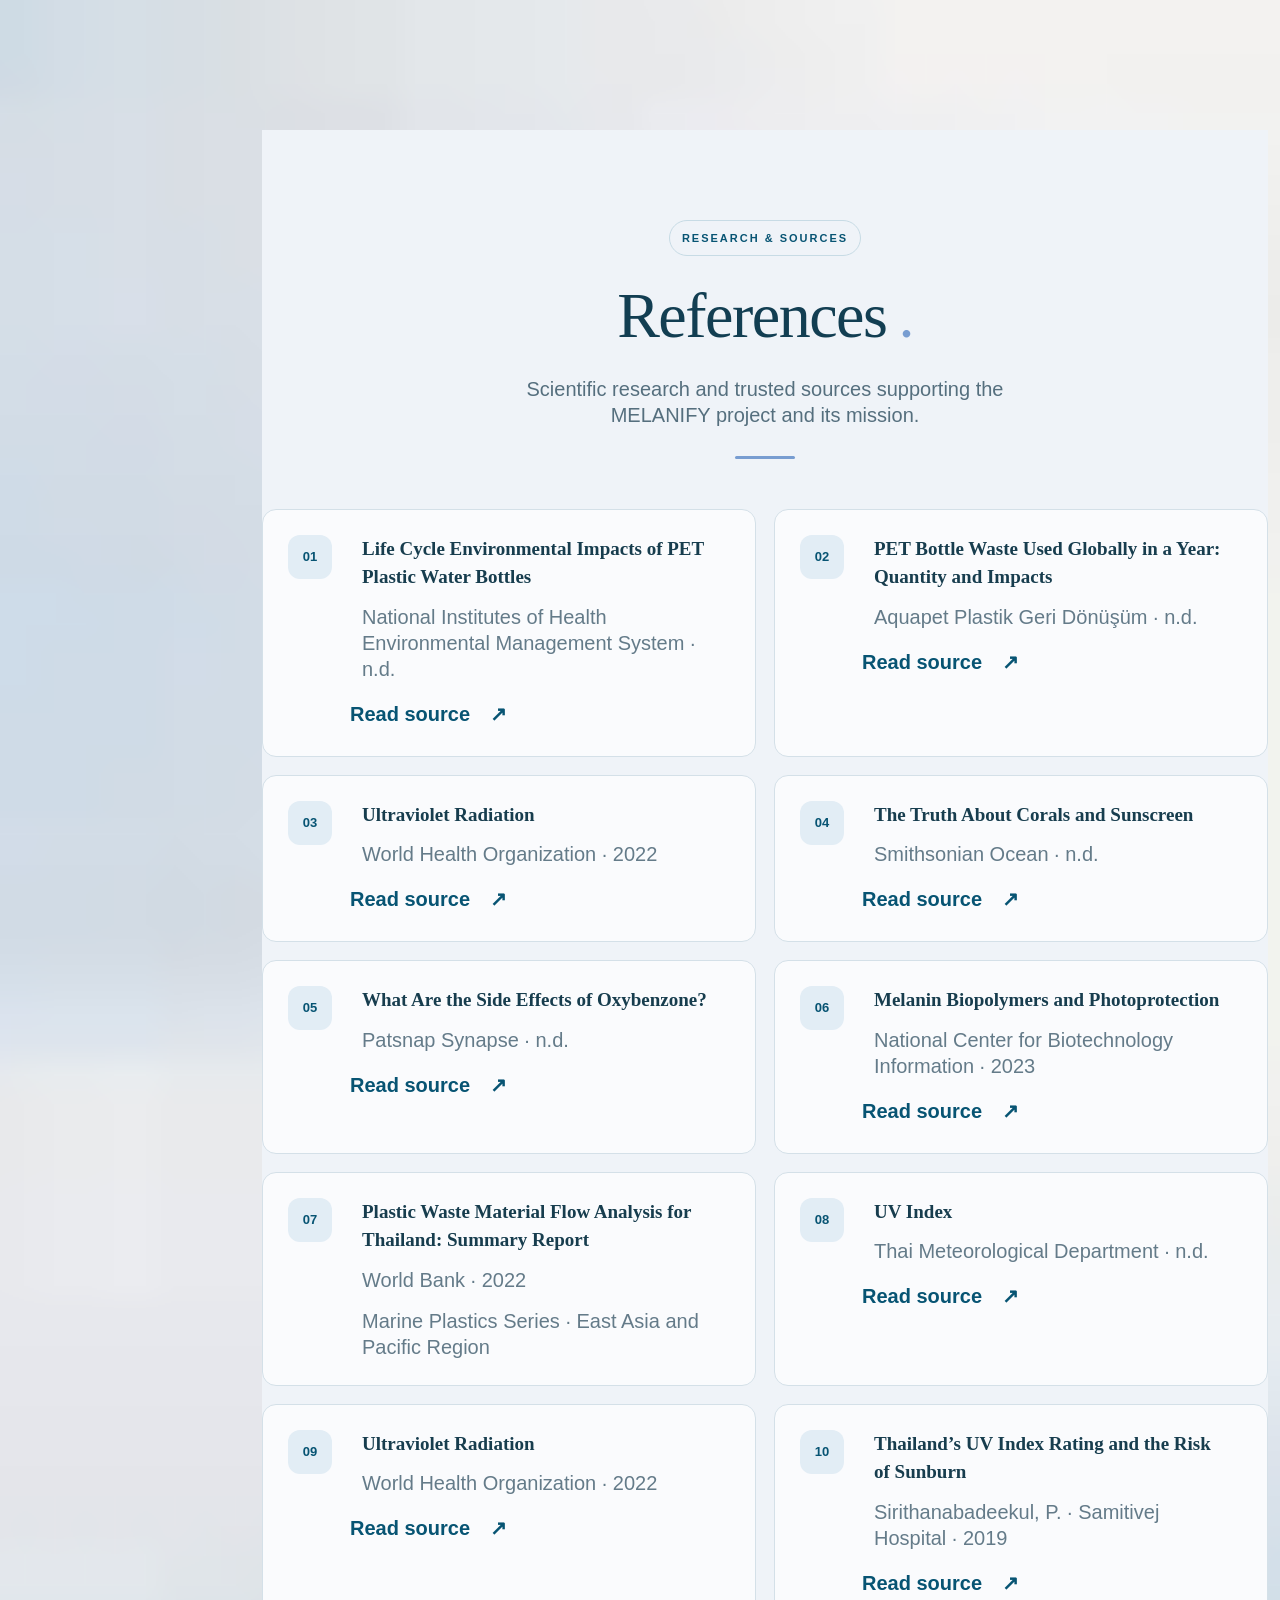
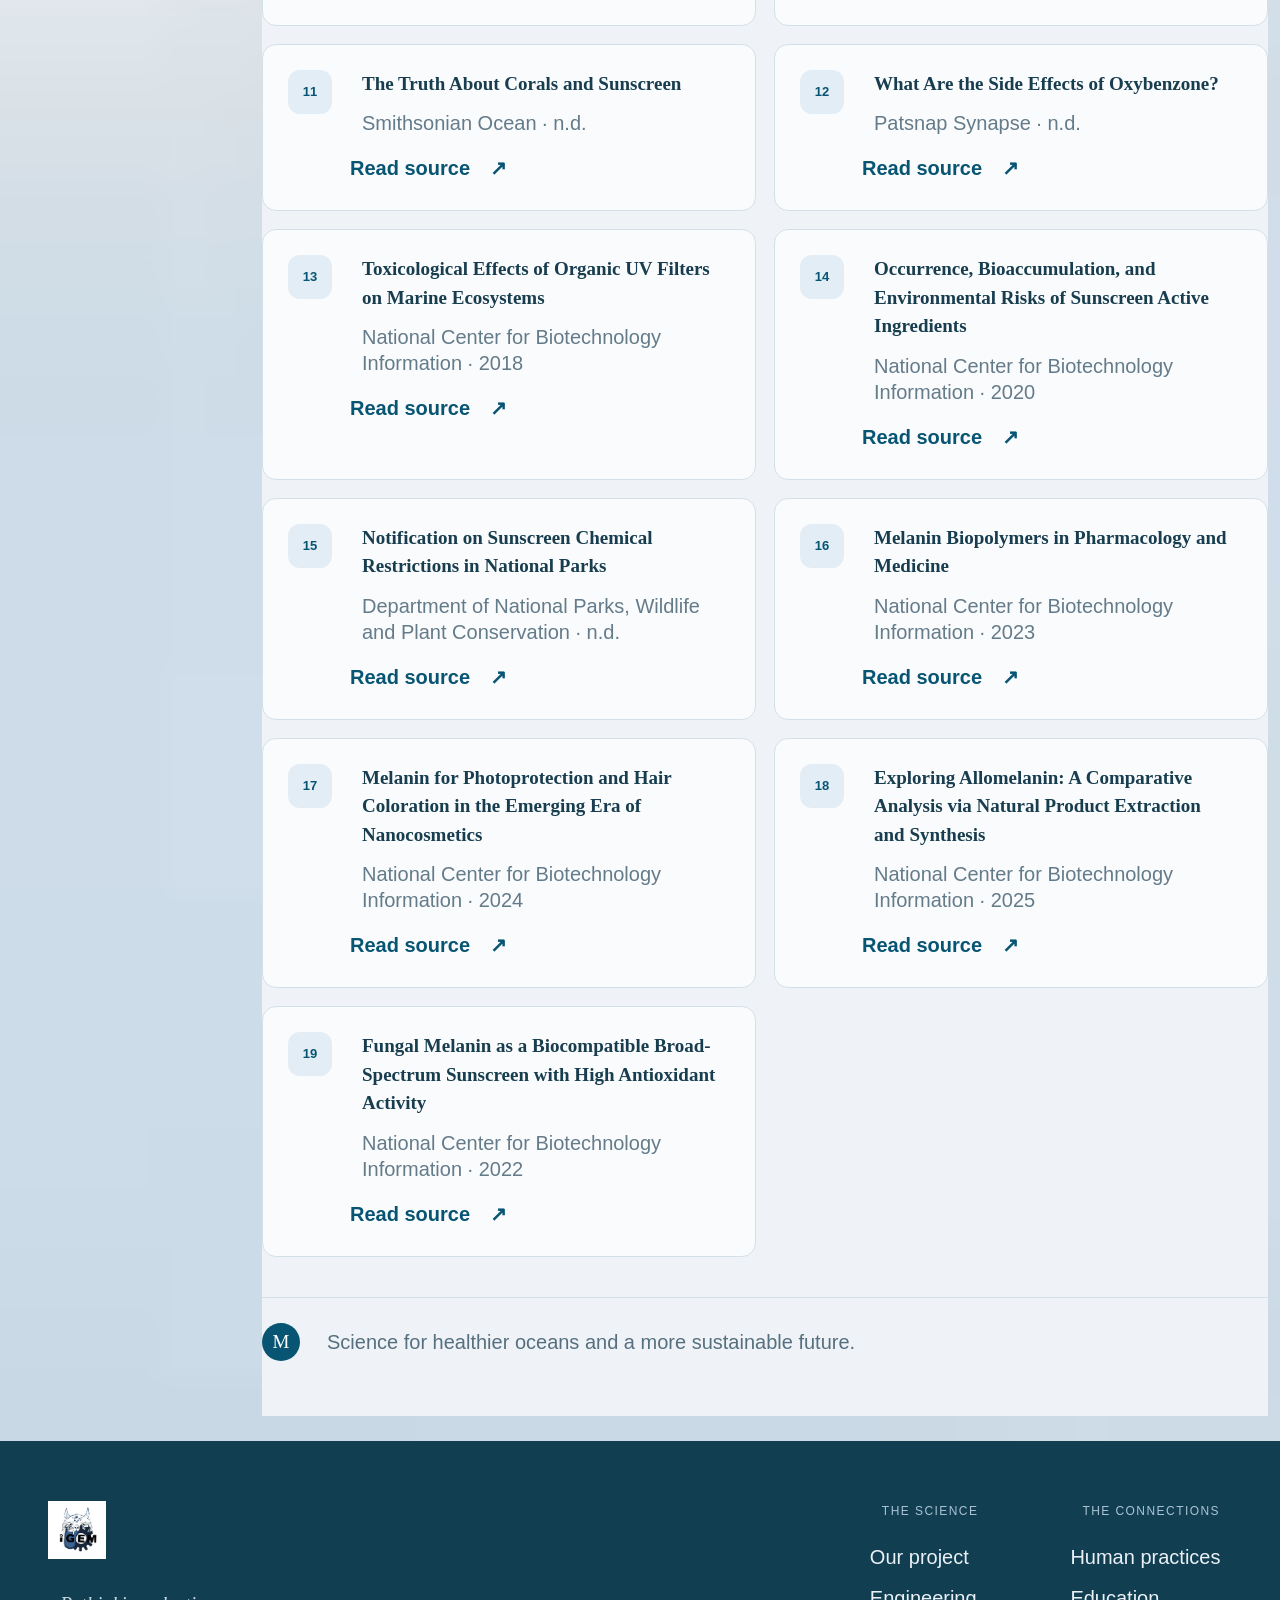
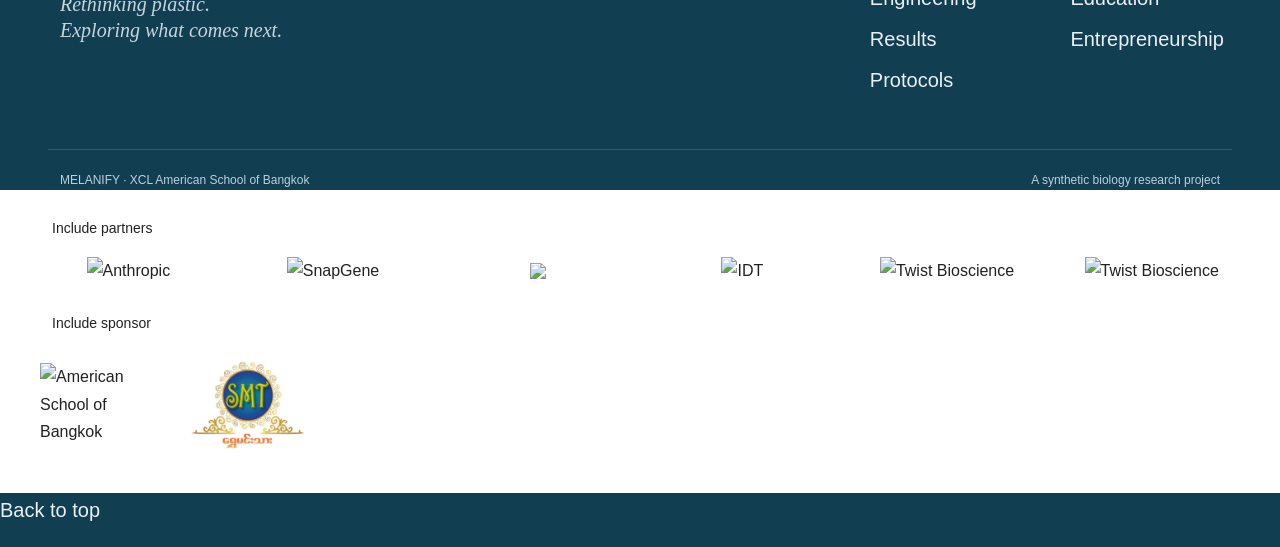
==== commit 60c7698f: "Update MELANIFY website" ====
--- a/description.html
+++ b/description.html
@@ -1,356 +1,1229 @@
 <!DOCTYPE html>
 <html lang="en">
-  <head>
+
+<head>
     <meta charset="utf-8">
     <meta name="viewport" content="width=device-width, initial-scale=1">
     <meta name="theme-color" content="#075473">
-    <meta name="description" content="MELANIFY explores a biological pathway from PET plastic waste to allomelanin. Discover our engineering, research and community work.">
-    <title>Project description | MELANIFY</title>
+    <meta name="description"
+        content="MELANIFY explores a biological pathway from PET plastic waste to allomelanin. Discover our engineering, research and community work.">
+    <title>Integrated human practices | MELANIFY</title>
     <link rel="icon" type="image/svg+xml" href="assets/favicon.svg">
-    <link rel="stylesheet" href="styles.css">
-    <link rel="stylesheet" href="css/project.css">
-    <link rel="stylesheet" href="css/responsive.css">
-    <link rel="stylesheet" href="home.css">
-    <link rel="stylesheet" href="css/common-typography.css">
+    <!-- <link rel="stylesheet" href="styles.css"> -->
     <script src="script.js" defer=""></script>
+    <!-- <link rel="stylesheet" href="/css/project.css"> -->
+    <!-- <link rel="stylesheet" href="/css/human-pratices1.css"> -->
+    <!-- <link rel="stylesheet" href="/css/human-pratices.css"> -->
+    <link rel="stylesheet" href="/home.css">
+    <link rel="stylesheet" href="/css/common-typography.css">
+    <link rel="stylesheet" href="css/sec.css">
+    <link rel="stylesheet" href="css/hird.css">
+
+
 
     <style>
-
-   /* GLOBAL BOX SIZING */
-
-
-*,
-*::before,
-*::after {
-  box-sizing: border-box;
-}
-
-
-   /* NAVIGATION INDICATORS */
-
-.nav-indicator {
-  display: inline-flex;
-  align-items: center;
-  justify-content: center;
-  width: 16px;
-  height: 16px;
-  min-width: 16px;
-  flex: 0 0 16px;
-  background-color: #f28c28;
-  border-radius: 2px;
-}
-
-
-   /* BRAND / LOGO */
-
-.brand {
-  display: inline-flex;
-  align-items: center;
-  gap: 8px;
-  min-width: 0;
-  max-width: 100%;
-}
-
-.brand-logo {
-  display: block;
-  width: 80px;
-  height: 80px;
-  max-width: 100%;
-  flex: 0 0 auto;
-  object-fit: contain;
-  margin: 0;
-}
-
-
-   /* MAIN TAB INDICATOR */
-
-
-.nav-main::before {
-  content: "";
-  display: block;
-  width: 6px;
-  height: 6px;
-  background-color: #ffffff;
-  border-radius: 50%;
-}
-
-
-   /* DROPDOWN INDICATOR */
-
-
-.nav-dropdown-icon::before {
-  content: "";
-  display: block;
-  width: 6px;
-  height: 6px;
-  border-right: 1.5px solid #ffffff;
-  border-bottom: 1.5px solid #ffffff;
-  transform: translateY(-2px) rotate(45deg);
-}
-
-
-   /* NAVIGATION LAYOUT */
-
-
-#main-nav {
-  display: flex;
-  align-items: center;
-  flex-wrap: wrap;
-  gap: 8px 12px;
-  max-width: 100%;
-}
-
-#main-nav > a.main-tab,
-#main-nav .nav-group > summary {
-  display: inline-flex;
-  align-items: center;
-  gap: 8px;
-  min-width: 0;
-  max-width: 100%;
-  line-height: 1.5;
-}
-
-/* Main navigation links */
-
-#main-nav > a {
-  overflow-wrap: anywhere;
-}
-
-   /* SECTION HEADING */
-
-
-.story-section .section-heading h2 {
-  width: 100%;
-  max-width: 800px;
-  margin: 0 auto 16px;
-  font-size: clamp(28px, 3.2vw, 42px);
-  line-height: 1.2;
-  text-align: center;
-  white-space: normal;
-  overflow-wrap: break-word;
-  text-wrap: balance;
-}
-
-
-   /* TABLET RESPONSIVE */
-
-
-@media (max-width: 900px) {
-  .brand-logo {
-    width: 36px;
-    height: 36px;
-  }
-
-  #main-nav {
-    gap: 8px 10px;
-  }
-
-  #main-nav > a.main-tab,
-  #main-nav .nav-group > summary {
-    gap: 6px;
-    font-size: 14px;
-  }
-
-  .story-section .section-heading h2 {
-    font-size: clamp(27px, 4vw, 36px);
-  }
-}
-
-
-
-
-@media (max-width: 600px) {
-  .brand {
-    gap: 6px;
-  }
-
-  .brand-logo {
-    width: 32px;
-    height: 32px;
-  }
-
-  #main-nav {
-    /* width: 100%;
-    gap: 8px; */
-    display: none;
-  }
-
-  #main-nav > a.main-tab,
-  #main-nav .nav-group > summary {
-    font-size: 13px;
-    gap: 6px;
-  }
-
-  #main-nav > a::before,
-  #main-nav .nav-group > summary::before {
-    width: 14px;
-    height: 14px;
-    min-width: 14px;
-    flex-basis: 14px;
-  }
-
-  #main-nav .nav-group > summary::before {
-    background-size: 11px;
-  }
-
-  .story-section .section-heading h2 {
-    width: 100%;
-    font-size: clamp(26px, 6.5vw, 34px);
-    line-height: 1.25;
-    text-align: left;
-    white-space: normal;
-    text-wrap: wrap;
-  }
-}
-
-
-   /* SMALL MOBILE */
-
-
-@media (max-width: 360px) {
-  .brand-logo {
-    width: 28px;
-    height: 28px;
-  }
-
-  #main-nav {
-    gap: 6px;
-  }
-
-  #main-nav > a.main-tab,
-  #main-nav .nav-group > summary {
-    font-size: 12px;
-  
-  }
-
-  .story-section .section-heading h2 {
-    font-size: 26px;
-  }
-}
-
-
-   /* REDUCED MOTION ACCESSIBILITY */
-
-
-@media (prefers-reduced-motion: reduce) {
-  *,
-  *::before,
-  *::after {
-    scroll-behavior: auto !important;
-    animation-duration: 0.01ms !important;
-    animation-iteration-count: 1 !important;
-    transition-duration: 0.01ms !important;
-  }
-}
-</style>
-
-
-  </head>
-  <body data-page="description">
+        /* GLOBAL BOX SIZING */
+
+
+        *,
+        *::before,
+        *::after {
+            box-sizing: border-box;
+        }
+
+
+
+        /* sidebar */
+
+        .article-sidebar {
+            position: sticky;
+            top: 100px;
+            align-self: start;
+            height: fit-content;
+        }
+
+        .toc-sticky {
+            position: sticky;
+            top: 100px;
+        }
+
+        .article-layout {
+            align-items: start;
+        }
+
+
+        /* SECTION HEADING */
+
+
+        .story-section .section-heading h2 {
+            width: 100%;
+            max-width: 800px;
+            margin: 0 auto 16px;
+            font-size: clamp(28px, 3.2vw, 42px);
+            line-height: 1.2;
+            text-align: center;
+            white-space: normal;
+            overflow-wrap: break-word;
+            text-wrap: balance;
+        }
+
+
+        /* stage content */
+        .stage-content {
+            min-height: 280px !important;
+            padding: 20px 14px 22px !important;
+            border-radius: 18px !important;
+        }
+
+        .stage-content h3 {
+            font-size: 18px !important;
+            line-height: 1.15 !important;
+            margin-bottom: 14px !important;
+            letter-spacing: -0.4px !important;
+        }
+
+
+        /* Bigger List Text */
+        .stage-content li {
+            font-size: 14px;
+            line-height: 1.8;
+            margin-bottom: 4px;
+        }
+
+        /* Bigger Stage Numbers */
+        .stage-number {
+            font-size: 29px;
+        }
+
+
+        /* ===== FIX STAGE CARDS RESPONSIVENESS ===== */
+
+        /* Tablet and Desktop */
+        .stages-timeline {
+            width: 100%;
+            grid-template-columns: repeat(4, minmax(0, 1fr));
+            gap: 14px;
+            box-sizing: border-box;
+        }
+
+        .stage-card {
+            min-width: 0;
+        }
+
+        .stage-content {
+            box-sizing: border-box;
+            width: 100%;
+            min-height: 210px;
+            padding: 18px 12px;
+        }
+
+        .stage-content h3 {
+            font-size: 14px;
+            line-height: 1.15;
+            overflow-wrap: break-word;
+        }
+
+        .stage-content ul {
+            padding-left: 12px;
+        }
+
+        .stage-content li {
+            font-size: 10px;
+            line-height: 1.5;
+            overflow-wrap: anywhere;
+        }
+
+        /* =====================================
+   TABLET
+===================================== */
+
+        @media (max-width: 900px) {
+            .reflection-container {
+                padding-right: 25px;
+                padding-left: 25px;
+            }
+
+            .reflection-content {
+                gap: 22px;
+            }
+        }
+
+        /* =====================================
+   MOBILE
+===================================== */
+
+        @media (max-width: 600px) {
+            .reflection-section {
+                padding: 30px 0 40px;
+            }
+
+            .reflection-container {
+                padding-right: 18px;
+                padding-left: 18px;
+            }
+
+            .reflection-content {
+                grid-template-columns: minmax(0, 1fr);
+                gap: 28px;
+            }
+
+            .reflection-image,
+            .idea-framework {
+                width: 100%;
+            }
+
+            .reflection-intro {
+                margin-bottom: 25px;
+            }
+        }
+
+
+
+
+
+
+        /* Mobile: Two columns */
+        @media (max-width: 520px) {
+            .stages-timeline {
+                width: 100%;
+                max-width: 440px;
+                grid-template-columns: repeat(2, minmax(0, 1fr));
+                gap: 38px 14px;
+                margin: 40px auto;
+                padding: 12px 8px;
+            }
+
+            .stage-card {
+                width: 100%;
+                padding-top: 27px;
+            }
+
+            .stage-1 .stage-content,
+            .stage-2 .stage-content,
+            .stage-3 .stage-content,
+            .stage-4 .stage-content {
+                margin-top: 0;
+            }
+
+            .stage-number,
+            .stage-2 .stage-number,
+            .stage-4 .stage-number {
+                top: 0;
+                bottom: auto;
+                transform: none;
+                font-size: 25px;
+            }
+
+            .stage-content {
+                width: 100%;
+                min-height: 205px;
+                height: auto;
+                padding: 16px 10px;
+                border-radius: 15px;
+            }
+
+            .stage-content h3 {
+                font-size: 12px;
+                line-height: 1.2;
+                margin-bottom: 12px;
+            }
+
+            .stage-content li {
+                font-size: 9px;
+                line-height: 1.45;
+                margin-bottom: 4px;
+            }
+        }
+
+        /* Very small phones: One column */
+        @media (max-width: 360px) {
+            .stages-timeline {
+                max-width: 300px;
+                grid-template-columns: minmax(0, 1fr);
+                gap: 30px;
+                padding-inline: 10px;
+            }
+
+            .stage-content {
+                min-height: auto;
+                padding: 20px 16px;
+            }
+
+            .stage-content h3 {
+                font-size: 15px;
+            }
+
+            .stage-content li {
+                font-size: 11px;
+                line-height: 1.6;
+            }
+        }
+
+
+        /* TABLET RESPONSIVE */
+
+
+        @media (max-width: 900px) {
+
+            .story-section .section-heading h2 {
+                font-size: clamp(27px, 4vw, 36px);
+            }
+        }
+
+        @media (prefers-reduced-motion: reduce) {
+
+            *,
+            *::before,
+            *::after {
+                scroll-behavior: auto !important;
+                animation-duration: 0.01ms !important;
+                animation-iteration-count: 1 !important;
+                transition-duration: 0.01ms !important;
+            }
+        }
+    </style>
+
+    <style>
+        /* STAGES PAGE LAYOUT */
+        #main .article-layout {
+            display: grid;
+            grid-template-columns: 220px minmax(0, 1fr);
+            align-items: start;
+            gap: 30px;
+            width: 100%;
+            max-width: 1280px;
+            margin: 0 auto;
+            padding: 25px 20px;
+        }
+
+        /* LEFT SIDEBAR */
+        #main .article-sidebar {
+            min-width: 0;
+            align-self: stretch;
+        }
+
+        #main .toc-sticky {
+            position: sticky;
+            top: 105px;
+            padding: 18px 12px;
+            background: var(--ice);
+            border: 1px solid var(--line);
+            border-radius: 12px;
+        }
+
+        #main .toc {
+            display: flex;
+            flex-direction: column;
+            gap: 8px;
+        }
+
+        #main .toc a {
+            display: block;
+            padding: 9px 10px;
+            color: var(--ink);
+            font-size: 15px !important;
+            line-height: 1.5;
+            border-radius: 6px;
+        }
+
+        #main .toc a:hover {
+            background: var(--pale);
+            color: var(--ocean);
+        }
+
+        /* RIGHT SIDE SECTIONS */
+        #main .chapter-hero,
+        #main .reflection-section,
+        #main .article-content {
+            min-width: 0;
+            width: 100%;
+        }
+
+        #main .chapter-hero>.wrap {
+            width: 100%;
+            max-width: none;
+            margin: 0;
+            padding-left: 0;
+            padding-right: 0;
+        }
+
+        /* MOBILE */
+        @media (max-width: 768px) {
+            #main .article-layout {
+                grid-template-columns: minmax(0, 1fr);
+                gap: 20px;
+                padding: 15px;
+            }
+
+            #main .toc-sticky {
+                position: static;
+            }
+
+            #main .toc {
+                flex-direction: row;
+                flex-wrap: wrap;
+            }
+
+            #main .toc a {
+                padding: 7px 9px;
+            }
+        }
+    </style>
+
+</head>
+
+<body data-page="human-practices">
     <a class="skip-link" href="#main">Skip to content</a>
-   
-
-      <header class="site-header">
-
-  <div class="header-inner">
-
-    <!-- Logo Image -->
-    <a class="brand" href="index.html" aria-label="MELANIFY home">
-        <!-- <span>MELANIFY<span class="brand-period">.</span></span> -->
-      <img src="logo-removebg-preview.png" alt="MELANIFY Logo" class="brand-logo">
-    </a>
-
-    
-    <button class="menu-toggle" aria-expanded="false" aria-controls="main-nav">
-      <span></span>
-      <span></span>
-      <span class="sr-only">Toggle navigation</span>
-    </button>
-
-    <nav id="main-nav" aria-label="Main navigation">
-
-      <!-- Home -->
-      <a href="index.html" aria-current="page">Home</a>
-
-      <!-- Project -->
-      <details class="nav-group">
-        <summary>Project<span class="chevron"></span></summary>
-        <div class="nav-dropdown">
-          <a href="description.html">Description: Problem Breakdown</a>
-          <a href="proposed-pathway.html">Proposed Pathway</a>
-        </div>
-      </details>
-
-      <!-- Wet Lab -->
-      <details class="nav-group">
-        <summary>Wet Lab<span class="chevron"></span></summary>
-        <div class="nav-dropdown">
-          <a href="engineering.html">Engineering</a>
-          <a href="results.html">Results</a>
-          <a href="protocols.html">Protocols &amp; Notebook</a>
-          <a href="safety.html">Safety</a>
-        </div>
-      </details>
-
-      <!-- Beyond the Lab -->
-      <details class="nav-group">
-        <summary>Beyond the Lab<span class="chevron"></span></summary>
-        <div class="nav-dropdown">
-          <a href="human-practices.html">Integrated Human Practices</a>
-          <a href="education.html">Education</a>
-          <a href="entrepreneurship.html">Entrepreneurship</a>
-        </div>
-      </details>
-
-      <!-- Team -->
-      <details class="nav-group">
-        <summary>Team<span class="chevron"></span></summary>
-        <div class="nav-dropdown">
-          <a href="members.html">Members</a>
-          <a href="attributions.html">Attributions</a>
-        </div>
-      </details>
-
-    </nav>
-
-   
+
+    <header class="site-header">
+
+        <div class="header-inner">
+
+            <!-- Logo Image -->
+            <a class="brand" href="index.html" aria-label="MELANIFY home">
+                <!-- <span>MELANIFY<span class="brand-period">.</span></span> -->
+                <img src="logo-removebg-preview.png" alt="MELANIFY Logo" class="brand-logo">
+            </a>
+
+            <button class="menu-toggle" type="button" aria-label="Toggle navigation" aria-expanded="false"
+                aria-controls="main-nav">
+
+                <span class="hamburger-icon" aria-hidden="true">
+                    <span></span>
+                    <span></span>
+                    <span></span>
+                </span>
+
+                <!-- <span class="sr-only">Toggle navigation</span> -->
+
+            </button>
+
+            <nav id="main-nav" aria-label="Main navigation">
+
+                <!-- Home -->
+                <a href="index.html" aria-current="page">Home</a>
+
+                <!-- Project -->
+                <details class="nav-group">
+                    <summary>Project<span class="chevron"></span></summary>
+                    <div class="nav-dropdown">
+                        <a href="description.html">Description: Problem Breakdown</a>
+                        <!-- <a href="proposed-pathway.html">Proposed Pathway</a> -->
+                    </div>
+                </details>
+
+                <!-- Wet Lab -->
+                <details class="nav-group">
+                    <summary>Wet Lab<span class="chevron"></span></summary>
+                    <div class="nav-dropdown">
+                        <a href="engineering.html">Engineering</a>
+                        <a href="results.html">Results</a>
+                        <a href="protocols.html">Protocols &amp; Notebook</a>
+                        <a href="safety.html">Safety</a>
+                    </div>
+                </details>
+
+                <!-- Beyond the Lab -->
+                <details class="nav-group">
+                    <summary>Beyond the Lab<span class="chevron"></span></summary>
+                    <div class="nav-dropdown">
+                        <a href="human-practices.html">Integrated Human Practices</a>
+                        <a href="education.html">Education</a>
+                        <a href="entrepreneurship.html">Entrepreneurship</a>
+                    </div>
+                </details>
+
+                <!-- Team -->
+                <details class="nav-group">
+                    <summary>Team<span class="chevron"></span></summary>
+                    <div class="nav-dropdown">
+                        <a href="members.html">Members</a>
+                        <a href="attributions.html">Attributions</a>
+                    </div>
+                </details>
+
+            </nav>
+
+
+        </div>
+
+        <div class="reading-progress" aria-hidden="true"></div>
+
+    </header>
+    <main id="main">
+
+        <div class="article-layout wrap">
+
+            <!-- LEFT SIDEBAR -->
+            <aside class="article-sidebar">
+                <div class="toc-sticky">
+                    <span class="small-label">ON THIS PAGE</span>
+
+                    <nav class="toc" aria-label="Chapter contents">
+                        <a class="toc-primary" href="#top">
+                           Abstract
+                        </a>
+
+                        <a class="toc-primary" href="#our-why">
+                           Our Why
+                        </a>
+
+                        <a class="toc-primary" href="#solution">
+                            Current Solution
+                        </a>
+
+                        <a class="toc-primary" href="#our-solution">
+                            Our Solution
+                        </a>
+
+                         <a class="toc-primary" href="#implications">
+                           Future Implications
+                        </a>
+
+                        <a class="toc-primary" href="#references">
+                            References
+                        </a>
+                    </nav>
+                </div>
+            </aside>
+
+            <!-- RIGHT SIDE: ALL PAGE SECTIONS -->
+            <div class="article-main">
+
+                <section class="chapter-hero" id="top">
+                    <div class="wrap">
+
+                        <div class="chapter-description">
+                            <h1>Abstract</h1>
+                            <p>
+                                Polyethylene terephthalate (PET) plastic is heavily utilized in global single-serve
+                                beverage packaging [1], resulting in an estimated
+                                500 billion to 1 trillion plastic bottles consumed globally each year [2]. Because PET
+                                plastic takes up to 500 years to degrade, the
+                                vast majority of this non-biodegradable waste accumulates in landfills and marine
+                                environments [1, 2]. Concurrently, human populations
+                                are exposed to solar ultraviolet (UV) radiation, which is carcinogenic and the leading
+                                cause of skin cancers, cataracts, and cellular
+                                DNA damage [3].
+                            </p>
+                            <p>
+                                Chemical sunscreens are widely used to reduce overexposure; however, active ingredients
+                                such as oxybenzone have been
+                                linked to documented human safety risks such as skin irritation, contact dermatitis, and
+                                endocrine disruption [4, 5], as well as severe
+                                degradation of marine ecosystems through coral bleaching and toxic accumulation [4, 5].
+                                We aim to bridge these dual challenges by
+                                converting post-consumer PET plastic waste into allomelanin, a biocompatible,
+                                broad-spectrum UV-protective biopolymer.
+                            </p>
+
+
+                        </div>
+
+                        <!-- story -->
+
+                        <div class="thailand-story-inner" id="our-why">
+                            <h1>Our Why</h1>
+
+
+                            <div class="thailand-story-image">
+                                <img src="images/bangkok.jpg"
+                                    alt="Thailand's tropical coastline illustrating plastic pollution and intense sunlight"
+                                    loading="lazy">
+                                <span class="image-label">THAILAND · OUR MOTIVATION</span>
+                            </div>
+
+                            <div class="thailand-story-content">
+                                <!-- <span class="story-eyebrow">WHY MELANIFY MATTERS</span> -->
+                                <h3>WHY MELANIFY MATTERS</h3>
+
+
+                                <p>
+                                    As young researchers living in Thailand, we witness the dual
+                                    threats of extreme environmental degradation and significant
+                                    health risks every day. Our country is at a critical crossroads:
+                                    our bustling metropolitan centers and rivers are overrun with
+                                    mismanaged plastic garbage, while our tropical position exposes
+                                    millions of citizens and coastal ecosystems to constant, harsh
+                                    ultraviolet radiation.
+                                </p>
+
+                                <p>
+                                    We concluded that the two distinct crises—plastic buildup and UV
+                                    exposure—are inextricably linked. Our project was created not
+                                    only as a laboratory experiment, but also as an urgent response
+                                    to our immediate surroundings, based on localized facts in Thailand.
+                                </p>
+                            </div>
+
+                        </div>
+
+
+
+                    </div>
+                </section>
+
+
+
+
+                <!-- Problems -->
+
+                <section class="problem-section" id="project-problems">
+                    <div class="problem-container">
+
+                        <!-- LEFT: TWO INDEPENDENT ACCORDIONS -->
+                        <div class="problem-left">
+
+                            <div class="problem-heading">
+                                <span class="eyebrow">UNDERSTANDING THE CHALLENGE</span>
+                                <h2>Two connected problems.<br><em>One opportunity.</em></h2>
+                            </div>
+
+                            <!-- DROPDOWN 1: PLASTIC POLLUTION -->
+                            <article class="problem-item is-active">
+
+                                <button class="problem-toggle" type="button" aria-expanded="true"
+                                    aria-controls="problem-panel-1" data-image="0">
+                                    <span class="problem-title">Plastic Pollution in Thailand</span>
+                                    <span class="problem-icon" aria-hidden="true">−</span>
+                                </button>
+
+                                <div class="problem-panel" id="problem-panel-1">
+                                    <div class="problem-panel-inner">
+                                        <p>
+                                            Despite a reported 88.8% municipal waste collection rate,
+                                            Thailand generates an estimated 428 kilotons of mismanaged
+                                            plastic waste annually due to collection gaps and unsanitary
+                                            disposal facilities [7]. While rural areas produce 70.1% of
+                                            the waste exposed to environmental wash-off, extreme urban
+                                            density makes Bangkok a critical leakage point [7]. Within
+                                            Thailand's high-priority river catchments, just 10 districts
+                                            in and around Bangkok account for 51.7% of all exposed
+                                            mismanaged plastic [7]. Massive volumes of this uncollected
+                                            waste are dumped directly into waterways like the Chao Phraya
+                                            River [7]. Once in the river system, 47.6% of this plastic
+                                            inevitably flows into the ocean, resulting in an average
+                                            marine discharge of 9.3 kilotons annually [7]. This figure
+                                            surges to 14.3 kilotons during the rainy season, heavily
+                                            contaminating vulnerable coastal ecosystems [7].
+                                        </p>
+                                    </div>
+                                </div>
+
+                            </article>
+
+                            <!-- DROPDOWN 2: UV RADIATION -->
+                            <article class="problem-item">
+
+                                <button class="problem-toggle" type="button" aria-expanded="false"
+                                    aria-controls="problem-panel-2" data-image="1">
+                                    <span class="problem-title">The UV Radiation in Thailand</span>
+                                    <span class="problem-icon" aria-hidden="true">+</span>
+                                </button>
+
+                                <div class="problem-panel" id="problem-panel-2" hidden>
+                                    <div class="problem-panel-inner">
+
+                                        <p>
+                                            Thailand endures severe year-round solar radiation, with the
+                                            national UV index averaging 11 and 12 annually and surging to
+                                            extreme levels between 13 and 14 (see Figure 1) across the
+                                            country during the March hot season [8, 10]. Across major
+                                            provinces like Bangkok and Phuket, a mere 15 to 20 minutes
+                                            of midday exposure triggers acute sunburn [10]. The World
+                                            Health Organization classifies this intense ultraviolet
+                                            radiation as a direct carcinogen that damages cellular DNA,
+                                            inflames skin, and weakens immunity [9]. Over time, chronic
+                                            exposure leads to severe health conditions, including
+                                            cataracts, premature skin aging, and life-threatening skin
+                                            cancers [9]. Because global health guidelines mandate sun
+                                            protection at a UV index of 3 or above [9], Thailand’s
+                                            extreme solar radiation levels make daily broad-spectrum
+                                            sunscreen application an essential health requirement for
+                                            millions of outdoor workers and residents.
+                                        </p>
+
+
+                                        <figure class="problem-image is-visible">
+                                            <img src="assets/figure-4-4.webp"
+                                                alt="MELANIFY project showing plastic pollution and marine conservation"
+                                                loading="lazy">
+
+                                            <figcaption>
+                                                Figure 1: UV Index Map of Thailand in March 2026 [8]
+                                            </figcaption>
+                                        </figure>
+
+
+                                    </div>
+                                </div>
+
+                            </article>
+
+                        </div>
+
+                        <!-- RIGHT: EXISTING PROJECT IMAGE -->
+                        <aside class="problem-visual" aria-label="Project problem image">
+
+                            <figure class="problem-image is-visible">
+                                <img src="images/kelvin.jpg"
+                                    alt="MELANIFY project showing plastic pollution and marine conservation"
+                                    loading="lazy">
+
+                                <figcaption>
+                                    <span>MELANIFY</span>
+                                    Plastic waste. A new possibility.
+                                </figcaption>
+                            </figure>
+
+                        </aside>
+
+                    </div>
+                </section>
+
+
+
+                <section class="problem-section2" id="project-problems2">
+                    <div class="problem-container">
+
+                        <!-- LEFT: TWO INDEPENDENT ACCORDIONS -->
+                        <div class="problem-left">
+
+                            <div class="problem-heading">
+                                <!-- <span class="eyebrow">UNDERSTANDING THE CHALLENGE</span> -->
+                                <h2>So, how is this issue<br><em>being solved right now?.</em></h2>
+                            </div>
+
+                            <!-- DROPDOWN 2: UV RADIATION -->
+                            <article class="problem-item">
+
+                                <div class="problem-panel" id="problem-panel-2" hidden>
+                                    <div class="problem-panel-inner">
+
+                                        <p>
+
+
+                                            Under extreme UV levels, millions of residents and tourists across Thailand
+                                            require daily sun protection, and society has relied almost entirely on
+                                            synthetic chemical sunscreens. However, these contemporary sunscreens come
+                                            with several hidden costs that may be detrimental to both humans and the
+                                            environment.
+
+                                        </p>
+
+
+                                    </div>
+                                </div>
+
+                            </article>
+
+                        </div>
+
+                        <!-- RIGHT: EXISTING PROJECT IMAGE -->
+                        <aside class="problem-visual" aria-label="Project problem image">
+
+                            <figure class="problem-image is-visible">
+                                <img src="images/sunscreen.jpg"
+                                    alt="MELANIFY project showing plastic pollution and marine conservation"
+                                    loading="lazy">
+
+                        </aside>
+
+                    </div>
+
+
+                    <!-- FULL-WIDTH TEXT BELOW IMAGE AND LEFT CONTENT -->
+                    <div class="problem-section2-extra" id="solution">
+
+                        <p>
+                            While alternative <strong>mineral sunscreens</strong> (zinc oxide and
+                            titanium dioxide) have gained popularity, they frequently leave an
+                            undesirable chalky white cast on skin, contain nano-particles with
+                            unverified long-term aquatic toxicity, and do nothing to address our
+                            global plastic crisis [11, 12].
+                        </p>
+
+                        <h3>Current Solutions</h3>
+
+                        <p>
+                            To shield human skin from UV radiation, commercial manufacturers rely
+                           heavily on synthetic UV filters like oxybenzone, octinoxate, and 
+                           octocrylene [11, 12, 13, 14]. While effective at absorbing radiation,
+                           these chemical formulations create significant health and environmental
+                           hazards. 
+
+                        </p>
+
+                        <p>
+                          
+                        </p>
+                             <h4>1. Human Health Side Effects</h4>
+
+                        <p class="solution-illustration-description">
+                            <em>
+                        Oxybenzone penetrates the dermal barrier into the bloodstream, acting as
+                        an endocrine disruptor linked to hormonal imbalances, skin irritation, and
+                        contact dermatitis [12, 14]. 
+                            </em>
+                        </p>
+
+                             <h4>2. Marine Degradation & Aquatic Toxicity</h4>
+
+                        <p>
+                          Over 14,000 tons of sunscreen wash into oceans annually, triggering
+                         coral bleaching, larval DNA damage, and toxic tissue breakdown in 
+                         aquatic wildlife [11, 13, 14]. 
+
+                        </p>
+
+                        
+                             <h4>Strict Legal Enforcement</h4>
+
+                        <p>
+                          To combat reef collapse, Thailand’s Department of National Parks
+                         has banned harmful UV filters across all marine national parks, 
+                         punishing violations with fines up to 100,000 THB [15]. 
+
+                        </p>
+
+                        <p>
+                        While alternative mineral sunscreens (zinc oxide and titanium dioxide)
+                       have gained popularity, they frequently leave an undesirable chalky white
+                       cast on skin, contain nano-particles with unverified long-term aquatic 
+                       toxicity, and do nothing to address our global plastic crisis [11, 12]. 
+
+                        </p>
+                    </div>
+
+
+                    <!-- Additional text below the left text and right image -->
+                    <div class="problem-section2-extra" id="our-solution">
+
+                        <p>
+                            While alternative <strong>mineral sunscreens</strong> (zinc oxide and
+                            titanium dioxide) have gained popularity, they frequently leave an
+                            undesirable chalky white cast on skin, contain nano-particles with
+                            unverified long-term aquatic toxicity, and do nothing to address our
+                            global plastic crisis [11, 12].
+                        </p>
+
+                        <h3>Our Solution</h3>
+
+                        <p>
+                            To address the dual challenges of PET plastic pollution and toxic
+                            chemical sunscreens, we engineered <strong>MELANIFY</strong>, a
+                            circular synthetic biology platform that converts post-consumer
+                            plastic waste into <strong>allomelanin</strong>, a sustainable,
+                            broad-spectrum UV-protective biopolymer.
+                        </p>
+
+                        <p>
+                            Before engineering an enzymatic pathway, we selected our target
+                            molecule based on its structural, photoprotective, and ecological
+                            properties [16, 17, 18, 19]. Unlike human skin pigments (eumelanin
+                            and pheomelanin), which require nitrogenous precursors like L-tyrosine,
+                            <strong>allomelanin</strong> is a class of nitrogen-free melanin
+                            synthesized from aromatic catechol compounds commonly produced by
+                            fungi and plants [18].
+                        </p>
+
+                        <p class="solution-illustration-description">
+                            <em>
+                                This target molecule is depicted in the illustration below, where the
+                                luminous ocean-blue core symbolizes MELANIFY's dedication to marine
+                                life by offering potent UV defense that is completely safe for coral
+                                reefs and ocean ecosystems. Radiating dark charcoal shards represent
+                                the aggregated biopolymer network that absorbs harmful solar rays.
+                            </em>
+                        </p>
+
+                    </div>
+                </section>
+
+
+
+<section class="melanify-page">
+
+  <!-- Main heading -->
+  <div class="section-heading" id="">
+    <span class="section-label">MELANIFY · SUSTAINABLE BIOPIGMENT</span>
+    <h2>Meet Allomelanin: Nature’s Reef-Safe Shield</h2>
   </div>
 
-  <div class="reading-progress" aria-hidden="true"></div>
-
-</header>
-    <main id="main">
-      
-<!-- Project Description Section -->
-<section class="chapter-hero" id="top">
-  <div class="wrap">
-
-    <div class="chapter-description">
-      <h1>
-        What if our greatest pollutant protected our most fragile ecosystem?
-      </h1>
-
+  <!-- Four-branch infographic -->
+  <div class="shield-layout">
+
+    <!-- Card 1: Top -->
+    <article class="shield-card card-top">
+      <span class="card-number">01</span>
+      <h3>Broad-Spectrum Light Shielding</h3>
+      <h4>Full-Spectrum Protection</h4>
+      <p>Its densely conjugated aromatic matrix provides continuous light attenuation across the UVA, UVB, and UVC spectra [16, 17, 19].</p>
+      <h4>High Photostability</h4>
+      <p>Absorbs solar radiation over extended periods without photodegrading or breaking down into hazardous fragments [16, 19].</p>
+    </article>
+
+    <!-- Card 2: Left -->
+    <article class="shield-card card-left">
+      <span class="card-number">02</span>
+      <h3>Nitrogen-Free Chemical Backbone</h3>
+      <h4>Bioconversion Alignment</h4>
+      <p>Derived from catecholate precursors rather than nitrogenous amino acids like L-tyrosine [18].</p>
+      <h4>Circular Synthesis</h4>
+      <p>Enables direct, low-cost biosynthesis downstream of PET monomer degradation (TPA → PCA → Catechol) [18].</p>
+    </article>
+
+    <!-- Center image -->
+    <div class="shield-center">
+      <img
+        src="images/allomelanin.jpg"
+        alt="Allomelanin light shielding, antioxidant activity, and marine safety infographic"
+        class="shield-image"
+      >
+    </div>
+
+    <!-- Card 3: Right -->
+    <article class="shield-card card-right">
+      <span class="card-number">03</span>
+      <h3>Potent Antioxidant &amp; ROS Scavenging</h3>
+      <h4>Cellular Defense</h4>
+      <p>Actively quenches damaging Reactive Oxygen Species (ROS) induced by UV exposure, helping prevent dermal oxidative stress and inflammation [16, 17, 19].</p>
+      <h4>Safe Quenching</h4>
+      <p>Neutralizes free radicals without generating reactive secondary intermediates [16, 17].</p>
+    </article>
+
+    <!-- Card 4: Bottom -->
+    <article class="shield-card card-bottom">
+      <span class="card-number">04</span>
+      <h3>Marine Biocompatibility &amp; Coral Safety</h3>
+      <h4>Marine Compatibility</h4>
+      <p>Designed around the goal of avoiding the marine toxicity associated with certain synthetic organic UV filters [16–19].</p>
+      <h4>Biodegradation</h4>
+      <p>Investigates the potential for naturally derived pigment to break down in coastal marine ecosystems [16, 18, 19].</p>
+    </article>
+
+  </div>
+
+  <!-- Engineering section -->
+  <section class="engineering-section">
+    <span class="section-label">OUR APPROACH</span>
+    <h2>Engineering Strategy: Dual-Host Division of Labor</h2>
+
+    <p class="engineering-intro">
+      Building a whole metabolic pathway from a complicated polymer (PET)
+      to a polymerized pigment (allomelanin) within a single microbial host
+      results in metabolic strain, severe cellular toxicity, and enzyme
+      expression bottlenecks. MELANIFY uses a dual-host approach to address
+      this, splitting the metabolic load between two specialized chassis:
+    </p>
+
+    <div class="host-grid">
+
+      <article class="host-card">
+        <span class="host-number">01</span>
+        <h3><em>Pichia pastoris</em></h3>
+        <span class="host-type">Secretory Host</span>
+        <p>
+          Utilized for high-density extracellular enzyme secretion, breaking
+          down solid PET plastic outside the cell without requiring cell lysis.
+        </p>
+      </article>
+
+      <article class="host-card">
+        <span class="host-number">02</span>
+        <h3><em>Escherichia coli</em></h3>
+        <span class="host-type">Bioconversion Host</span>
+        <p>
+          Expresses membrane-displayed enzymes, intracellular metabolic
+          operons, and export transporters to import PET monomers and convert
+          them into catechol.
+        </p>
+      </article>
+
+    </div>
+  </section>
+
+</section>
+
+
+
+
+
+
+<!-- Biological Pathway Section -->
+
+<section class="melanify-section" id="melanify-pathway">
+
+  <div class="melanify-container">
+
+    <!-- Introduction -->
+    <div class="melanify-intro">
       <p>
-        Waste management and marine conservation have historically existed in different realms. Coral bleaching is viewed as a chemical and climate problem, whereas plastic pollution is viewed as a failure of urban infrastructure.
-      </p>
-
-      <p>
-        These two crises are located in the same physical location in Thailand. Millions of plastic bottles end up in the Andaman Sea and the Gulf of Thailand each year after washing down municipal rivers. Millions of beachgoers lather on chemical sunscreens that directly drain into fragile coral systems along the same beaches.
-      </p>
-
-      <p>
-        MELANIFY connects these two problems directly.
-      </p>
-
-      <p>
-        Post-consumer plastic should not be disposed of like trash in a landfill. We see polyethylene terephthalate (PET) as an unexplored carbon mine with negative costs. We use synthetic biology to transform this enduring environmental burden into allomelanin, a highly effective, dark-pigmented, completely biodegradable UV barrier designed by nature to absorb intense sun radiation.
-      </p>
-
-      <p>
-        We do more than just recycle. We are biologically upcycling, transforming yesterday's plastic waste into tomorrow's reef-safe protector.
+        To address both plastic pollution and reef degradation
+        simultaneously, MELANIFY bridges the gap with a single
+        biological pathway.
       </p>
     </div>
 
+    <!-- Interactive pathway -->
+    <div class="pathway-widget">
+
+      <div class="pathway-widget-heading">
+        <span class="pathway-label">INTERACTIVE DIAGRAM</span>
+        <h2>Explore the MELANIFY Pathway</h2>
+        <p>
+          Click any step to explore the biological process
+          and its role in transforming plastic waste.
+        </p>
+      </div>
+
+      <!-- Clickable steps -->
+      <div
+        class="pathway-steps"
+        role="group"
+        aria-label="Six steps of the MELANIFY pathway"
+      >
+
+        <button class="pathway-step active"
+          type="button" data-step="0"
+          aria-pressed="true">
+          <span class="step-number">01</span>
+          <span class="step-name">PET</span>
+        </button>
+
+        <span class="pathway-arrow" aria-hidden="true">→</span>
+
+        <button class="pathway-step"
+          type="button" data-step="1"
+          aria-pressed="false">
+          <span class="step-number">02</span>
+          <span class="step-name">MHET</span>
+        </button>
+
+        <span class="pathway-arrow" aria-hidden="true">→</span>
+
+        <button class="pathway-step"
+          type="button" data-step="2"
+          aria-pressed="false">
+          <span class="step-number">03</span>
+          <span class="step-name">TPA</span>
+        </button>
+
+        <span class="pathway-arrow" aria-hidden="true">→</span>
+
+        <button class="pathway-step"
+          type="button" data-step="3"
+          aria-pressed="false">
+          <span class="step-number">04</span>
+          <span class="step-name">PCA</span>
+        </button>
+
+        <span class="pathway-arrow" aria-hidden="true">→</span>
+
+        <button class="pathway-step"
+          type="button" data-step="4"
+          aria-pressed="false">
+          <span class="step-number">05</span>
+          <span class="step-name">Catechol</span>
+        </button>
+
+        <span class="pathway-arrow" aria-hidden="true">→</span>
+
+        <button class="pathway-step"
+          type="button" data-step="5"
+          aria-pressed="false">
+          <span class="step-number">06</span>
+          <span class="step-name">Allomelanin</span>
+        </button>
+
+      </div>
+
+      <!-- Information panel -->
+      <div
+        class="pathway-info"
+        id="pathway-info"
+        aria-live="polite"
+        aria-atomic="true"
+      >
+
+        <div class="info-topline">
+          <span class="info-dot"></span>
+          <span id="info-header">
+            STEP 01 — STARTING MATERIAL
+          </span>
+        </div>
+
+        <h3 id="info-title">PET Plastic</h3>
+
+        <p id="info-description">
+          Post-consumer polyethylene terephthalate (PET)
+          plastic waste serves as the primary carbon feedstock,
+          transforming a major environmental waste stream into
+          a valuable biological resource.
+        </p>
+
+        <div class="info-mechanism">
+          <span class="mechanism-label">
+            BIOLOGICAL TOOL / MECHANISM
+          </span>
+
+          <p id="info-mechanism">
+            Waste Aggregation &amp; Thermal Pre-Conditioning
+          </p>
+        </div>
+
+      </div>
+
+    </div>
+
+    <!-- Proposed pathway button -->
+    <div class="melanify-action">
+      <a
+        href="proposed-pathway.html"
+        class="melanify-button"
+      >
+        Go to our Proposed Pathway and see the process in detail!
+        <span aria-hidden="true">→</span>
+      </a>
+    </div>
+
+
+    
+<!-- Detailed pathway text: add after melanify-action and before closing melanify-container -->
+
+<div class="pathway-details">
+
+  <h2>Step 01: Starting Material: PET Plastic Waste</h2>
+  <ul>
+    <li><strong>Input:</strong> Post-consumer polyethylene terephthalate (PET) bottles and microplastics.</li>
+    <li><strong>Process:</strong> Plastic waste undergoes mechanical/thermal pre-treatment to increase surface area and reduce crystallinity, preparing the polymer chains for biological cleavage.</li>
+    <li><strong>Role in Pathway:</strong> Transforms a persistent marine pollutant into an inexpensive, carbon-rich feedstock.</li>
+  </ul>
+
+  <h2>Step 02: Secreted Enzymatic Cleavage: HotPETase</h2>
+  <ul>
+    <li><strong>Host Organism:</strong> <em>Pichia pastoris</em> (Secretion System)</li>
+    <li><strong>Biological Tool:</strong> HotPETase (thermostable PETase variant)</li>
+    <li><strong>Mechanism:</strong> Engineered <em>P. pastoris</em> secretes HotPETase directly into the culture medium. HotPETase hydrolyzes the ester bonds of insoluble PET polymer, breaking down plastic chains into soluble mono-(2-hydroxyethyl) terephthalate (<strong>MHET</strong>) monomers along with minor fractions of terephthalic acid (TPA) and ethylene glycol.</li>
+  </ul>
+
+  <h2>Step 03: Surface-Displayed Hydrolysis: MHETase</h2>
+  <ul>
+    <li><strong>Host Organism:</strong> <em>E. coli</em> (Surface Display System)</li>
+    <li><strong>Biological Tool:</strong> Surface-anchored MHETase</li>
+    <li><strong>Mechanism:</strong> To prevent intracellular metabolic burden and transport bottlenecks, MHETase is displayed on the outer membrane of <em>E. coli</em>. Membrane-bound MHETase rapidly cleaves the ester linkage in MHET, yielding pure terephthalic acid (<strong>TPA</strong>) and ethylene glycol without requiring substrate uptake into the cell cytoplasm.</li>
+  </ul>
+
+  <h2>Step 04: Intracellular Conversion: TPA → PCA</h2>
+  <ul>
+    <li><strong>Host Organism:</strong> <em>E. coli</em> (Bioconversion Chassis)</li>
+    <li><strong>Biological Tools:</strong> <em>tphA1</em>, <em>tphA2</em>, <em>tphA3</em> (TPA dioxygenase complex) and <em>tphB</em> (1,2-dihydroxy-3,5-cyclohexadiene-1,4-dicarboxylate dehydrogenase)</li>
+    <li><strong>Mechanism:</strong> TPA enters the <em>E. coli</em> cytoplasm through specific transporters. The multi-component TPA dioxygenase system (<em>tphA1A2A3</em>) oxygenates TPA into a dihydrodiol intermediate, which is rapidly oxidized by <em>tphB</em> to form protocatechuic acid (<strong>PCA</strong> / 3,4-dihydroxybenzoic acid).</li>
+  </ul>
+
+  <h2>Step 05: Decarboxylation to Precursor: PCA → Catechol</h2>
+  <ul>
+    <li><strong>Host Organism:</strong> <em>E. coli</em> (Bioconversion Chassis)</li>
+    <li><strong>Biological Tools:</strong> <strong>AroY</strong> (Protocatechuate decarboxylase), <strong>EcdB</strong>, and <strong>EcdD</strong></li>
+    <li><strong>Mechanism:</strong> AroY catalyzes the non-oxidative decarboxylation of PCA to produce <strong>catechol</strong>. Because AroY requires a prenylated flavin mononucleotide (<strong>prFMN</strong>) cofactor for activity, the helper enzymes <strong>EcdB</strong> (prFMN synthase) and <strong>EcdD</strong> (cofactor maturation assistant) are co-expressed to ensure maximum catalytic turnover and stability of AroY.</li>
+  </ul>
+
+  <h2>Step 06: Polymerization &amp; Final Yield: Catechol → Allomelanin</h2>
+  <ul>
+    <li><strong>Reaction Type:</strong> Open-air oxidative biopolymerization (Cell-free / Secreted output)</li>
+    <li><strong>Catalytic Conditions:</strong> Open-air exposure, slightly basic pH, and trace CuSO4 catalysts.</li>
+    <li><strong>Mechanism:</strong> Catechol molecules undergo auto-oxidation and oxidative polymerization catalyzed by trace copper ions (Cu2+). The catechol monomers condense into a nitrogen-free, cross-linked biopolymer matrix—<strong>allomelanin</strong>—yielding our broad-spectrum, reef-safe UV protectant.</li>
+  </ul>
+
+  <h2>Ensuring GMO-Free Final Product</h2>
+  <p>
+    <em>Because allomelanin is harvested as an isolated, cell-free biopolymer via open-air oxidative polymerization, zero engineered organisms remain in the final material. Learn more about our containment protocols on our</em>
+    <a href="safety.html">Safety Page</a>.
+  </p>
+
+</div>
+
+
+
+
+
+<!-- Future Implications Section -->
+<div class="future-implications" id="implications">
+
+  <h2>Future Implications</h2>
+
+  <div class="future-content">
+
+    <div class="future-block">
+      <h3>Contributions to the Scientific Community</h3>
+
+      <div class="future-item">
+        <h4>Circular Plastic Upcycling</h4>
+        <p>
+          Establishes a synthetic biology pipeline that converts
+          post-consumer PET waste into a high-value, reef-safe
+          functional biopolymer.
+        </p>
+      </div>
+
+      <div class="future-item">
+        <h4>Dual-Host Engineering</h4>
+        <p>
+          Demonstrates a modular division of labor—using
+          <i>P. pastoris</i> for efficient enzyme secretion and
+          <i>E. coli</i> for membrane-bound conversion—to mitigate
+          cellular metabolic burden.
+        </p>
+      </div>
+
+      <div class="future-item">
+        <h4>Enzymatic Decarboxylation Module</h4>
+        <p>
+          Validates the co-expression of the <i>AroY</i>
+          decarboxylase with its maturation helpers
+          (<i>EcdB</i> and <i>EcdD</i>) for converting pathway
+          intermediates into catechol precursors.
+        </p>
+      </div>
+    </div>
+
+    <div class="future-block">
+      <h3>Strategic Avenues for Expansion</h3>
+
+      <div class="future-item">
+        <h4>Broadening Plastic Feedstocks</h4>
+        <p>
+          Integrating additional degradation enzymes to process
+          alternative polymer waste streams into aromatic precursors.
+        </p>
+      </div>
+
+      <div class="future-item">
+        <h4>Process Scale-Up</h4>
+        <p>
+          Transitioning from batch bioconversion to optimized,
+          scalable systems for cell-free allomelanin harvesting
+          and production.
+        </p>
+      </div>
+    </div>
+
+  </div>
+
+  <div class="future-conclusion">
+    <h3>MELANIFY</h3>
+    <p>
+      MELANIFY represents a commitment to protecting both human
+      health and ocean ecosystems. By turning marine plastic
+      pollution into sustainable photoprotection, we aim to bridge
+      synthetic biology with environmental protection—moving toward
+      a future where everyday sun care works in harmony with
+      fragile marine life.
+    </p>
+  </div>
+
+</div>
+
   </div>
 </section>
 
@@ -358,514 +1231,438 @@
 
 
 
-<!-- PROBLEMS SECTION -->
-<section class="problem-section" id="project-problems">
-  <div class="problem-container">
-
-    <!-- LEFT: ACCORDION CONTENT -->
-    <div class="problem-left">
-
-      <div class="problem-heading">
-        <span class="eyebrow">UNDERSTANDING THE CHALLENGE</span>
-        <h2>Three connected problems.<br><em>One opportunity.</em></h2>
-      </div>
-
-      
-      <article class="problem-item is-active">
-        <button
-          class="problem-toggle"
-          type="button"
-          aria-expanded="true"
-          aria-controls="problem-panel-1"
-          data-image="0"
-        >
-          <span class="problem-title">Plastic Pollution in Thailand</span>
-          <span class="problem-icon" aria-hidden="true">−</span>
-        </button>
-
-        <div class="problem-panel" id="problem-panel-1">
-          <div class="problem-panel-inner">
-            <p>
-              Despite a reported 88.8% municipal waste collection rate,
-              Thailand generates an estimated 428 kilotons of mismanaged
-              plastic waste annually due to collection gaps and unsanitary
-              disposal facilities [1]. While rural areas produce 70.1% of
-              the waste exposed to environmental wash-off, extreme urban
-              density makes Bangkok a critical leakage point [1]. Within
-              Thailand's high-priority river catchments, just 10 districts
-              in and around Bangkok account for 51.7% of all exposed
-              mismanaged plastic [1]. Massive volumes of this uncollected
-              waste are dumped directly into waterways like the Chao Phraya
-              River [1]. Once in the river system, 47.6% of this plastic
-              inevitably flows into the ocean, resulting in an average
-              marine discharge of 9.3 kilotons annually [1]. This figure
-              surges to 14.3 kilotons during the rainy season, heavily
-              contaminating vulnerable coastal ecosystems [1].
-            </p>
-          </div>
-        </div>
-      </article>
-    
-<!-- ITEM 2 -->
-<article class="problem-item">
-  <button
-    class="problem-toggle"
-    type="button"
-    aria-expanded="false"
-    aria-controls="problem-panel-2"
-    data-image="1"
-  >
-    <span class="problem-title">The UV Radiation in Thailand</span>
-    <span class="problem-icon" aria-hidden="true">+</span>
-  </button>
-
-  <div class="problem-panel" id="problem-panel-2" hidden>
-    <div class="problem-panel-inner">
-
+<section class="references-section" id="references">
+  <div class="references-container">
+
+    <div class="references-header">
+      <span class="references-tag">RESEARCH & SOURCES</span>
+      <h2>References<span>.</span></h2>
       <p>
-        Thailand endures severe year-round solar radiation, with the
-        national UV index averaging 11 and 12 annually and surging to
-        extreme levels between 13 and 14 (see Figure 1) across the
-        country during the March hot season [2, 4]. Across major
-        provinces like Bangkok and Phuket, a mere 15 to 20 minutes
-        of midday exposure triggers acute sunburn [4]. The World
-        Health Organization classifies this intense ultraviolet
-        radiation as a direct carcinogen that damages cellular DNA,
-        inflames skin, and weakens immunity [3]. Over time, chronic
-        exposure leads to severe health conditions, including
-        cataracts, premature skin aging, and life-threatening skin
-        cancers [3]. Because global health guidelines mandate sun
-        protection at a UV index of 3 or above [3], Thailand’s
-        extreme solar radiation levels make daily broad-spectrum
-        sunscreen application an essential health requirement for
-        millions of outdoor workers and residents.
+        Scientific research and trusted sources supporting
+        the MELANIFY project and its mission.
       </p>
-
-      <!-- UV INDEX MAP: INSIDE SECOND ACCORDION -->
-      <figure class="uv-map-figure">
-        <img
-          src="assets/figure-4-4.webp"
-          alt="UV Index Map of Thailand in March 2026"
-          loading="lazy"
-        >
-
-        <figcaption class="problem-reference">
-          Figure 1: UV Index Map of Thailand in March 2026 [2]
-        </figcaption>
-      </figure>
-
+      <div class="references-line"></div>
     </div>
-  </div>
-</article>
-
-      <!-- ITEM 3 -->
-      <article class="problem-item">
-        <button
-          class="problem-toggle"
-          type="button"
-          aria-expanded="false"
-          aria-controls="problem-panel-3"
-          data-image="2"
-        >
-          <span class="problem-title">
-            Problem with Contemporary UV Protection
-          </span>
-          <span class="problem-icon" aria-hidden="true">+</span>
-        </button>
-
-        <div class="problem-panel" id="problem-panel-3" hidden>
-          <div class="problem-panel-inner">
-            <p>
-              Commercial sunscreens rely heavily on synthetic UV filters
-              like Benzophenone-3 (oxybenzone) that function as severe
-              marine contaminants [6]. Once washed into coastal waters,
-              oxybenzone becomes highly toxic to marine life, especially
-              under direct sunlight [6]. At concentrations as low as
-              6.5 µg/L, it severely deforms coral larvae by damaging their
-              DNA and forcing them to prematurely develop skeletons, which
-              traps and kills the larvae [6]. This directly triggers
-              widespread coral bleaching, which became so significant
-              that in August 2021, Thailand legally banned sunscreens
-              containing oxybenzone, octinoxate, 4-methylbenzylidene
-              camphor, and butylparaben across all national parks [5].
-              This ban exposes a critical gap in technology: people still
-              need daily protection from intense UV radiation, but the
-              environment can no longer survive the chemical runoff
-              required to provide it.
-            </p>
-          </div>
+
+    <div class="references-grid">
+
+      <article class="reference-card">
+        <span class="reference-number">01</span>
+        <div class="reference-info">
+          <h3>Life Cycle Environmental Impacts of PET Plastic Water Bottles</h3>
+          <p class="reference-author">National Institutes of Health Environmental Management System · n.d.</p>
+          <a href="https://nems.nih.gov/sustain/Pages/PETWaterBottleImpact.aspx" target="_blank" rel="noopener noreferrer">Read source <span>↗</span></a>
+        </div>
+      </article>
+
+      <article class="reference-card">
+        <span class="reference-number">02</span>
+        <div class="reference-info">
+          <h3>PET Bottle Waste Used Globally in a Year: Quantity and Impacts</h3>
+          <p class="reference-author">Aquapet Plastik Geri Dönüşüm · n.d.</p>
+          <a href="https://aquapet.com.tr/pet-bottle-waste-used-globally-in-a-year-quantity-and-impacts/" target="_blank" rel="noopener noreferrer">Read source <span>↗</span></a>
+        </div>
+      </article>
+
+      <article class="reference-card">
+        <span class="reference-number">03</span>
+        <div class="reference-info">
+          <h3>Ultraviolet Radiation</h3>
+          <p class="reference-author">World Health Organization · 2022</p>
+          <a href="https://www.who.int/news-room/fact-sheets/detail/ultraviolet-radiation" target="_blank" rel="noopener noreferrer">Read source <span>↗</span></a>
+        </div>
+      </article>
+
+      <article class="reference-card">
+        <span class="reference-number">04</span>
+        <div class="reference-info">
+          <h3>The Truth About Corals and Sunscreen</h3>
+          <p class="reference-author">Smithsonian Ocean · n.d.</p>
+          <a href="https://ocean.si.edu/ecosystems/coral-reefs/truth-about-corals-and-sunscreen" target="_blank" rel="noopener noreferrer">Read source <span>↗</span></a>
+        </div>
+      </article>
+
+      <article class="reference-card">
+        <span class="reference-number">05</span>
+        <div class="reference-info">
+          <h3>What Are the Side Effects of Oxybenzone?</h3>
+          <p class="reference-author">Patsnap Synapse · n.d.</p>
+          <a href="https://synapse.patsnap.com/article/what-are-the-side-effects-of-oxybenzone" target="_blank" rel="noopener noreferrer">Read source <span>↗</span></a>
+        </div>
+      </article>
+
+      <article class="reference-card">
+        <span class="reference-number">06</span>
+        <div class="reference-info">
+          <h3>Melanin Biopolymers and Photoprotection</h3>
+          <p class="reference-author">National Center for Biotechnology Information · 2023</p>
+          <a href="https://pmc.ncbi.nlm.nih.gov/articles/PMC10002160/" target="_blank" rel="noopener noreferrer">Read source <span>↗</span></a>
+        </div>
+      </article>
+
+      <article class="reference-card">
+        <span class="reference-number">07</span>
+        <div class="reference-info">
+          <h3>Plastic Waste Material Flow Analysis for Thailand: Summary Report</h3>
+          <p class="reference-author">World Bank · 2022</p>
+          <p class="reference-note">Marine Plastics Series · East Asia and Pacific Region</p>
+        </div>
+      </article>
+
+      <article class="reference-card">
+        <span class="reference-number">08</span>
+        <div class="reference-info">
+          <h3>UV Index</h3>
+          <p class="reference-author">Thai Meteorological Department · n.d.</p>
+          <a href="https://ozone.tmd.go.th/UV_index.htm" target="_blank" rel="noopener noreferrer">Read source <span>↗</span></a>
+        </div>
+      </article>
+
+      <article class="reference-card">
+        <span class="reference-number">09</span>
+        <div class="reference-info">
+          <h3>Ultraviolet Radiation</h3>
+          <p class="reference-author">World Health Organization · 2022</p>
+          <a href="https://www.who.int/news-room/fact-sheets/detail/ultraviolet-radiation" target="_blank" rel="noopener noreferrer">Read source <span>↗</span></a>
+        </div>
+      </article>
+
+      <article class="reference-card">
+        <span class="reference-number">10</span>
+        <div class="reference-info">
+          <h3>Thailand’s UV Index Rating and the Risk of Sunburn</h3>
+          <p class="reference-author">Sirithanabadeekul, P. · Samitivej Hospital · 2019</p>
+          <a href="https://www.samitivejhospitals.com/article/detail/uv-index" target="_blank" rel="noopener noreferrer">Read source <span>↗</span></a>
+        </div>
+      </article>
+
+      <article class="reference-card">
+        <span class="reference-number">11</span>
+        <div class="reference-info">
+          <h3>The Truth About Corals and Sunscreen</h3>
+          <p class="reference-author">Smithsonian Ocean · n.d.</p>
+          <a href="https://ocean.si.edu/ecosystems/coral-reefs/truth-about-corals-and-sunscreen" target="_blank" rel="noopener noreferrer">Read source <span>↗</span></a>
+        </div>
+      </article>
+
+      <article class="reference-card">
+        <span class="reference-number">12</span>
+        <div class="reference-info">
+          <h3>What Are the Side Effects of Oxybenzone?</h3>
+          <p class="reference-author">Patsnap Synapse · n.d.</p>
+          <a href="https://synapse.patsnap.com/article/what-are-the-side-effects-of-oxybenzone" target="_blank" rel="noopener noreferrer">Read source <span>↗</span></a>
+        </div>
+      </article>
+
+      <article class="reference-card">
+        <span class="reference-number">13</span>
+        <div class="reference-info">
+          <h3>Toxicological Effects of Organic UV Filters on Marine Ecosystems</h3>
+          <p class="reference-author">National Center for Biotechnology Information · 2018</p>
+          <a href="https://pubmed.ncbi.nlm.nih.gov/29981751/" target="_blank" rel="noopener noreferrer">Read source <span>↗</span></a>
+        </div>
+      </article>
+
+      <article class="reference-card">
+        <span class="reference-number">14</span>
+        <div class="reference-info">
+          <h3>Occurrence, Bioaccumulation, and Environmental Risks of Sunscreen Active Ingredients</h3>
+          <p class="reference-author">National Center for Biotechnology Information · 2020</p>
+          <a href="https://pmc.ncbi.nlm.nih.gov/articles/PMC7648445/" target="_blank" rel="noopener noreferrer">Read source <span>↗</span></a>
+        </div>
+      </article>
+
+      <article class="reference-card">
+        <span class="reference-number">15</span>
+        <div class="reference-info">
+          <h3>Notification on Sunscreen Chemical Restrictions in National Parks</h3>
+          <p class="reference-author">Department of National Parks, Wildlife and Plant Conservation · n.d.</p>
+          <a href="https://portal.dnp.go.th/Content/nationalpark?contentId=25456" target="_blank" rel="noopener noreferrer">Read source <span>↗</span></a>
+        </div>
+      </article>
+
+      <article class="reference-card">
+        <span class="reference-number">16</span>
+        <div class="reference-info">
+          <h3>Melanin Biopolymers in Pharmacology and Medicine</h3>
+          <p class="reference-author">National Center for Biotechnology Information · 2023</p>
+          <a href="https://pmc.ncbi.nlm.nih.gov/articles/PMC10002160/" target="_blank" rel="noopener noreferrer">Read source <span>↗</span></a>
+        </div>
+      </article>
+
+      <article class="reference-card">
+        <span class="reference-number">17</span>
+        <div class="reference-info">
+          <h3>Melanin for Photoprotection and Hair Coloration in the Emerging Era of Nanocosmetics</h3>
+          <p class="reference-author">National Center for Biotechnology Information · 2024</p>
+          <a href="https://pmc.ncbi.nlm.nih.gov/articles/PMC11172709/" target="_blank" rel="noopener noreferrer">Read source <span>↗</span></a>
+        </div>
+      </article>
+
+      <article class="reference-card">
+        <span class="reference-number">18</span>
+        <div class="reference-info">
+          <h3>Exploring Allomelanin: A Comparative Analysis via Natural Product Extraction and Synthesis</h3>
+          <p class="reference-author">National Center for Biotechnology Information · 2025</p>
+          <a href="https://pmc.ncbi.nlm.nih.gov/articles/PMC12904162/" target="_blank" rel="noopener noreferrer">Read source <span>↗</span></a>
+        </div>
+      </article>
+
+      <article class="reference-card">
+        <span class="reference-number">19</span>
+        <div class="reference-info">
+          <h3>Fungal Melanin as a Biocompatible Broad-Spectrum Sunscreen with High Antioxidant Activity</h3>
+          <p class="reference-author">National Center for Biotechnology Information · 2022</p>
+          <a href="https://pmc.ncbi.nlm.nih.gov/articles/PMC9033651/" target="_blank" rel="noopener noreferrer">Read source <span>↗</span></a>
         </div>
       </article>
 
     </div>
 
-    
-<!-- RIGHT SIDE: SINGLE IMAGE -->
-<aside class="problem-visual" aria-label="Project problem image">
-
-  <figure class="problem-image is-visible">
-    <img
-      src="images/project.png"
-      alt="MELANIFY project showing plastic pollution and marine conservation"
-      loading="lazy"
-    >
-
-    <figcaption>
-      <span>MELANIFY</span>
-      Plastic waste. A new possibility.
-    </figcaption>
-  </figure>
-
-</aside>
+    <div class="references-bottom">
+      <span class="references-bottom-icon">M</span>
+      <p>Science for healthier oceans and a more sustainable future.</p>
+    </div>
 
   </div>
 </section>
 
 
-
-
-
-<section class="pichia-section" id="meet-pichia">
-  <div class="pichia-container">
-
-    <!-- Introduction -->
-    <p class="pichia-intro">
-      Neither mechanical recycling nor chemical sunscreens can provide
-      a definite answer to repurposing plastic waste or protecting coral reefs.
-      By converting post-consumer PET trash into a natural, reef-safe UV barrier,
-      MELANIFY addresses both crises.
-    </p>
-
-    <!-- Heading -->
-    <h2 class="pichia-heading">Meet Pichia pastoris</h2>
-
-    <!-- Diagram -->
-    <div class="pichia-diagram">
-
-      <!-- Connector lines -->
-      <div class="connector connector-tl"></div>
-      <div class="connector connector-tr"></div>
-      <div class="connector connector-bl"></div>
-      <div class="connector connector-br"></div>
-
-      <!-- Top left -->
-      <article class="pichia-card card-tl">
-        <h3>THE PROTEIN FACTORY</h3>
-        <p>
-          <em>Pichia</em> is built to pump out massive amounts of HotPETase,
-          our engineered enzyme that chews up plastic outside the cell.
-        </p>
-      </article>
-
-      <!-- Top right -->
-      <article class="pichia-card card-tr">
-        <h3>STABLE &amp; ENGINEERED</h3>
-        <p>
-          We integrated our pathway directly into <em>Pichia</em>’s genome
-          so it reliably expresses the plastic-degrading characteristics.
-        </p>
-      </article>
-
-      <!-- Center image -->
-      <div class="pichia-center">
-        <div class="pichia-image-circle">
-          <img
-            src="images/protein-removebg-preview.png"
-            alt="Illustration of Pichia pastoris"
-          />
-        </div>
-      </div>
-
-      <!-- Bottom left -->
-      <article class="pichia-card card-bl">
-        <h3>PLASTIC INTO FEEDSTOCK</h3>
-        <p>
-          HotPETase slices long plastic polymer chains down into soluble
-          pieces (MHET) that the rest of our system can easily process.
-        </p>
-      </article>
-
-      <!-- Bottom right -->
-      <article class="pichia-card card-br">
-        <h3>BUILT TO SCALE</h3>
-        <p>
-          <em>Pichia</em> grows fast, stays tough, and thrives in standard
-          bioreactors, making large-scale production feasible.
-        </p>
-      </article>
-
-    </div>
-
-    <!-- Bottom text -->
-    <p class="pichia-bottom-text">
-      Pichia is just the first step. Dive in to see how our dual-host system
-      converts plastic into reef-safe allomelanin!
-    </p>
-
-    <!-- Button -->
-    <a href="proposed-pathway.html" class="pichia-button">
-      EXPLORE OUR 5-STEP PATHWAY <span aria-hidden="true">→</span>
-    </a>
-
-  </div>
-</section>
-
-      <div class="article-layout wrap">
-        <aside class="article-sidebar">
-          <div class="toc-sticky">
-            <span class="small-label">ON THIS PAGE</span>
-           
-<nav class="toc" aria-label="Chapter contents">
-  <a class="toc-primary" href="#top">
-    Project Overview
-  </a>
-
-  <a class="toc-primary" href="#project-problems">
-    Understanding the Challenge
-  </a>
-
-  <a class="toc-primary" href="#meet-pichia">
-    Meet Pichia pastoris
-  </a>
-
-  <a class="toc-primary" href="proposed-pathway.html">
-    Proposed Pathway
-  </a>
-
-  <a class="toc-primary" href="#references">
-    References
-  </a>
-</nav>
-        </aside>
-
-
-      
-<!-- REFERENCES SECTION -->
-<section class="references-section" id="references">
-  <div class="references-container">
-
-    <span class="references-eyebrow">SOURCES &amp; CITATIONS</span>
-
-    <h2>References</h2>
-
-    <p class="references-intro">
-      Scientific sources and publications supporting the information
-      presented in the MELANIFY project.
-    </p>
-
-    <ol class="references-list">
-
-      <li>
-        World Bank. (2022).
-        <em>Plastic waste material flow analysis for Thailand – Summary report.</em>
-        Marine Plastics Series, East Asia and Pacific Region.
-      </li>
-
-      <li>
-        Thai Meteorological Department. (n.d.).
-        <em>UV index.</em>
-        Ozone and Radiation Center.
-        <a href="https://ozone.tmd.go.th/UV_index.htm"
-           target="_blank" rel="noopener noreferrer">
-          https://ozone.tmd.go.th/UV_index.htm
-        </a>
-      </li>
-
-      <li>
-        World Health Organization. (2022, June 21).
-        <em>Ultraviolet radiation.</em>
-        <a href="https://www.who.int/news-room/fact-sheets/detail/ultraviolet-radiation"
-           target="_blank" rel="noopener noreferrer">
-          Read the WHO fact sheet
-        </a>
-      </li>
-
-      <li>
-        Sirithanabadeekul, P. (2019, April 18).
-        <em>Thailand’s UV index rating and the risk of sunburn.</em>
-        Samitivej Hospital.
-        <a href="https://www.samitivejhospitals.com/article/detail/uv-index"
-           target="_blank" rel="noopener noreferrer">
-          Read the article
-        </a>
-      </li>
-
-      <li>
-        Department of National Parks, Wildlife and Plant Conservation.
-        (2021, August 4).
-        <em>
-          Prohibition of sunscreen containing chemicals harmful to coral
-          reefs in national parks.
-        </em>
-        Ministry of Natural Resources and Environment.
-        <a href="https://portal.dnp.go.th/Content/nationalpark?contentId=25456"
-           target="_blank" rel="noopener noreferrer">
-          Read the official publication
-        </a>
-      </li>
-
-      <li>
-        Downs, C. A., Kramarsky-Winter, E., Segal, R., Fauth, J.,
-        Knutson, S., Bronstein, O., Ciner, F. R., Jeger, R.,
-        Lichtenfeld, Y., Woodley, C. M., Pennington, P., Cadenas, K.,
-        Kushmaro, A., &amp; Loya, Y. (2016).
-        Toxicopathological effects of the sunscreen UV filter,
-        oxybenzone (benzophenone-3), on coral planulae and cultured
-        primary cells and its environmental contamination in Hawaii
-        and the U.S. Virgin Islands.
-        <em>Archives of Environmental Contamination and Toxicology,
-        70</em>(2), 265–288.
-        <a href="https://doi.org/10.1007/s00244-015-0227-7"
-           target="_blank" rel="noopener noreferrer">
-          https://doi.org/10.1007/s00244-015-0227-7
-        </a>
-      </li>
-
-    </ol>
-
-  </div>
-</section>
-
-       
+                <!-- </section> -->
+
+
+
+
+
+
+
+            </div>
+        </div>
+
     </main>
-  
-
-      <footer class="site-footer">
-      <div class="footer-top">
-        <div>
-          <!-- <a class="brand footer-brand" href="index.html"><span class="brand-mark" aria-hidden="true">m</span><span>MELANIFY<span class="brand-period">.</span></span></a> -->
-
- <a class="brand" href="index.html" aria-label="MELANIFY home">
-        <!-- <span>MELANIFY<span class="brand-period">.</span></span> -->
-      <img src="images/logo2.jpeg" alt="MELANIFY Logo" class="brand-logo">
-    </a>
-
-          <p>Rethinking plastic.<br>Exploring what comes next.</p>
-        </div>
-        <div class="footer-links">
-          <div>
-            <span>THE SCIENCE</span>
-            <a href="description.html">Our project</a>
-            <a href="engineering.html">Engineering</a>
-            <a href="results.html">Results</a>
-            <a href="protocols.html">Protocols</a>
-          </div>
-          <div>
-            <span>THE CONNECTIONS</span>
-            <a href="human-practices.html">Human practices</a>
-            <a href="education.html">Education</a>
-            <a href="entrepreneurship.html">Entrepreneurship</a>
-          </div>
-        </div>
-      </div>
-      <div class="footer-bottom">
-        <span>MELANIFY · XCL American School of Bangkok</span>
-        <span>A synthetic biology research project</span>
-
-      </div>
-
-        
-
-<section class="include-section">
-  <div class="include-container">
-
-    <div class="include-group">
-      <h3>Include partners</h3>
-
-      <div class="include-logos partners-logos">
-        <div class="include-logo">
-          <img src="https://tse3.mm.bing.net/th/id/OIP.cafMGwSaQV2IFo_IEi9hwwHaGW?r=0&pid=Api&h=220&P=0" alt="Anthropic">
-        </div>
-
-        <div class="include-logo">
-          <img src="https://tse4.mm.bing.net/th/id/OIP.qyjJknmb3kASYX0O0ofGCQHaA1?r=0&pid=Api&h=220&P=0" alt="SnapGene">
-        </div>
-
-        <div class="include-logo">
-          <img src="https://tse3.mm.bing.net/th/id/OIP.W4LqDQgPfTC5kJaNJbA4VAHaB5?r=0&pid=Api&h=220&P=0">
-        </div>
-
-        <div class="include-logo">
-          <img src="https://tse3.mm.bing.net/th/id/OIP.T9qq5NsBipLgx5q9Y4DMCAHaFe?r=0&pid=Api&h=220&P=0" alt="IDT">
-        </div>
-
-        <div class="include-logo">
-          <img src="https://tse1.mm.bing.net/th/id/OIP.W-fJ_sdreK7lmWoJ_1Q9YQHaCF?r=0&pid=Api&h=220&P=0" alt="Twist Bioscience">
-        </div>
-
-         <div class="include-logo">
-          <img src="https://tse1.mm.bing.net/th/id/OIP.7oBq-u4yjbdn28AxTM_jmAHaDt?r=0&pid=Api&h=220&P=0" alt="Twist Bioscience">
-        </div>
-      </div>
-    </div>
-
-    <div class="include-group sponsor-group">
-      <h3>Include sponsor</h3>
-
-      <div class="include-logos sponsor-logos">
-        <div class="include-logo">
-          <img src="https://tse1.mm.bing.net/th/id/OIP.4G-4rA2sZnSZnoiXnEoeOQHaHa?r=0&pid=Api&h=220&P=0" alt="American School of Bangkok">
-        </div>
-
-        <div class="include-logo">
-          <img src="images/best.png" alt="SMT sponsor">
-        </div>
-      </div>
-    </div>
-
-
-</section>
+
+
+    <dialog class="figure-dialog" aria-label="Enlarged research figure">
+        <button class="dialog-close" aria-label="Close enlarged figure">Close <span aria-hidden="true">×</span></button>
+        <img alt="">
+        <p>Original figure from the supplied research document</p>
+    </dialog>
+    <footer class="site-footer">
+        <div class="footer-top">
+            <div>
+                <!-- <a class="brand footer-brand" href="index.html"><span class="brand-mark" aria-hidden="true">m</span><span>MELANIFY<span class="brand-period">.</span></span></a> -->
+
+                <!-- Logo Image -->
+                <a class="brand" href="index.html" aria-label="MELANIFY home">
+                    <!-- <span>MELANIFY<span class="brand-period">.</span></span> -->
+                    <img src="images/logo2.jpeg" alt="MELANIFY Logo" class="brand-logo">
+                </a>
+                <p>Rethinking plastic.<br>Exploring what comes next.</p>
+            </div>
+            <div class="footer-links">
+                <div>
+                    <span>THE SCIENCE</span>
+                    <a href="description.html">Our project</a>
+                    <a href="engineering.html">Engineering</a>
+                    <a href="results.html">Results</a>
+                    <a href="protocols.html">Protocols</a>
+                </div>
+                <div>
+                    <span>THE CONNECTIONS</span>
+                    <a href="human-practices.html">Human practices</a>
+                    <a href="education.html">Education</a>
+                    <a href="entrepreneurship.html">Entrepreneurship</a>
+                </div>
+            </div>
+        </div>
+        <div class="footer-bottom">
+            <span>MELANIFY · XCL American School of Bangkok</span>
+            <span>A synthetic biology research project</span>
+
+        </div>
+
+
+
+        <section class="include-section">
+            <div class="include-container">
+
+                <div class="include-group">
+                    <h3>Include partners</h3>
+
+                    <div class="include-logos partners-logos">
+                        <div class="include-logo">
+                            <img src="https://tse3.mm.bing.net/th/id/OIP.cafMGwSaQV2IFo_IEi9hwwHaGW?r=0&pid=Api&h=220&P=0"
+                                alt="Anthropic">
+                        </div>
+
+                        <div class="include-logo">
+                            <img src="https://tse4.mm.bing.net/th/id/OIP.qyjJknmb3kASYX0O0ofGCQHaA1?r=0&pid=Api&h=220&P=0"
+                                alt="SnapGene">
+                        </div>
+
+                        <div class="include-logo">
+                            <img
+                                src="https://tse3.mm.bing.net/th/id/OIP.W4LqDQgPfTC5kJaNJbA4VAHaB5?r=0&pid=Api&h=220&P=0">
+                        </div>
+
+                        <div class="include-logo">
+                            <img src="https://tse3.mm.bing.net/th/id/OIP.T9qq5NsBipLgx5q9Y4DMCAHaFe?r=0&pid=Api&h=220&P=0"
+                                alt="IDT">
+                        </div>
+
+                        <div class="include-logo">
+                            <img src="https://tse1.mm.bing.net/th/id/OIP.W-fJ_sdreK7lmWoJ_1Q9YQHaCF?r=0&pid=Api&h=220&P=0"
+                                alt="Twist Bioscience">
+                        </div>
+
+                        <div class="include-logo">
+                            <img src="https://tse1.mm.bing.net/th/id/OIP.7oBq-u4yjbdn28AxTM_jmAHaDt?r=0&pid=Api&h=220&P=0"
+                                alt="Twist Bioscience">
+                        </div>
+                    </div>
+                </div>
+
+                <div class="include-group sponsor-group">
+                    <h3>Include sponsor</h3>
+
+                    <div class="include-logos sponsor-logos">
+                        <div class="include-logo">
+                            <img src="https://tse1.mm.bing.net/th/id/OIP.4G-4rA2sZnSZnoiXnEoeOQHaHa?r=0&pid=Api&h=220&P=0"
+                                alt="American School of Bangkok">
+                        </div>
+
+                        <div class="include-logo">
+                            <img src="images/best.png" alt="SMT sponsor">
+                        </div>
+                    </div>
+                </div>
+
+
+        </section>
 
         <a href="#top">Back to top</a>
-      </div>
+        </div>
     </footer>
-    <dialog class="figure-dialog" aria-label="Enlarged research figure">
-      <button class="dialog-close" aria-label="Close enlarged figure">Close <span aria-hidden="true">×</span></button>
-      <img alt="">
-      <p>Original figure from the supplied research document</p>
-    </dialog>
-
-
-   
+
+
+    <script>
+        /*
+           PROJECT PROBLEMS ACCORDION
+           Both dropdowns can stay open simultaneously.
+        */
+
+        document.querySelectorAll(".problem-section").forEach((section) => {
+            const items = section.querySelectorAll(".problem-item");
+
+            items.forEach((item) => {
+                const button = item.querySelector(".problem-toggle");
+                const panel = item.querySelector(".problem-panel");
+                const icon = item.querySelector(".problem-icon");
+
+                // Skip if required elements are missing
+                if (!button || !panel) return;
+
+                button.addEventListener("click", () => {
+                    const isOpen = button.getAttribute("aria-expanded") === "true";
+                    const shouldOpen = !isOpen;
+
+                    // Toggle only the clicked dropdown
+                    button.setAttribute("aria-expanded", String(shouldOpen));
+                    panel.hidden = !shouldOpen;
+
+                    // Update the plus/minus icon
+                    if (icon) {
+                        icon.textContent = shouldOpen ? "−" : "+";
+                    }
+
+                    // Update active styling
+                    item.classList.toggle("is-active", shouldOpen);
+                });
+            });
+        });
+    </script>
+
+
 <script>
-/*
-   PROJECT PROBLEMS ACCORDION
-*/
-
-document.querySelectorAll(".problem-section").forEach((section) => {
-  const items = section.querySelectorAll(".problem-item");
-
-  items.forEach((item) => {
-    const button = item.querySelector(".problem-toggle");
-    const panel = item.querySelector(".problem-panel");
-    const icon = item.querySelector(".problem-icon");
-
-    button.addEventListener("click", () => {
-      const wasOpen = button.getAttribute("aria-expanded") === "true";
-
-      /* Close all accordion items */
-      items.forEach((otherItem) => {
-        const otherButton = otherItem.querySelector(".problem-toggle");
-        const otherPanel = otherItem.querySelector(".problem-panel");
-        const otherIcon = otherItem.querySelector(".problem-icon");
-
-        otherButton.setAttribute("aria-expanded", "false");
-        otherPanel.hidden = true;
-        otherIcon.textContent = "+";
-        otherItem.classList.remove("is-active");
+
+document.addEventListener("DOMContentLoaded", function () {
+  const steps = document.querySelectorAll(".pathway-step");
+
+  const infoHeader = document.getElementById("info-header");
+  const infoTitle = document.getElementById("info-title");
+  const infoDescription = document.getElementById("info-description");
+  const infoMechanism = document.getElementById("info-mechanism");
+
+  const pathwayData = [
+    {
+      header: "STEP 01 — STARTING MATERIAL",
+      title: "PET Plastic",
+      description:
+        "Post-consumer polyethylene terephthalate (PET) plastic waste serves as the primary carbon feedstock, transforming a major environmental waste stream into a valuable biological resource.",
+      mechanism: "Waste Aggregation & Thermal Pre-Conditioning"
+    },
+    {
+      header: "STEP 02 — INITIAL BREAKDOWN",
+      title: "MHET",
+      description:
+        "PET breakdown produces mono(2-hydroxyethyl) terephthalate (MHET), an intermediate in the conversion of plastic waste into reusable chemical building blocks.",
+      mechanism: "Enzymatic PET Depolymerization"
+    },
+    {
+      header: "STEP 03 — MONOMER FORMATION",
+      title: "TPA",
+      description:
+        "Terephthalic acid (TPA) is obtained during PET depolymerization and provides a starting compound for downstream biological conversion.",
+      mechanism: "PET-Derived Monomer Recovery"
+    },
+    {
+      header: "STEP 04 — BIOLOGICAL CONVERSION",
+      title: "PCA",
+      description:
+        "Protocatechuic acid (PCA) is an intermediate in the proposed pathway that connects plastic-derived compounds with catechol production.",
+      mechanism: "Microbial Bioconversion"
+    },
+    {
+      header: "STEP 05 — KEY INTERMEDIATE",
+      title: "Catechol",
+      description:
+        "Catechol is the key aromatic precursor for the proposed formation of allomelanin, linking the plastic upcycling process to pigment production.",
+      mechanism: "Catechol Precursor Formation"
+    },
+    {
+      header: "STEP 06 — FINAL PRODUCT",
+      title: "Allomelanin",
+      description:
+        "Allomelanin is the target pigment in the MELANIFY pathway. The project explores converting plastic-derived feedstock into a potentially useful, nature-inspired pigment.",
+      mechanism: "Pigment Biosynthesis"
+    }
+  ];
+
+  steps.forEach(function (button, index) {
+    button.addEventListener("click", function () {
+      const data = pathwayData[index];
+
+      if (!data) return;
+
+      /* Update active button */
+      steps.forEach(function (step) {
+        step.classList.remove("active");
+        step.setAttribute("aria-pressed", "false");
       });
 
-      /* Open the selected item if it was closed */
-      if (!wasOpen) {
-        button.setAttribute("aria-expanded", "true");
-        panel.hidden = false;
-        icon.textContent = "−";
-        item.classList.add("is-active");
-      }
+      button.classList.add("active");
+      button.setAttribute("aria-pressed", "true");
+
+      /* Update information panel */
+      infoHeader.textContent = data.header;
+      infoTitle.textContent = data.title;
+      infoDescription.textContent = data.description;
+      infoMechanism.textContent = data.mechanism;
     });
   });
 });
 </script>
 
-  </body>
-</html>
+</body>
+
+</html>
--- a/css/human-pratices.css
+++ b/css/human-pratices.css
@@ -0,0 +1,205 @@
+
+/* ==============================
+   HUMAN PRACTICE STAGES
+================================ */
+
+.stages-timeline {
+  --stage-cyan: #08bfd5;
+  --stage-teal: #009bb0;
+  --stage-blue: #07547d;
+  --stage-navy: #001b3d;
+
+  width: 100%;
+  max-width: 850px;
+  margin: 75px auto 60px;
+  padding: 20px 12px 10px;
+
+  display: grid;
+  grid-template-columns: repeat(4, minmax(0, 1fr));
+  align-items: start;
+  gap: 14px;
+}
+
+.stage-card {
+  position: relative;
+  min-width: 0;
+  padding-top: 27px;
+}
+
+.stage-content {
+  min-height: 200px;
+  padding: 16px 10px 18px;
+  border-radius: 17px;
+  color: #fff;
+  overflow-wrap: anywhere;
+}
+
+.stage-1 .stage-content {
+  background: var(--stage-cyan);
+  margin-top: 22px;
+}
+
+.stage-2 .stage-content {
+  background: var(--stage-teal);
+  margin-top: -27px;
+}
+
+.stage-3 .stage-content {
+  background: var(--stage-blue);
+  margin-top: 22px;
+}
+
+.stage-4 .stage-content {
+  background: var(--stage-navy);
+  margin-top: -27px;
+}
+
+.stage-number {
+  position: absolute;
+  top: 0;
+  left: 0;
+  z-index: 1;
+
+  color: #000;
+  font-size: 25px;
+  font-weight: 900;
+  line-height: 1;
+  letter-spacing: -1.5px;
+}
+
+.stage-2 .stage-number,
+.stage-4 .stage-number {
+  top: auto;
+  bottom: -1px;
+  transform: translateY(100%);
+}
+
+.stage-content h3 {
+  margin: 0 0 10px;
+  color: #fff;
+  font-family: Arial, sans-serif;
+  font-size: 12px;
+  font-weight: 900;
+  line-height: 1.05;
+  letter-spacing: -0.45px;
+}
+
+.stage-content ul {
+  margin: 0;
+  padding-left: 11px;
+  list-style: disc;
+}
+
+.stage-content li {
+  margin-bottom: 3px;
+  color: #fff;
+  font-family: Arial, sans-serif;
+  font-size: 8px;
+  font-weight: 400;
+  line-height: 1.25;
+  letter-spacing: 0.25px;
+}
+
+
+.reflection-section {
+  padding: 80px 24px;
+  background: #fafbfd;
+  color: #173d4e;
+}
+
+.reflection-container {
+  max-width: 1280px;
+  margin: 0 auto;
+}
+
+.reflection-intro {
+  max-width: 900px;
+  margin: 0 auto 55px;
+  text-align: center;
+}
+
+.reflection-intro h2,
+.idea-framework h2 {
+  color: #075473;
+  font-family: Georgia, serif;
+}
+
+.reflection-intro h2 {
+  font-size: clamp(32px, 4vw, 46px);
+  margin-bottom: 20px;
+}
+
+.reflection-intro p {
+  color: #556f7e;
+  font-size: 17px;
+  line-height: 1.8;
+}
+
+.reflection-content {
+  display: grid;
+  grid-template-columns: 1fr 1fr;
+  align-items: center;
+  gap: 60px;
+}
+
+.reflection-image {
+  display: flex;
+  align-items: center;
+  justify-content: center;
+  min-width: 0;
+}
+
+.reflection-image img {
+  display: block;
+  width: 100%;
+  max-width: 520px;
+  height: auto;
+  object-fit: contain;
+}
+
+.idea-framework h2 {
+  font-size: 32px;
+  margin: 0 0 28px;
+}
+
+.idea-item {
+  padding: 0 0 20px 18px;
+  margin-bottom: 20px;
+  border-left: 3px solid #789dd1;
+}
+
+.idea-item h3 {
+  color: #075473;
+  font-size: 21px;
+  margin: 0 0 8px;
+}
+
+.idea-item p {
+  color: #556f7e;
+  font-size: 16px;
+  line-height: 1.75;
+  margin: 0;
+}
+
+@media (max-width: 768px) {
+  .reflection-section {
+    padding: 55px 20px;
+  }
+
+  .reflection-intro {
+    margin-bottom: 35px;
+  }
+
+  .reflection-content {
+    grid-template-columns: 1fr;
+    gap: 35px;
+  }
+
+  .reflection-image img {
+    max-width: 420px;
+  }
+
+  .idea-framework h2 {
+    font-size: 28px;
+  }
+}
--- a/home.css
+++ b/home.css
@@ -161,7 +161,7 @@
   padding: 0;
   color: #454545;
   font-family: var(--sans);
-  font-size: 12px;
+  font-size: 18px;
   font-weight: 400;
   line-height: 1.5;
   text-align: left;
@@ -195,16 +195,6 @@
 .story-section .story-button:hover {
   filter: brightness(0.92);
 }
-
-
-  
-
-
-
-
-
-
-
 
 
 /* =====================================
@@ -1180,7 +1170,260 @@
     text-align: center;
 }
 
-/* Mobile Screen */
+/* Animation  */
+
+/* Hero Logo Animation */
+.home-hero .hero-image img {
+    animation: logoRise 1.2s ease-out both;
+}
+
+@keyframes logoRise {
+    from {
+        opacity: 0;
+        transform: translateY(35px);
+    }
+    to {
+        opacity: 1;
+        transform: translateY(0);
+    }
+}
+
+/* Hero Text Rise Animation on Scroll */
+.home-hero .hero-copy {
+    opacity: 0;
+    transform: translateY(45px);
+    transition: opacity 0.8s ease, transform 0.8s ease;
+}
+
+.home-hero .hero-copy.show-text {
+    opacity: 1;
+    transform: translateY(0);
+}
+
+/* Accessibility */
+@media (prefers-reduced-motion: reduce) {
+    .home-hero .hero-image img,
+    .home-hero .hero-copy {
+        animation: none;
+        transition: none;
+        opacity: 1;
+        transform: none;
+    }
+}
+
+
+
+
+
+/* Overlapping MELANIFY logos */
+.home-hero {
+  display: grid;
+  grid-template-columns: minmax(0, 1fr);
+  justify-items: center;
+}
+
+.home-hero #logo1,
+.home-hero #logo2 {
+  grid-area: 1 / 1;
+  width: 100%;
+  max-width: 1200px;
+  margin: 0 auto;
+  padding: 0 20px;
+  align-self: start;
+}
+
+.home-hero #logo1 {
+  z-index: 1;
+  animation: logo1Gentle 5s ease-in-out infinite;
+}
+
+.home-hero #logo2 {
+  z-index: 2;
+  animation: logo2Float 7s ease-in-out infinite;
+}
+
+.home-hero #logo1 img,
+.home-hero #logo2 img {
+  width: 100%;
+  max-height: 480px;
+  height: auto;
+  object-fit: contain;
+  animation: none;
+}
+
+@keyframes logo1Gentle {
+  0%, 100% {
+    transform: translateY(0);
+  }
+  50% {
+    transform: translateY(-5px);
+  }
+}
+
+@keyframes logo2Float {
+  0%, 100% {
+    transform: translate(0, 0);
+  }
+  50% {
+    transform: translate(10px, -10px);
+  }
+}
+
+@media (prefers-reduced-motion: reduce) {
+  .home-hero #logo1,
+  .home-hero #logo2 {
+    animation: none;
+  }
+}
+
+
+/* Faster rise animation for heading and paragraph */
+.home-hero .hero-copy {
+  transition: opacity 0.55s ease, transform 0.55s ease;
+}
+
+.home-hero .hero-copy.show-text {
+  opacity: 1;
+  transform: translateY(0);
+}
+
+/* Slightly stronger movement for logo1 only */
+.home-hero #logo1 {
+  animation: logo1Gentle 4s ease-in-out infinite;
+}
+
+@keyframes logo1Gentle {
+  0%, 100% {
+    transform: translateY(0);
+  }
+  50% {
+    transform: translateY(-10px);
+  }
+}
+
+
+
+/* REGIONAL CONTEXT */
+.regional-context {
+  width: 100%;
+  padding: 70px 24px;
+  background: var(--paper, #fafbfd);
+  color: var(--ink, #173d4e);
+}
+
+.regional-container {
+  width: 100%;
+  max-width: 1200px;
+  margin: 0 auto;
+}
+
+.regional-label {
+  margin: 0 0 30px;
+  color: var(--ocean, #075473);
+  font-size: 13px;
+  font-weight: 700;
+  letter-spacing: 2px;
+}
+
+.regional-cards {
+  display: grid;
+  grid-template-columns: repeat(3, minmax(0, 1fr));
+  gap: 24px;
+}
+
+.regional-card {
+  min-width: 0;
+  padding: 30px 25px;
+  background: #fff;
+  border: 1px solid var(--line, #d4e0e8);
+  border-radius: 16px;
+  box-shadow: 0 8px 24px rgba(18, 62, 82, 0.06);
+}
+
+.regional-icon {
+  width: 58px;
+  height: 58px;
+  margin-bottom: 22px;
+}
+
+.regional-icon svg {
+  display: block;
+  width: 100%;
+  height: 100%;
+}
+
+.regional-card h2 {
+  margin: 0 0 18px;
+  color: var(--ocean, #075473);
+  font-size: clamp(25px, 2.5vw, 34px);
+  line-height: 1.2;
+  text-align: center;
+  font-weight: 700;
+}
+
+.regional-card p {
+  margin: 0;
+  color: var(--muted, #556f7e);
+  font-size: 16px;
+  line-height: 1.7;
+  text-align: left;
+}
+
+
+/* Regional Cards Hover Effect */
+.regional-card {
+  transition: transform 0.3s ease,
+              box-shadow 0.3s ease,
+              border-color 0.3s ease;
+}
+
+.regional-card:hover {
+  transform: translateY(-8px);
+  box-shadow: 0 16px 32px rgba(18, 62, 82, 0.14);
+  border-color: var(--mist, #a5bfd0);
+}
+
+/* Icon gently grows on hover */
+.regional-icon {
+  transition: transform 0.3s ease;
+}
+
+.regional-card:hover .regional-icon {
+  transform: scale(1.1);
+}
+
+/* Touch devices: no forced hover movement */
+@media (prefers-reduced-motion: reduce) {
+  .regional-card,
+  .regional-icon {
+    transition: none;
+  }
+
+  .regional-card:hover {
+    transform: none;
+  }
+}
+
+
+@media (max-width: 800px) {
+  .regional-cards {
+    grid-template-columns: 1fr;
+    gap: 18px;
+  }
+
+  .regional-card {
+    padding: 24px;
+  }
+
+  .regional-icon {
+    margin-bottom: 16px;
+  }
+
+  .regional-context {
+    padding: 48px 18px;
+  }
+}
+
 
 
 
@@ -1194,7 +1437,7 @@
     text-align: center;
 }
 
-.story-section .section-heading h2 {
+/* .story-section .section-heading h2 {
     width: 100%;
     max-width: 1000px;
     margin: 0 auto 16px;
@@ -1202,17 +1445,292 @@
     line-height: 1.2;
     text-align: center;
     text-wrap: nowrap;
-}
-
-.story-section .section-heading h2 span {
+} */
+
+.story-section .section-heading h2 {
+  white-space: normal;
+  text-wrap: balance;
+}
+
+/* .story-section .section-heading h2 span {
     display: inline;
     white-space: nowrap;
 }
- 
+  */
+
+  .story-section .section-heading h2 {
+  white-space: normal;
+  text-wrap: balance;
+}
+
+.story-section .challenge-heading {
+  text-align: center;
+}
 .story-action{
   text-align: center;
 }
 
+/* STORY SECTION — IMAGE AND TEXT FIX */
+
+.story-section .environment-container {
+  display: grid;
+  grid-template-columns: repeat(2, minmax(0, 1fr));
+  gap: 24px;
+  align-items: start;
+}
+
+.story-section .environment-card {
+  display: flex;
+  flex-direction: column;
+  width: 100%;
+  min-width: 0;
+  overflow: hidden;
+}
+
+.story-section .environment-card .environment-image {
+  display: block;
+  width: 100%;
+  height: 300px;
+  max-width: 100%;
+  object-fit: contain;
+  object-position: center;
+  margin: 0;
+  transform: none;
+}
+
+.story-section .environment-card:hover .environment-image {
+  transform: none;
+}
+
+.story-section .environment-card p {
+  width: 100%;
+  margin-top: 14px;
+  font-size: 17px;
+  line-height: 1.7;
+  overflow-wrap: break-word;
+}
+
+/* Center the button */
+.story-section .story-action {
+  text-align: center;
+  margin-top: 28px;
+}
+
+/* Mobile layout */
+@media (max-width: 650px) {
+  .story-section .environment-container {
+    grid-template-columns: 1fr;
+    gap: 32px;
+  }
+
+  .story-section .environment-card .environment-image {
+    height: 280px;
+  }
+
+  .story-section .environment-card p {
+    font-size: 16px;
+  }
+}
+
+ .story-section .environment-container .environment-card img.environment-image {
+  display: block;
+  width: 100%;
+  height: 300px;
+  object-fit: contain;
+  object-position: center;
+}
+
+@media (max-width: 600px) {
+  .story-section .environment-container .environment-card img.environment-image {
+    height: 260px;
+  }
+} 
+
+
+
+
+/* SECTION 4 — OUR SOLUTION */
+
+.solution-section {
+  width: 100%;
+  padding: 80px 24px;
+  background: var(--ice);
+  color: var(--ink);
+}
+
+.solution-container {
+  max-width: 1120px;
+  margin: 0 auto;
+  display: grid;
+  grid-template-columns: repeat(2, minmax(0, 1fr));
+  align-items: center;
+  gap: 48px;
+}
+
+.solution-image-wrap {
+  width: 100%;
+  overflow: hidden;
+}
+
+.solution-image {
+  display: block;
+  width: 100%;
+  height: 390px;
+  object-fit: cover;
+  object-position: center;
+}
+
+.solution-content {
+  min-width: 0;
+}
+
+.solution-label-wrap {
+  display: flex;
+  justify-content: flex-end;
+  margin-bottom: 22px;
+}
+
+.solution-label {
+  display: inline-block;
+  padding: 8px 16px;
+  border: 1px solid var(--ocean);
+  border-radius: 50px;
+  color: var(--ocean);
+  font-size: 11px;
+  font-weight: 700;
+  letter-spacing: 1.5px;
+}
+
+.solution-content h2 {
+  margin: 0 0 20px;
+  color: var(--deep);
+  font-family: var(--sans);
+  font-size: clamp(30px, 3.2vw, 42px);
+  font-weight: 600;
+  line-height: 1.2;
+}
+
+.solution-content p {
+  margin: 0 0 26px;
+  color: var(--muted);
+  font-size: 16px;
+  line-height: 1.8;
+}
+
+.solution-button {
+  display: inline-flex;
+  align-items: center;
+  justify-content: center;
+  gap: 12px;
+  padding: 13px 20px;
+  background: var(--ocean);
+  color: #fff;
+  border: 1px solid var(--ocean);
+  border-radius: 2px;
+  font-size: 13px;
+  text-decoration: none;
+  transition: filter 0.3s ease;
+}
+
+.solution-button:hover {
+  filter: brightness(0.9);
+}
+
+/* Mobile */
+@media (max-width: 700px) {
+  .solution-section {
+    padding: 55px 20px;
+  }
+
+  .solution-container {
+    grid-template-columns: 1fr;
+    gap: 28px;
+  }
+
+  .solution-image {
+    height: 300px;
+    object-fit: contain;
+  }
+
+  .solution-content h2 {
+    font-size: 30px;
+  }
+}
+
+
+
+
+
+
+/* SECTION 5 — IMPACT CARDS */
+
+.impact-card-content .impact-badge {
+  font-size: 12px;
+  line-height: 1.6;
+}
+
+.impact-card-content h3 {
+  font-size: 23px;
+  line-height: 1.35;
+}
+
+.impact-card-content p {
+  font-size: 17px;
+  line-height: 1.75;
+}
+
+/* Make numbered circles larger */
+
+.impact-image-wrap .impact-number {
+  width: 54px;
+  height: 54px;
+  font-size: 18px;
+  display: flex;
+  align-items: center;
+  justify-content: center;
+}
+
+@media (max-width: 600px) {
+  .impact-card-content .impact-badge {
+    font-size: 11px;
+  }
+
+  .impact-card-content h3 {
+    font-size: 21px;
+  }
+
+  .impact-card-content p {
+    font-size: 16px;
+  }
+
+  .impact-image-wrap .impact-number {
+    width: 48px;
+    height: 48px;
+    font-size: 16px;
+  }
+}
+
+
+
+
+
+
+
+/* IMPACT CARD NUMBER CIRCLES — FORCE LARGER SIZE */
+
+.impact-section .impact-grid .impact-card .impact-image-wrap .impact-number {
+  width: 100px !important;
+  height: 100px !important;
+  min-width: 64px;
+  min-height: 64px;
+  box-sizing: border-box;
+  display: flex;
+  align-items: center;
+  justify-content: center;
+  border-radius: 50%;
+  font-size: 22px !important;
+  line-height: 1;
+}
 
 
 
@@ -1235,3 +1753,278 @@
  .engineering-top-intro { margin-bottom: 20px; }
 
 
+
+/* SECTION 6 — SYNTHETIC BIOLOGY & WET LAB */
+
+.wetlab-section {
+  width: 100%;
+  padding: 80px 24px;
+  background: var(--ice);
+  color: var(--ink);
+}
+
+.wetlab-container {
+  max-width: 1120px;
+  margin: 0 auto;
+  display: grid;
+  grid-template-columns: 1.05fr 0.95fr;
+  align-items: center;
+  gap: 60px;
+}
+
+
+/* Overall background: slightly darker */
+.wetlab-section {
+  background: #dce6ee;
+
+  color: var(--ink);
+}
+
+/* Right-side cards: light background */
+.wetlab-card {
+ background: #eff3f8; 
+  
+  border: 1px solid #cbd9e3;
+  border-left: 4px solid var(--ocean);
+  padding: 28px;
+}
+
+/* Light icon circles inside cards */
+.wetlab-card-icon {
+  background: #e8f0f6;
+  color: var(--ocean);
+}
+
+
+
+
+.wetlab-intro {
+  min-width: 0;
+}
+
+.wetlab-eyebrow {
+  display: inline-block;
+  margin-bottom: 18px;
+  color: var(--ocean);
+  font-size: 12px;
+  font-weight: 700;
+  letter-spacing: 2px;
+}
+
+.wetlab-intro h2 {
+  margin: 0 0 20px;
+  color: var(--deep);
+  font-family: var(--sans);
+  font-size: clamp(32px, 3.5vw, 46px);
+  font-weight: 600;
+  line-height: 1.15;
+}
+
+.wetlab-intro h3 {
+  margin: 0 0 16px;
+  color: var(--ocean);
+  font-size: 21px;
+  font-weight: 600;
+  line-height: 1.4;
+}
+
+.wetlab-intro p {
+  margin: 0;
+  color: var(--muted);
+  font-size: 16px;
+  line-height: 1.85;
+}
+
+.wetlab-links {
+  display: flex;
+  flex-direction: column;
+  gap: 22px;
+  min-width: 0;
+}
+
+.wetlab-card h3 {
+  margin: 0 0 12px;
+  color: var(--deep);
+  font-size: 22px;
+  font-weight: 600;
+  line-height: 1.35;
+}
+
+.wetlab-card p {
+  margin: 0 0 20px;
+  color: var(--muted);
+  font-size: 15px;
+  line-height: 1.75;
+}
+
+.wetlab-button {
+  display: inline-flex;
+  align-items: center;
+  justify-content: center;
+  flex-wrap: wrap;
+  gap: 10px;
+  padding: 12px 16px;
+  background: var(--ocean);
+  border: 1px solid var(--ocean);
+  color: #ffffff;
+  font-size: 13px;
+  line-height: 1.5;
+  text-decoration: none;
+  transition: filter 0.3s ease;
+}
+
+.wetlab-button:hover {
+  filter: brightness(0.9);
+}
+
+@media (max-width: 750px) {
+  .wetlab-section {
+    padding: 55px 20px;
+  }
+
+  .wetlab-container {
+    grid-template-columns: 1fr;
+    gap: 32px;
+  }
+
+  .wetlab-intro h2 {
+    font-size: 34px;
+  }
+
+  .wetlab-card {
+    padding: 22px;
+  }
+}
+
+
+
+
+/* SECTION 7: READY TO DIVE DEEPER */
+
+.dive-section {
+  width: 100%;
+  padding: 80px 24px;
+  background: var(--ocean);
+  color: #ffffff;
+}
+
+.dive-container {
+  max-width: 1120px;
+  margin: 0 auto;
+}
+
+.dive-heading {
+  margin-bottom: 36px;
+}
+
+.dive-eyebrow {
+  display: inline-block;
+  margin-bottom: 14px;
+  color: #d3deee;
+  font-size: 12px;
+  font-weight: 700;
+  letter-spacing: 2px;
+}
+
+.dive-heading h2 {
+  margin: 0;
+  color: #ffffff;
+  font-family: var(--sans);
+  font-size: clamp(32px, 4vw, 46px);
+  font-weight: 600;
+  line-height: 1.2;
+}
+
+.dive-rows {
+  display: flex;
+  flex-direction: column;
+  gap: 12px;
+}
+
+.dive-row {
+  display: flex;
+  align-items: center;
+  justify-content: space-between;
+  gap: 24px;
+  padding: 25px 30px;
+  background: #fafdff;
+  border: 1px solid #d4e0e8;
+  color: var(--ink);
+  text-decoration: none;
+  transition: background 0.25s ease,
+              transform 0.25s ease;
+}
+
+.dive-row:hover {
+  background: #e5eff6;
+  transform: translateX(5px);
+}
+
+.dive-row-content {
+  min-width: 0;
+}
+
+.dive-row h3 {
+  margin: 0 0 8px;
+  color: var(--ocean);
+  font-size: 16px;
+  font-weight: 700;
+  letter-spacing: 1px;
+  line-height: 1.4;
+}
+
+.dive-row p {
+  margin: 0;
+  color: var(--muted);
+  font-size: 15px;
+  line-height: 1.7;
+}
+
+.dive-arrow {
+  flex-shrink: 0;
+  display: flex;
+  align-items: center;
+  justify-content: center;
+  width: 42px;
+  height: 42px;
+  border: 1px solid #cbd9e3;
+  border-radius: 50%;
+  color: var(--ocean);
+  font-size: 25px;
+  transition: background 0.25s ease,
+              color 0.25s ease;
+}
+
+.dive-row:hover .dive-arrow {
+  background: var(--ocean);
+  color: #ffffff;
+}
+
+@media (max-width: 600px) {
+  .dive-section {
+    padding: 55px 20px;
+  }
+
+  .dive-heading {
+    margin-bottom: 26px;
+  }
+
+  .dive-row {
+    padding: 20px 18px;
+    gap: 14px;
+  }
+
+  .dive-row h3 {
+    font-size: 14px;
+  }
+
+  .dive-row p {
+    font-size: 14px;
+  }
+
+  .dive-arrow {
+    width: 36px;
+    height: 36px;
+    font-size: 22px;
+  }
+}
--- a/css/common-typography.css
+++ b/css/common-typography.css
@@ -1,5 +1,37 @@
+
+
+:root {
+  --ocean: #075473;
+  --deep: #123e52;
+  --blue: #789dd1;
+  --mist: #a5bfd0;
+  --pale: #d3deee;
+  --ice: #eff3f8;
+  --paper: #fafbfd;
+  --ink: #173d4e;
+  --muted: #556f7e;
+  --line: #d4e0e8;
+  --white: #fff;
+  --sans: "Segoe UI", "Helvetica Neue", Arial, sans-serif;
+  --serif: Georgia, "Times New Roman", serif;
+  --page-width: 1280px;
+}
+
+*, *::before, *::after { box-sizing: border-box; }
+[hidden] { display: none !important; }
+em { font-family: var(--serif); font-weight: 400; letter-spacing: -.055em; }
+
+
 
 /* Common text sizes for all pages */
+#main-nav > a.main-tab:hover,
+#main-nav .nav-group > summary:hover {
+  background-color: blue;
+  color: white;
+}
+
+
+
 
 h1 {
   font-size: 42px;
@@ -7,7 +39,7 @@
 }
 
 h2 {
-  font-size: 34px;
+  font-size: 36px;
   line-height: 1.3;
 }
 
@@ -21,15 +53,17 @@
   line-height: 1.4;
 }
 
-p,
 li {
   font-size: 23px;
-  line-height: 1.8;
+  line-height: 1.5;
 }
 
 p {
-  font-size: 16px !important;
-  line-height: 1.8 !important;
+  font-size: 20px !important;
+  line-height: 1.3 !important;
+}
+a{
+   font-size: 20px !important; 
 }
 
 
@@ -45,3 +79,608 @@
     line-height: 1.7;
   }
 }
+
+a { color: inherit; text-decoration: none; }
+button, input { font: inherit; }
+
+.skip-link { position: fixed; top: -70px; left: 20px; z-index: 100; background: var(--ocean); color: white; padding: 12px 20px; }
+.skip-link:focus { top: 12px; }
+
+
+
+
+
+/* =========================================
+   GLOBAL HEADER — ALL PAGES
+========================================= */
+
+/* HEADER CONTAINER */
+.site-header {
+  min-height: 85px;
+  position: sticky;
+  top: 0;
+  z-index: 100;
+  background: rgba(250, 251, 253, 0.97);
+  border-bottom: 1px solid var(--line);
+  backdrop-filter: blur(16px);
+}
+
+/* HEADER INNER LAYOUT */
+.header-inner {
+  width: 100%;
+  max-width: 1480px;
+  min-height: 85px;
+  padding: 10px 32px;
+  margin: 0 auto;
+  display: flex;
+  align-items: center;
+  gap: 24px;
+}
+
+/* BRAND / LOGO */
+.brand {
+  display: inline-flex;
+  align-items: center;
+  gap: 10px;
+  min-width: 0;
+  max-width: 100%;
+  flex-shrink: 0;
+  font-weight: 750;
+  font-size: 1.3rem;
+  letter-spacing: -0.045em;
+  line-height: 1.2;
+  white-space: nowrap;
+}
+
+.brand-logo {
+  display: block;
+  width: 58px;
+  height: 58px;
+  flex: 0 0 auto;
+  object-fit: contain;
+}
+
+.brand-mark {
+  display: grid;
+  place-items: center;
+  width: 30px;
+  height: 32px;
+  flex: 0 0 auto;
+  border: 1.5px solid var(--ocean);
+  border-radius: 50% 50% 3px 3px;
+  font: italic 700 1.7rem/.7 var(--serif);
+  padding-right: 4px;
+  padding-bottom: 4px;
+}
+
+.brand-period {
+  color: var(--blue);
+}
+
+/* MAIN NAVIGATION */
+#main-nav {
+  display: flex;
+  align-items: center;
+  justify-content: flex-end;
+  flex-wrap: nowrap;
+  gap: 6px;
+  min-width: 0;
+  margin-left: auto;
+  font-size: 1rem;
+  font-weight: 500;
+}
+
+/* MAIN NAV LINKS + DROPDOWN HEADINGS */
+#main-nav > a.main-tab,
+#main-nav .nav-group > summary {
+  display: inline-flex;
+  align-items: center;
+  justify-content: center;
+  gap: 8px;
+  min-height: 42px;
+  padding: 9px 13px;
+  border-radius: 7px;
+  color: var(--ink);
+  font-size: 16px !important;
+  font-weight: 500;
+  line-height: 1.4;
+  text-decoration: none;
+  cursor: pointer;
+  transition:
+    background-color 0.2s ease,
+    color 0.2s ease;
+}
+
+/* HOVER — BLUE BACKGROUND + WHITE TEXT */
+#main-nav > a.main-tab:hover,
+#main-nav .nav-group > summary:hover,
+#main-nav > a.main-tab:focus-visible,
+#main-nav .nav-group > summary:focus-visible {
+  background-color: var(--ocean);
+  color: var(--white) !important;
+}
+
+/* CURRENT PAGE */
+#main-nav a[aria-current],
+#main-nav .current {
+  color: var(--ocean);
+  font-weight: 700;
+}
+
+/* NAVIGATION INDICATOR */
+.nav-indicator {
+  display: inline-flex;
+  align-items: center;
+  justify-content: center;
+  width: 12px;
+  height: 12px;
+  min-width: 12px;
+  flex: 0 0 12px;
+  background-color: #f28c28;
+  border-radius: 2px;
+}
+
+/* OPTIONAL MAIN TAB DOT */
+.nav-main::before {
+  content: "";
+  display: block;
+  width: 6px;
+  height: 6px;
+  flex: 0 0 6px;
+  background-color: currentColor;
+  border-radius: 50%;
+}
+
+/* DROPDOWN GROUP */
+.nav-group {
+  position: relative;
+  min-width: 0;
+}
+
+.nav-group summary {
+  list-style: none;
+}
+
+.nav-group summary::-webkit-details-marker {
+  display: none;
+}
+
+/* CHEVRON */
+.chevron {
+  width: 6px;
+  height: 6px;
+  flex: 0 0 6px;
+  border-right: 1px solid currentColor;
+  border-bottom: 1px solid currentColor;
+  transform: rotate(45deg);
+  margin-top: -3px;
+  transition: transform 0.2s ease;
+}
+
+details[open] > summary .chevron {
+  transform: rotate(225deg);
+  margin-top: 3px;
+}
+
+/* DROPDOWN MENU */
+.nav-dropdown {
+  position: absolute;
+  top: 100%;
+  left: 0;
+  z-index: 110;
+  min-width: 220px;
+  padding: 8px;
+  background: var(--white);
+  border: 1px solid var(--line);
+  box-shadow: 0 15px 40px #123e5212;
+  border-radius: 8px;
+}
+
+.nav-dropdown a {
+  display: block;
+  padding: 10px 12px;
+  color: var(--ink);
+  font-size: 15px !important;
+  line-height: 1.5;
+  border-radius: 6px;
+}
+
+.nav-dropdown a:hover,
+.nav-dropdown a:focus-visible {
+  background-color: var(--ocean);
+  color: var(--white) !important;
+}
+
+/* RIGHT-SIDE PROJECT LINK */
+.header-project {
+  display: inline-flex;
+  align-items: center;
+  gap: 10px;
+  flex: 0 0 auto;
+  padding-left: 20px;
+  border-left: 1px solid var(--line);
+  color: var(--ink);
+  font-size: 15px;
+  font-weight: 600;
+  line-height: 1.4;
+  white-space: nowrap;
+}
+
+/* ORBIT DECORATION */
+.tiny-orbit {
+  width: 17px;
+  height: 17px;
+  flex: 0 0 17px;
+  border: 1px solid var(--ocean);
+  border-radius: 50%;
+  position: relative;
+}
+
+.tiny-orbit::after {
+  content: "";
+  position: absolute;
+  width: 5px;
+  height: 5px;
+  background: var(--blue);
+  border-radius: 50%;
+  right: -2px;
+  top: -1px;
+}
+
+/* MOBILE MENU BUTTON */
+.menu-toggle {
+  display: none;
+  align-items: center;
+  justify-content: center;
+  width: 44px;
+  height: 44px;
+  flex: 0 0 44px;
+  margin-left: auto;
+  padding: 8px;
+  background: transparent;
+  color: var(--ink);
+  border: 1px solid var(--line);
+  border-radius: 8px;
+  cursor: pointer;
+}
+
+/* READING PROGRESS */
+.reading-progress {
+  position: absolute;
+  bottom: -1px;
+  left: 0;
+  width: 100%;
+  height: 2px;
+  background: var(--blue);
+  transform: scaleX(0);
+  transform-origin: left;
+}
+
+
+.hamburger-icon {
+  display: flex;
+  flex-direction: column;
+  gap: 5px;
+  width: 27px;
+}
+
+.hamburger-icon span {
+  display: block;
+  width: 100%;
+  height: 3px;
+  background-color: #075473;
+  border-radius: 3px;
+}
+
+.menu-toggle {
+  border: none;
+  background: transparent;
+  cursor: pointer;
+  padding: 10px;
+}
+
+
+
+
+
+.pathway-explorer { border: 1px solid var(--line); background: var(--white); border-radius: 5px; overflow: hidden; }
+.pathway-tabs { display: grid; grid-template-columns: repeat(6,1fr); background: var(--ice); border-bottom: 1px solid var(--line); }
+.pathway-tab { position: relative; display: flex; flex-direction: column; gap: 6px; text-align: left; background: none; border: none; border-right: 1px solid var(--line); padding: 20px 22px; font-size: 1rem; }
+.pathway-tab:last-child { border-right: 0; }
+.pathway-tab > span { font-size: .75rem; letter-spacing: .06em; color: var(--muted); }
+.pathway-tab[aria-selected=true] { background: var(--ocean); color: var(--white); }
+.pathway-tab[aria-selected=true] > span { color: #c4d8e9; }
+.pathway-tab:hover:not([aria-selected=true]) { background: var(--pale); }
+.pathway-panel { display: grid; grid-template-columns: .7fr 1.3fr; min-height: 350px; padding: 48px 60px; gap: 40px; align-items: center; }
+/* .chapter-banner img { width: 100%; height: auto; min-height: 150px; object-fit: cover; transform: translateY(-11%); }
+.figure-open img { width: auto; max-height: 600px; object-fit: contain; margin: auto; }
+.figure-dialog img { max-height: 75vh; width: auto; object-fit: contain; margin: auto; }
+.notebook-page > img { width: 100%; } */
+
+
+
+
+
+
+.site-footer { color: #eaf1f6; background: #123e52; padding: 60px 48px 20px; }
+.footer-top { max-width: 1184px; margin: auto; display: flex; justify-content: space-between; gap: 50px; padding-bottom: 52px; }
+.footer-brand .brand-mark { border-color: #c2d3e5; }
+.footer-top > div > p { margin-top: 24px; font-family: var(--serif); font-style: italic; font-size: 1.2rem; color: #c4d6e0; line-height: 1.6; }
+.footer-links { display: flex; gap: 80px; font-size: .875rem; }
+.footer-links > div { display: flex; flex-direction: column; align-items: flex-start; gap: 7px; }
+.footer-links > div > span { font-size: .75rem; letter-spacing: .12em; color: #abc4d4; margin-bottom: 12px; }
+.footer-links a:hover { text-decoration: underline; text-underline-offset: 4px; }
+.footer-bottom { max-width: 1184px; margin: auto; display: flex; gap: 24px; justify-content: space-between; border-top: 1px solid #ffffff25; padding-top: 20px; font-size: .75rem; color: #bad0de; }
+
+
+
+
+
+/* TABLET */
+@media (max-width: 1100px) {
+  .header-inner {
+    padding-left: 20px;
+    padding-right: 20px;
+    gap: 14px;
+  }
+
+  .brand-logo {
+    width: 46px;
+    height: 46px;
+  }
+
+  #main-nav {
+    gap: 2px;
+  }
+
+  #main-nav > a.main-tab,
+  #main-nav .nav-group > summary {
+    padding: 9px 8px;
+    font-size: 14px !important;
+  }
+
+  .header-project {
+    padding-left: 12px;
+    font-size: 13px;
+  }
+}
+
+/* MOBILE HEADER */
+@media (max-width: 768px) {
+  .site-header {
+    min-height: 70px;
+  }
+
+  .header-inner {
+    min-height: 70px;
+    padding: 8px 16px;
+    gap: 10px;
+    flex-wrap: wrap;
+  }
+
+  .brand {
+    gap: 8px;
+    font-size: 1.1rem;
+    white-space: normal;
+  }
+
+  .brand-logo {
+    width: 42px;
+    height: 42px;
+  }
+
+  .menu-toggle {
+    display: inline-flex;
+  }
+
+  /* Closed by default; JS must toggle .is-open */
+  #main-nav {
+    display: none;
+    order: 3;
+    width: 100%;
+    flex: 0 0 100%;
+    margin: 0;
+    padding: 8px 0 12px;
+    flex-direction: column;
+    align-items: stretch;
+    gap: 4px;
+  }
+
+  #main-nav.is-open {
+    display: flex;
+  }
+
+  #main-nav > a.main-tab,
+  #main-nav .nav-group > summary {
+    width: 100%;
+    min-height: 44px;
+    justify-content: flex-start;
+    padding: 11px 14px;
+    font-size: 16px !important;
+    line-height: 1.5;
+  }
+
+  #main-nav .nav-group {
+    width: 100%;
+  }
+
+  #main-nav .nav-dropdown {
+    position: static;
+    width: 100%;
+    min-width: 0;
+    margin: 4px 0 8px;
+    padding: 6px;
+    box-shadow: none;
+    border-radius: 8px;
+  }
+
+  #main-nav .nav-dropdown a {
+    padding: 10px 14px;
+    font-size: 15px !important;
+  }
+
+  .header-project {
+    display: none;
+  }
+}
+
+/* SMALL PHONES */
+@media (max-width: 360px) {
+  .header-inner {
+    padding-left: 10px;
+    padding-right: 10px;
+  }
+
+  .brand {
+    font-size: 1rem;
+  }
+
+  .brand-logo {
+    width: 36px;
+    height: 36px;
+  }
+}
+
+
+
+
+
+/* Remove all outer margins and padding on every page */
+/* html, */
+body {
+  width: 100%;
+  margin: 0 !important;
+  padding: 0 !important;
+}
+
+.site-header,
+.site-footer,
+main,
+section,
+.chapter-hero,
+.chapter-banner,
+.article-layout,
+.wrap {
+  margin: 0 !important;
+}
+
+body,
+.site-header,
+.site-footer,
+main,
+section,
+.chapter-hero,
+.chapter-banner,
+.article-layout,
+.wrap 
+{ 
+  padding-left: 0px !important;
+  padding-right: 0 !important;
+}
+
+
+/* Remove left spacing from the sidebar */
+.article-sidebar,
+.toc-sticky,
+.toc {
+  margin-left: 0 !important;
+  padding-left: 0 !important;
+}
+
+.article-main,
+.article-content,
+figcaption,
+p,
+h4,
+.stage-heading,
+span,
+h3,
+h5
+{
+  margin: 0;
+  padding-left: 12px !important;
+  padding-right: 12px !important;
+
+}
+
+
+
+
+
+
+/* Common Website Layout */
+* {
+  box-sizing: border-box;
+}
+
+html {
+  scroll-behavior: smooth;
+}
+
+body {
+  margin: 0;
+  width: 100%;
+  font-family: "Segoe UI", Arial, sans-serif;
+  font-size: 16px;
+  line-height: 1.7;
+  overflow-wrap: break-word;
+}
+
+img,
+video,
+iframe {
+  max-width: 100%;
+}
+
+img,
+video {
+  height: auto;
+}
+
+section {
+  width: 100%;
+}
+
+.container,
+.wrap {
+  width: 100%;
+  max-width: 1280px;
+  margin-left: auto;
+  margin-right: auto;
+  padding-left: 24px;
+  padding-right: 24px;
+}
+
+h1 {
+  font-size: clamp(30px, 4vw, 48px);
+  line-height: 1.2;
+}
+
+h2 {
+  font-size: clamp(24px, 3vw, 34px);
+  line-height: 1.3;
+}
+
+h3 {
+  font-size: clamp(19px, 2vw, 24px);
+  line-height: 1.4;
+}
+
+p,
+li {
+  font-size: 16px;
+  line-height: 1.7;
+}
+
+@media (max-width: 768px) {
+  .container,
+  .wrap {
+    padding-left: 16px;
+    padding-right: 16px;
+  }
+
+  p,
+  li {
+    font-size: 15px;
+  }
+}
--- a/css/sec.css
+++ b/css/sec.css
@@ -0,0 +1,445 @@
+.stage-card { position: relative; min-width: 0; width: 100%; padding-top: 28px; }
+.stage-content {
+  width: 100%;
+  min-height: 220px;
+  padding: 20px 16px 20px;
+  border-radius: 16px;
+  color: var(--white);
+  overflow-wrap: break-word;
+  overflow: hidden;
+  box-shadow: 0 12px 26px rgba(18, 62, 82, .09);
+}
+.stage-1 .stage-content { background: #08bfd5; margin-top: 18px; }
+.stage-2 .stage-content { background: #009bb0; margin-top: -22px; }
+.stage-3 .stage-content { background: var(--ocean); margin-top: 18px; }
+.stage-4 .stage-content { background: var(--deep); margin-top: -22px; }
+.stage-number {
+  position: absolute; top: 0; left: 4px; z-index: 1;
+  color: var(--ink); font: 900 2rem/1 var(--sans); letter-spacing: -.06em;
+}
+.stage-2 .stage-number, .stage-4 .stage-number { top: auto; bottom: -4px; transform: translateY(100%); }
+.stage-content h3 {
+  margin: 0 0 15px;
+  color: var(--white);
+  font: 900 clamp(.78rem, 1vw, .96rem)/1.15 var(--sans);
+  letter-spacing: -.025em;
+  overflow-wrap: normal;
+}
+.stage-content ul { margin: 0; padding-left: 17px; list-style: disc; }
+.stage-content li {
+  margin: 0 0 7px; padding-left: 1px; color: var(--white);
+  font: 400 .84rem/1.45 var(--sans);
+  overflow-wrap: break-word;
+}
+
+/* Reflection section and IDEA framework */
+.reflection-section {
+  padding: 64px 0;
+  background: var(--ice);
+  color: var(--ink);
+  border-top: 1px solid var(--line);
+  border-bottom: 1px solid var(--line);
+}
+.reflection-container { width: 100%; max-width: none; margin: 0; }
+.reflection-intro { max-width: 900px; margin: 0 auto 44px; text-align: center; }
+.reflection-intro h2, .idea-framework h2 {
+  color: var(--ocean); font-family: var(--serif); letter-spacing: -.035em;
+}
+.reflection-intro h2 { margin: 0 0 18px; font-size: clamp(2rem, 3.5vw, 2.8rem); line-height: 1.2; }
+.reflection-intro p { margin: 0; color: var(--muted); font: 400 1.05rem/1.8 var(--sans); }
+.reflection-content { display: grid; grid-template-columns: minmax(0, 1fr) minmax(0, 1fr); align-items: center; gap: clamp(28px, 4vw, 58px); }
+.reflection-image { display: flex; align-items: center; justify-content: center; min-width: 0; }
+.reflection-image img { display: block; width: 100%; max-width: 540px; height: auto; object-fit: contain; }
+.idea-framework { min-width: 0; }
+.idea-framework h2 { margin: 0 0 26px; font-size: clamp(1.8rem, 2.8vw, 2.25rem); line-height: 1.2; }
+.idea-item { padding: 0 0 20px 18px; margin: 0 0 20px; border-left: 3px solid var(--blue); }
+.idea-item:last-child { margin-bottom: 0; }
+.idea-item h3 { margin: 0 0 7px; color: var(--ocean); font: 700 1.25rem/1.3 var(--sans); }
+.idea-item p { margin: 0; color: var(--muted); font: 400 1rem/1.75 var(--sans); }
+
+/* Long-form article stages */
+.article-content { padding: 56px 0 80px; color: var(--ink); }
+.stage-heading {
+  margin: 58px 0 26px;
+  padding: 0 0 15px;
+  border-bottom: 2px solid var(--line);
+  color: var(--ocean);
+  font: 700 clamp(1.6rem, 2.8vw, 2.35rem)/1.2 var(--serif);
+  letter-spacing: -.025em;
+  overflow-wrap: anywhere;
+}
+.stage-heading:first-child { margin-top: 0; }
+.cycle-block {
+  min-width: 0;
+  margin: 0 0 34px;
+  padding: clamp(20px, 3vw, 36px);
+  background: var(--white);
+  border: 1px solid var(--line);
+  border-radius: 10px;
+  box-shadow: 0 10px 28px rgba(18, 62, 82, .045);
+  scroll-margin-top: 105px;
+}
+
+
+.cycle-content h3:first-child { margin-top: 0; }
+.cycle-content h4 {
+  margin: 28px 0 10px; color: var(--deep);
+  font: 700 1.15rem/1.4 var(--sans);
+}
+.cycle-content h5 {
+  margin: 22px 0 8px; color: var(--ocean);
+  font: 700 1rem/1.4 var(--sans);
+}
+.cycle-content p {
+  margin: 0 0 18px; color: var(--muted);
+  font: 400 1rem/1.8 var(--sans);
+  overflow-wrap: break-word;
+}
+.cycle-content a:not(.figure-open) {
+  color: var(--ocean); text-decoration: underline; text-decoration-color: var(--blue); text-underline-offset: 3px;
+  overflow-wrap: anywhere;
+}
+.cycle-content a:not(.figure-open):hover { color: var(--deep); }
+
+/* Figures/images stay inside the content width and never overflow */
+.research-figure { width: 100%; min-width: 0; margin: 28px 0 32px; }
+.figure-open {
+  position: relative; display: block; width: 100%; overflow: hidden;
+  background: var(--ice); border: 1px solid var(--line); border-radius: 8px;
+}
+.figure-open img { display: block; width: 100%; height: auto; max-height: 760px; object-fit: contain; margin: 0 auto; }
+.figure-zoom {
+  position: absolute; right: 12px; bottom: 12px; padding: 8px 12px;
+  color: var(--white); background: rgba(18, 62, 82, .9); border-radius: 5px;
+  font: 600 .78rem/1.3 var(--sans); opacity: 0; transform: translateY(4px); transition: opacity .2s ease, transform .2s ease;
+}
+.figure-open:hover .figure-zoom, .figure-open:focus-visible .figure-zoom { opacity: 1; transform: translateY(0); }
+.research-figure figcaption {
+  display: flex; flex-wrap: wrap; gap: 8px 12px; align-items: baseline;
+  margin-top: 10px; color: var(--muted); font: 400 .82rem/1.5 var(--sans);
+}
+.research-figure figcaption span { color: var(--ocean); font-weight: 800; letter-spacing: .08em; }
+.next-chapter {
+  display: flex; align-items: center; justify-content: space-between; gap: 20px;
+  margin-top: 48px; padding: 24px 28px; color: var(--white);
+  background: var(--deep); border-radius: 8px; transition: background .2s ease;
+}
+.next-chapter:hover { background: var(--ocean); }
+.next-chapter .small-label { color: var(--pale); }
+.next-chapter strong { display: block; margin-top: 6px; font: 700 1.5rem/1.2 var(--serif); }
+.next-plus { display: grid; place-items: center; width: 42px; height: 42px; border: 1px solid #ffffff75; border-radius: 50%; font-size: 1.8rem; flex: 0 0 auto; }
+
+
+
+
+
+/* STAGES PAGE LAYOUT */
+
+
+
+
+/* RIGHT SIDE SECTIONS */
+#main .chapter-hero,
+#main .reflection-section,
+#main .article-content {
+  min-width: 0;
+  width: 100%;
+}
+
+#main .chapter-hero > .wrap {
+  width: 100%;
+  max-width: none;
+  margin: 0;
+  padding-left: 0;
+  padding-right: 0;
+}
+
+
+#main .article-layout {
+  display: grid;
+  grid-template-columns: 220px minmax(0, 1fr);
+  gap: 12px;
+  align-items: end;
+}
+
+#main .article-main {
+  min-width: 0;
+}
+
+/* Reduce left and right spacing on Stages page */
+#main .article-layout {
+  max-width: 100%;
+  padding-left: 12px;
+  padding-right: 12px;
+  gap: 20px;
+  box-sizing: border-box;
+}
+
+/* Reduce content spacing */
+#main .article-main {
+  min-width: 0;
+  padding-left: 0;
+  padding-right: 0;
+}
+
+/* Remove extra spacing inside hero section */
+#main .chapter-hero > .wrap {
+  padding-left: 0;
+  padding-right: 0;
+  margin-left: 0;
+  margin-right: 0;
+}
+
+@media (max-width: 768px) {
+  #main .article-layout {
+    padding-left: 10px;
+    padding-right: 10px;
+  }
+}
+
+
+
+
+
+
+
+
+
+
+
+
+@media (max-width: 768px) {
+  #main .article-layout {
+    grid-template-columns: minmax(0, 1fr);
+  }
+
+  #main .toc-sticky {
+    position: static;
+  }
+}
+
+
+
+
+
+
+/* Tablet */
+@media (max-width: 1050px) {
+  .article-layout.wrap { width: min(100% - 36px, 1480px); grid-template-columns: 185px minmax(0, 1fr); column-gap: 24px; }
+  .toc-sticky { padding-right: 12px; }
+  .stages-timeline { grid-template-columns: repeat(2, minmax(0, 1fr)); gap: 30px 18px; }
+  .stage-content { min-height: 190px; }
+  .stage-1 .stage-content, .stage-3 .stage-content { margin-top: 10px; }
+  .stage-2 .stage-content, .stage-4 .stage-content { margin-top: -12px; }
+  .stage-2 .stage-number, .stage-4 .stage-number { top: 0; bottom: auto; transform: none; }
+  .reflection-content { gap: 28px; }
+}
+
+/* Mobile: sidebar becomes a compact horizontal section menu */
+@media (max-width: 760px) {
+  html { scroll-padding-top: 84px; }
+  .article-layout.wrap {
+    display: flex; flex-direction: column; gap: 0;
+    width: 100%; max-width: 100%; padding: 0;
+  }
+  .article-sidebar { width: 100%; position: relative; order: 0; }
+  .toc-sticky {
+    position: relative; top: auto; max-height: none; overflow: visible;
+    padding: 14px 18px; border-right: 0; border-bottom: 1px solid var(--line);
+    background: var(--ice);
+  }
+  .toc { flex-direction: row; flex-wrap: nowrap; gap: 8px; overflow-x: auto; padding: 2px 0 6px; }
+  .toc a { flex: 0 0 auto; padding: 9px 12px; border: 1px solid var(--line); border-left-width: 3px; border-radius: 5px; white-space: nowrap; font-size: .85rem; }
+  .chapter-hero, .reflection-section, .article-content { width: 100%; padding-left: 20px; padding-right: 20px; }
+  .chapter-hero { padding-top: 34px; }
+  .chapter-hero > .wrap { padding: 0; }
+  .chapter-description { margin-bottom: 30px; }
+  .chapter-description h1 { font-size: clamp(2rem, 9vw, 2.8rem); }
+  .chapter-description p { font-size: 1rem; line-height: 1.7; }
+  .stages-timeline { grid-template-columns: repeat(2, minmax(0, 1fr)); gap: 24px 12px; margin-top: 30px; padding-top: 20px; }
+  .stage-card { padding-top: 24px; }
+  .stage-content { min-height: 0; padding: 16px 12px; border-radius: 12px; }
+  .stage-1 .stage-content, .stage-2 .stage-content, .stage-3 .stage-content, .stage-4 .stage-content { margin-top: 0; }
+  .stage-number { left: 2px; font-size: 1.65rem; }
+  .stage-2 .stage-number, .stage-4 .stage-number { top: 0; bottom: auto; transform: none; }
+  .stage-content h3 { font-size: .78rem; }
+  .stage-content li { font-size: .78rem; line-height: 1.45; }
+  .reflection-section { padding-top: 42px; padding-bottom: 42px; }
+  .reflection-intro { margin-bottom: 30px; text-align: left; }
+  .reflection-intro h2 { font-size: 2rem; }
+  .reflection-intro p { font-size: 1rem; line-height: 1.7; }
+  .reflection-content { grid-template-columns: minmax(0, 1fr); gap: 32px; }
+  .reflection-image img { max-width: 430px; }
+  .idea-framework h2 { font-size: 1.8rem; }
+  .article-content {background-color: aquamarine; padding-top: 38px; padding-bottom: 55px; }
+  .stage-heading { margin-top: 42px; font-size: 1.65rem; }
+  .cycle-block { padding: 20px 16px; margin-bottom: 24px; border-radius: 8px; }
+  .cycle-heading { margin-bottom: 22px; }
+  .cycle-content h3 { font-size: 1.45rem; }
+  .cycle-content h4 { font-size: 1.05rem; }
+  .cycle-content p { font-size: .98rem; line-height: 1.75; }
+  .research-figure { margin: 22px 0 26px; }
+  .figure-zoom { opacity: 1; transform: none; font-size: .72rem; padding: 7px 9px; }
+  .next-chapter { padding: 20px; }
+}
+
+/* Narrow phones */
+@media (max-width: 420px) {
+  .chapter-hero, .reflection-section, .article-content { padding-left: 15px; padding-right: 15px; }
+  .toc-sticky { padding-left: 15px; padding-right: 15px; }
+  .stages-timeline { gap: 22px 9px; }
+  .stage-content { padding: 14px 9px; }
+  .stage-content h3 { font-size: .7rem; }
+  .stage-content li { padding-left: 0; font-size: .72rem; }
+  .cycle-block { padding: 17px 12px; }
+  .cycle-content p { font-size: .94rem; }
+  .research-figure figcaption { font-size: .75rem; }
+}
+
+@media (prefers-reduced-motion: reduce) {
+  html { scroll-behavior: auto; }
+  *, *::before, *::after { transition-duration: .01ms !important; animation-duration: .01ms !important; }
+}
+
+
+
+
+/* SIDEBAR */
+#main .toc-sticky {
+  position: sticky;
+  /* top: 0 !important; */
+   margin-top: 0 !important;
+
+  align-items: start;
+
+  height: 100vh;
+  padding: 14px 16px !important;
+  background: #123e52 !important;
+  border: 1px solid #075473;
+  border-radius: 12px;
+  box-sizing: border-box;
+  display: flex;
+  flex-direction: column;
+}
+
+/* SIDEBAR HEADING */
+#main .toc-sticky .small-label {
+  display: block;
+  color: #ffffff !important;
+  font-size: 16px !important;
+  font-weight: 700;
+  margin: 0 0 12px;
+}
+
+/* LINKS SPACING */
+#main .toc {
+  display: flex;
+  flex-direction: column;
+  justify-content: flex-start;
+  gap: 8px;
+  flex: 1;
+}
+
+/* TEXT AND DECORATION */
+#main .toc a {
+  display: block !important;
+  padding: 30px 12px !important;
+  margin: 0 !important;
+  color: #ffffff !important;
+  font-size: 19px !important;
+  font-weight: 600 !important;
+  line-height: 1.5 !important;
+  /* text-decoration: none ; */
+  border-radius: 8px !important;
+  border-left: 3px solid #789dd1 !important;
+  transition: background-color 0.2s ease !important;
+}
+
+/* HOVER COLOR */
+#main .toc a:hover {
+  background-color: #789dd1;
+  color: #123e52 !important;
+  border-left-color: #ffffff;
+}
+
+@media (max-width: 768px) {
+  #main .toc-sticky {
+    position: static;
+    height: auto;
+  }
+
+  #main .toc {
+    flex: initial;
+  }
+}
+
+
+
+@media (max-width: 768px) {
+  .sidebar,
+  .toc {
+    position: relative;
+    z-index: 10;
+  }
+
+  img,
+  .figure,
+  .card,
+  .image-card {
+    position: relative;
+    z-index: 0;
+  }
+}
+
+
+
+/* Entrepreneurship page: mobile sidebar fix */
+@media (max-width: 768px) {
+  .article-layout {
+    display: flex;
+    flex-direction: column;
+    gap: 24px;
+    overflow: visible;
+  }
+
+  .article-sidebar {
+    position: relative;
+    z-index: 2;
+    width: 100%;
+    min-width: 0;
+  }
+
+  .toc-sticky {
+    position: relative;
+    top: auto;
+  }
+
+  .article-content {
+    position: relative;
+    z-index: 1;
+    width: 100%;
+    min-width: 0;
+  }
+
+  .article-content img,
+  .research-figure,
+  .table-wrap {
+    max-width: 100%;
+  }
+
+  .research-figure img {
+    display: block;
+    width: 100%;
+    height: auto;
+  }
+}
+
+
+
+/* Remove left spacing from the sidebar */
+.article-sidebar,
+.toc-sticky,
+.toc {
+  margin-left: 0 !important;
+  padding-left: 0 !important;
+}
--- a/css/hird.css
+++ b/css/hird.css
@@ -0,0 +1,1979 @@
+
+/* Thailand story — responsive image and description */
+.thailand-story {
+  width: 100%;
+  margin: 0;
+  padding: 40px 20px;
+  background: #fafbfd;
+  box-sizing: border-box;
+}
+
+.thailand-story *,
+.thailand-story *::before,
+.thailand-story *::after {
+  box-sizing: border-box;
+}
+
+.thailand-story-inner {
+  width: 100%;
+  max-width: 1100px;
+  margin: 0 auto;
+}
+
+.thailand-story-image {
+  position: relative;
+  width: 100%;
+  aspect-ratio: 16 / 7;
+  overflow: hidden;
+  border-radius: 18px;
+  background: #d3deee;
+}
+
+.thailand-story-image img {
+  display: block;
+  width: 100%;
+  height: 100%;
+  object-fit: cover;
+  object-position: center;
+}
+
+.image-label {
+  position: absolute;
+  left: 18px;
+  bottom: 18px;
+  max-width: calc(100% - 36px);
+  padding: 10px 14px;
+  border: 1px solid rgba(255, 255, 255, 0.5);
+  border-radius: 6px;
+  background: rgba(18, 62, 82, 0.88);
+  color: #fff;
+  font-size: 12px;
+  letter-spacing: 1.5px;
+}
+
+.thailand-story-content {
+  max-width: 850px;
+  margin: 0 auto;
+  padding: 34px 0 10px;
+}
+
+.story-eyebrow {
+  color: #075473;
+  font-size: 12px;
+  font-weight: 700;
+  letter-spacing: 2px;
+}
+
+.thailand-story-content h2 {
+  margin: 12px 0 20px;
+  color: #123e52;
+  font-family: Georgia, "Times New Roman", serif;
+  font-size: clamp(28px, 4vw, 44px);
+  line-height: 1.15;
+}
+
+.thailand-story-content p {
+  margin: 0 0 18px;
+  color: #556f7e;
+  font-size: 17px;
+  line-height: 1.85;
+  overflow-wrap: anywhere;
+}
+
+/* Problem */
+
+.problem-section {
+  width: 100%;
+  padding: 90px 24px;
+  background: var(--paper);
+  color: var(--ink);
+  box-sizing: border-box;
+}
+
+.problem-container {
+  width: 100%;
+  max-width: 1280px;
+  margin: 0 auto;
+  display: grid;
+  grid-template-columns: minmax(0, 1.05fr) minmax(0, 0.95fr);
+  gap: 64px;
+  align-items: start;
+}
+
+/* LEFT SIDE */
+
+.problem-left {
+  min-width: 0;
+}
+
+.problem-heading {
+  margin-bottom: 34px;
+}
+
+.problem-heading .eyebrow {
+  display: inline-block;
+  margin-bottom: 16px;
+  color: var(--ocean);
+  font-size: 11px;
+  font-weight: 700;
+  letter-spacing: 0.15em;
+  line-height: 1.6;
+}
+
+.problem-heading h2 {
+  margin: 0;
+  color: var(--deep);
+  font-family: var(--sans);
+  font-size: clamp(30px, 3.2vw, 43px);
+  font-weight: 600;
+  line-height: 1.2;
+  letter-spacing: -0.035em;
+}
+
+.problem-heading h2 em {
+  color: var(--ocean);
+  font-family: var(--serif);
+  font-weight: 400;
+}
+
+/* ACCORDION ITEMS */
+
+.problem-item {
+  border-top: 1px solid var(--line);
+  transition: background-color 0.25s ease;
+}
+
+.problem-item:last-child {
+  border-bottom: 1px solid var(--line);
+}
+
+.problem-item:hover {
+  background: var(--ice);
+}
+
+.problem-item.is-active {
+  background: var(--ice);
+}
+
+.problem-toggle {
+  width: 100%;
+  display: flex;
+  align-items: center;
+  justify-content: space-between;
+  gap: 20px;
+  padding: 23px 18px;
+  border: 0;
+  background: transparent;
+  color: var(--deep);
+  font: inherit;
+  text-align: left;
+  cursor: pointer;
+  box-sizing: border-box;
+  transition:
+    background-color 0.25s ease,
+    color 0.25s ease;
+}
+
+.problem-toggle:hover,
+.problem-toggle:focus-visible {
+  background: var(--pale);
+  outline: none;
+}
+
+.problem-toggle:focus-visible {
+  box-shadow: inset 0 0 0 2px var(--ocean);
+}
+
+.problem-title {
+  font-size: clamp(17px, 1.6vw, 21px);
+  font-weight: 600;
+  line-height: 1.45;
+}
+
+.problem-icon {
+  flex: 0 0 30px;
+  width: 30px;
+  height: 30px;
+  display: inline-flex;
+  align-items: center;
+  justify-content: center;
+  border: 1px solid var(--mist);
+  border-radius: 50%;
+  color: var(--ocean);
+  font-size: 22px;
+  font-weight: 400;
+  line-height: 1;
+  transition:
+    background-color 0.25s ease,
+    color 0.25s ease,
+    transform 0.25s ease;
+}
+
+.problem-item.is-active .problem-icon {
+  border-color: var(--ocean);
+  background: var(--ocean);
+  color: var(--white);
+}
+
+.problem-toggle:hover .problem-icon {
+  transform: rotate(90deg);
+}
+
+/* EXPANDED DESCRIPTION */
+
+.problem-panel {
+  padding: 0 18px 25px;
+  animation: problemReveal 0.3s ease;
+}
+
+.problem-panel[hidden] {
+  display: none;
+}
+
+.problem-panel-inner p {
+  margin: 0 0 16px;
+  color: var(--muted);
+  font-family: var(--sans);
+  font-size: 15px;
+  line-height: 1.85;
+  overflow-wrap: anywhere;
+}
+
+.problem-panel-inner p:last-child {
+  margin-bottom: 0;
+}
+
+.problem-panel-inner .problem-reference {
+  padding-top: 12px;
+  border-top: 1px solid var(--line);
+  color: var(--ocean);
+  font-size: 13px;
+  font-style: italic;
+}
+
+/* RIGHT IMAGE PANEL */
+
+.problem-visual {
+  position: sticky;
+  top: 110px;
+  min-width: 0;
+  width: 100%;
+  overflow: hidden;
+  background: var(--ice);
+  border: 1px solid var(--line);
+}
+
+.problem-image {
+  display: none;
+  margin: 0;
+}
+
+.problem-image.is-visible {
+  display: block;
+  animation: problemImageReveal 0.35s ease;
+}
+
+.problem-image img {
+  display: block;
+  width: 100%;
+  height: 480px;
+  object-fit: contain;
+  object-position: center;
+  background: var(--ice);
+}
+
+.problem-image figcaption {
+  display: flex;
+  align-items: center;
+  gap: 14px;
+  padding: 17px 20px;
+  border-top: 1px solid var(--line);
+  color: var(--deep);
+  font-size: 13px;
+  line-height: 1.6;
+}
+
+.problem-image figcaption span {
+  flex-shrink: 0;
+  color: var(--ocean);
+  font-size: 11px;
+  font-weight: 700;
+  letter-spacing: 0.08em;
+}
+h2{
+    padding-left: 12px;
+}
+
+/* ANIMATIONS */
+
+@keyframes problemReveal {
+  from {
+    opacity: 0;
+    transform: translateY(-6px);
+  }
+
+  to {
+    opacity: 1;
+    transform: translateY(0);
+  }
+}
+
+@keyframes problemImageReveal {
+  from {
+    opacity: 0.4;
+  }
+
+  to {
+    opacity: 1;
+  }
+}
+
+
+
+/* SECOND PROBLEM SECTION */
+.problem-section2 {
+  width: 100%;
+  padding: 70px 24px;
+  background: var(--paper);
+  color: var(--ink);
+  box-sizing: border-box;
+}
+
+.problem-section2 .problem-container {
+  width: 100%;
+  max-width: 1280px;
+  margin: 0 auto;
+  display: grid;
+  grid-template-columns: minmax(0, 1fr) minmax(0, 0.95fr);
+  gap: 48px;
+  align-items: center;
+}
+
+/* LEFT TEXT */
+.problem-section2 .problem-left {
+  min-width: 0;
+}
+
+.problem-section2 .problem-heading {
+  margin-bottom: 24px;
+}
+
+.problem-section2 .problem-heading h2 {
+  margin: 0;
+  color: var(--deep);
+  font-family: var(--sans);
+  font-size: clamp(28px, 3vw, 42px);
+  font-weight: 600;
+  line-height: 1.25;
+}
+
+/* Show the paragraph even without an accordion button */
+.problem-section2 .problem-panel {
+  display: block;
+  padding: 0;
+  animation: none;
+}
+
+.problem-section2 .problem-panel[hidden] {
+  display: block !important;
+}
+
+.problem-section2 .problem-panel-inner p {
+  margin: 0;
+  color: var(--muted);
+  font-family: var(--sans);
+  font-size: 16px;
+  line-height: 1.85;
+  overflow-wrap: anywhere;
+}
+
+
+
+
+/* Additional text below both columns */
+.problem-section2-extra {
+  width: 100%;
+  max-width: 1280px;
+  margin: 40px auto 0;
+  color: var(--muted);
+  font-family: var(--sans);
+  font-size: 16px;
+  line-height: 1.85;
+  overflow-wrap: anywhere;
+}
+
+.problem-section2-extra p {
+  margin: 0 0 20px;
+}
+
+.problem-section2-extra h3 {
+  margin: 28px 0 14px;
+  color: var(--deep);
+  font-size: clamp(23px, 2.5vw, 30px);
+  line-height: 1.35;
+}
+
+.problem-section2-extra .solution-illustration-description {
+  padding-left: 16px;
+  border-left: 3px solid var(--ocean);
+  font-size: 14px;
+}
+
+@media (max-width: 768px) {
+  .problem-section2-extra {
+    margin-top: 28px;
+    font-size: 15px;
+    line-height: 1.75;
+  }
+}
+
+
+
+
+
+
+
+
+
+
+/* Pichia section */
+
+/* =========================================
+   PICHIA / ALLOMELANIN DIAGRAM
+   Screenshot-style responsive layout
+========================================= */
+
+
+.section-heading {
+  max-width: 850px;
+  margin: 0 auto 55px;
+  text-align: center;
+}
+
+.section-label {
+  display: inline-block;
+  margin-bottom: 14px;
+  color: var(--ocean);
+  font-size: 11px;
+  font-weight: 700;
+  letter-spacing: 2px;
+  text-transform: uppercase;
+}
+
+.section-heading h2,
+.engineering-section > h2 {
+  margin: 0;
+  color: var(--deep);
+  font-family: Georgia, "Times New Roman", serif;
+  font-size: clamp(27px, 4vw, 43px);
+  font-weight: 600;
+  line-height: 1.25;
+}
+
+/* INFOGRAPHIC LAYOUT */
+
+.shield-layout {
+  position: relative;
+  display: grid;
+  grid-template-columns: minmax(0, 1fr) minmax(200px, 0.85fr) minmax(0, 1fr);
+  grid-template-rows: auto auto auto;
+  grid-template-areas:
+    ". top ."
+    "left center right"
+    ". bottom .";
+  align-items: center;
+  gap: 30px 24px;
+  width: 100%;
+  max-width: 1180px;
+  margin: 0 auto 100px;
+}
+
+/* CARDS */
+
+.shield-card {
+  position: relative;
+  z-index: 2;
+  min-width: 0;
+  padding: 25px 23px;
+  border: 1px solid var(--line);
+  border-radius: 15px;
+  background: var(--white);
+  box-shadow: 0 8px 28px rgba(18, 62, 82, 0.07);
+}
+
+.card-number {
+  display: inline-flex;
+  align-items: center;
+  justify-content: center;
+  width: 35px;
+  height: 35px;
+  margin-bottom: 14px;
+  border-radius: 50%;
+  background: var(--ice);
+  color: var(--ocean);
+  font-size: 12px;
+  font-weight: 700;
+}
+
+.shield-card h3 {
+  margin: 0 0 16px;
+  color: var(--ocean);
+  font-size: 18px;
+  line-height: 1.4;
+}
+
+.shield-card h4 {
+  margin: 15px 0 6px;
+  color: var(--deep);
+  font-size: 13px;
+  line-height: 1.5;
+}
+
+.shield-card p {
+  margin: 0;
+  color: var(--muted);
+  font-size: 13px;
+  line-height: 1.8;
+}
+
+.card-top {
+  grid-area: top;
+  width: 100%;
+  max-width: 430px;
+  justify-self: center;
+  background: var(--ice);
+}
+
+.card-left {
+  grid-area: left;
+}
+
+.card-right {
+  grid-area: right;
+}
+
+.card-bottom {
+  grid-area: bottom;
+  width: 100%;
+  max-width: 650px;
+  justify-self: center;
+  background: #e8eff8;
+}
+
+/* CENTER IMAGE */
+
+.shield-center {
+  grid-area: center;
+  position: relative;
+  z-index: 1;
+  display: flex;
+  align-items: center;
+  justify-content: center;
+  width: 100%;
+  min-width: 0;
+  aspect-ratio: 1 / 1;
+  overflow: hidden;
+}
+
+.shield-image {
+  display: block;
+  width: 100%;
+  height: 100%;
+  max-width: 360px;
+  object-fit: contain;
+  object-position: center;
+}
+
+/* ENGINEERING SECTION */
+
+.engineering-section {
+  width: 100%;
+  max-width: 1050px;
+  margin: 0 auto;
+  padding-top: 55px;
+  border-top: 1px solid var(--line);
+}
+
+.engineering-section > .section-label {
+  display: block;
+  text-align: center;
+}
+
+.engineering-section > h2 {
+  max-width: 850px;
+  margin: 0 auto 24px;
+  text-align: center;
+}
+
+.engineering-intro {
+  max-width: 900px;
+  margin: 0 auto 35px;
+  color: var(--muted);
+  font-size: 15px;
+  line-height: 1.9;
+  text-align: center;
+}
+
+/* TWO HOST CARDS */
+
+.host-grid {
+  display: grid;
+  grid-template-columns: repeat(2, minmax(0, 1fr));
+  gap: 24px;
+}
+
+.host-card {
+  padding: 30px;
+  border: 1px solid var(--line);
+  border-radius: 15px;
+  background: var(--white);
+  box-shadow: 0 8px 28px rgba(18, 62, 82, 0.05);
+}
+
+.host-number {
+  display: inline-block;
+  margin-bottom: 15px;
+  color: var(--blue);
+  font-size: 13px;
+  font-weight: 700;
+}
+
+.host-card h3 {
+  margin: 0 0 10px;
+  color: var(--deep);
+  font-family: Georgia, "Times New Roman", serif;
+  font-size: 24px;
+  overflow-wrap: anywhere;
+}
+
+.host-type {
+  display: inline-block;
+  margin-bottom: 16px;
+  padding: 7px 12px;
+  border-radius: 20px;
+  background: var(--ice);
+  color: var(--ocean);
+  font-size: 12px;
+  font-weight: 600;
+}
+
+.host-card p {
+  margin: 0;
+  color: var(--muted);
+  font-size: 14px;
+  line-height: 1.9;
+}
+
+
+
+/* EQUAL SIZE CARDS — COMPACT LAYOUT */
+
+.shield-layout {
+  max-width: 1100px;
+  grid-template-columns: minmax(0, 1fr) 280px minmax(0, 1fr);
+  grid-template-rows: 190px 240px 190px;
+  grid-template-areas:
+    ". top ."
+    "left center right"
+    ". bottom .";
+  align-items: center;
+  gap: 8px 14px;
+  margin: 0 auto 65px;
+}
+
+/* All four cards have the same dimensions */
+
+.shield-card {
+  width: 100%;
+  height: 220px;
+  min-height: 0;
+  padding: 15px 20px;
+  overflow-y: auto;
+  border-radius: 12px;
+}
+
+/* Top and bottom cards stay the same size */
+
+.card-top,
+.card-bottom {
+  width: 100%;
+  max-width: none;
+  height: 220px;
+  justify-self: stretch;
+}
+
+/* Center image stays close to the cards */
+
+.shield-center {
+  width: 280px;
+  height: 240px;
+  aspect-ratio: auto;
+  justify-self: center;
+  align-self: center;
+}
+
+.shield-image {
+  width: 100%;
+  height: 100%;
+  object-fit: contain;
+  object-position: center;
+}
+
+/* Compact text */
+
+.shield-card h3 {
+  font-size: 16px;
+  line-height: 1.35;
+  margin-bottom: 8px;
+}
+
+.shield-card h4 {
+  font-size: 12px;
+  margin: 8px 0 4px;
+}
+
+.shield-card p {
+  font-size: 12px;
+  line-height: 1.5;
+}
+
+
+
+
+
+.pathway-details {
+  max-width: 900px;
+  margin: 55px auto 0;
+  padding: 30px;
+  color: #173d4e;
+  background: #f7fafd;
+  border: 1px solid #d4e0e8;
+  border-radius: 14px;
+  line-height: 1.8;
+  overflow-wrap: anywhere;
+}
+
+.pathway-details h2 {
+  margin: 30px 0 12px;
+  color: #075473;
+  font-family: Georgia, "Times New Roman", serif;
+  font-size: clamp(21px, 3vw, 27px);
+  line-height: 1.4;
+}
+
+.pathway-details h2:first-child {
+  margin-top: 0;
+}
+
+.pathway-details ul {
+  padding-left: 24px;
+  margin: 0 0 24px;
+}
+
+.pathway-details li {
+  margin-bottom: 12px;
+}
+
+.pathway-details p {
+  margin-bottom: 16px;
+}
+
+.pathway-details a {
+  color: #075473;
+  font-weight: 700;
+  text-decoration: underline;
+}
+
+
+
+/* Future Implications */
+.future-implications {
+  max-width: 1280px;
+  margin: 80px auto;
+  padding: 60px 30px;
+  color: var(--ink, #173d4e);
+  background: var(--paper, #fafbfd);
+}
+
+.future-implications > h2 {
+  margin: 0 0 40px;
+  color: var(--ocean, #075473);
+  font-size: clamp(30px, 4vw, 44px);
+  text-align: center;
+}
+
+.future-content {
+  display: grid;
+  grid-template-columns: repeat(2, minmax(0, 1fr));
+  gap: 30px;
+}
+
+.future-block {
+  padding: 30px;
+  background: #fff;
+  border: 1px solid var(--line, #d4e0e8);
+  border-radius: 16px;
+}
+
+.future-block h3 {
+  margin: 0 0 25px;
+  color: var(--ocean, #075473);
+  font-size: 23px;
+  line-height: 1.4;
+}
+
+.future-item {
+  margin-bottom: 24px;
+  padding-left: 18px;
+  border-left: 3px solid var(--blue, #789dd1);
+}
+
+.future-item:last-child {
+  margin-bottom: 0;
+}
+
+.future-item h4 {
+  margin: 0 0 8px;
+  color: var(--deep, #123e52);
+  font-size: 17px;
+}
+
+.future-item p {
+  margin: 0;
+  color: var(--muted, #556f7e);
+  font-size: 15px;
+  line-height: 1.8;
+}
+
+.future-conclusion {
+  margin-top: 30px;
+  padding: 35px;
+  color: #fff;
+  background: var(--deep, #123e52);
+  border-radius: 16px;
+  text-align: center;
+}
+
+.future-conclusion h3 {
+  margin: 0 0 15px;
+  color: #fff;
+  font-size: 27px;
+  letter-spacing: 2px;
+}
+
+.future-conclusion p {
+  max-width: 900px;
+  margin: 0 auto;
+  font-size: 16px;
+  line-height: 1.9;
+}
+
+/* Responsive */
+@media (max-width: 768px) {
+  .future-implications {
+    margin: 40px auto;
+    padding: 40px 18px;
+  }
+
+  .future-content {
+    grid-template-columns: 1fr;
+    gap: 20px;
+  }
+
+  .future-block {
+    padding: 22px;
+  }
+
+  .future-block h3 {
+    font-size: 21px;
+  }
+
+  .future-conclusion {
+    padding: 25px 20px;
+  }
+}
+
+
+
+
+@media (max-width: 600px) {
+  .pathway-details {
+    margin-top: 35px;
+    padding: 18px;
+  }
+
+  .pathway-details ul {
+    padding-left: 20px;
+  }
+}
+
+
+
+
+
+
+
+
+
+
+
+
+
+
+
+
+
+
+
+
+/* Tablet */
+
+@media (max-width: 900px) {
+  .shield-layout {
+    grid-template-columns: minmax(0, 1fr) minmax(0, 1fr);
+    grid-template-rows: auto;
+    grid-template-areas:
+      "top top"
+      "center center"
+      "left right"
+      "bottom bottom";
+    gap: 16px;
+  }
+
+  .shield-card,
+  .card-top,
+  .card-bottom {
+    height: 220px;
+  }
+
+  .shield-center {
+    width: 260px;
+    height: 230px;
+    margin: 0 auto;
+  }
+}
+
+/* Mobile */
+
+@media (max-width: 600px) {
+  .shield-layout {
+    display: flex;
+    flex-direction: column;
+    align-items: stretch;
+    gap: 16px;
+  }
+
+  .shield-card,
+  .card-top,
+  .card-bottom {
+    width: 100%;
+    height: auto;
+    min-height: 190px;
+    overflow: visible;
+  }
+
+  .shield-center {
+    order: 0;
+    width: 100%;
+    height: auto;
+    min-height: 0;
+    margin: 0 auto;
+  }
+
+  .shield-image {
+    width: 100%;
+    height: auto;
+    max-width: 380px;
+    max-height: 380px;
+    margin: 0 auto;
+  }
+
+  .card-top { order: 1; }
+  .card-left { order: 2; }
+  .card-right { order: 3; }
+  .card-bottom { order: 4; }
+}
+
+
+/* ==========================
+   MELANIFY REFERENCES SECTION
+========================== */
+
+.references-section {
+  padding: 90px 24px 55px;
+  background: #eff3f8;
+  color: #173d4e;
+}
+
+.references-container {
+  max-width: 1180px;
+  margin: 0 auto;
+}
+
+.references-header {
+  max-width: 700px;
+  margin: 0 auto 50px;
+  text-align: center;
+}
+
+.references-tag {
+  display: inline-block;
+  padding: 8px 15px;
+  margin-bottom: 18px;
+  border: 1px solid #c7dbe5;
+  border-radius: 50px;
+  color: #075473;
+  font-size: 11px;
+  font-weight: 700;
+  letter-spacing: 2px;
+}
+
+.references-header h2 {
+  margin: 0 0 18px;
+  color: #123e52;
+  font-family: Georgia, serif;
+  font-size: clamp(42px, 5vw, 64px);
+  font-weight: 500;
+  letter-spacing: -1.5px;
+}
+
+.references-header h2 span {
+  color: #789dd1;
+}
+
+.references-header > p {
+  max-width: 580px;
+  margin: 0 auto;
+  color: #556f7e;
+  font-size: 16px;
+  line-height: 1.8;
+}
+
+.references-line {
+  width: 60px;
+  height: 3px;
+  margin: 28px auto 0;
+  border-radius: 5px;
+  background: #789dd1;
+}
+
+.references-grid {
+  display: grid;
+  grid-template-columns: repeat(2, minmax(0, 1fr));
+  gap: 18px;
+}
+
+.reference-card {
+  display: flex;
+  align-items: flex-start;
+  gap: 18px;
+  min-width: 0;
+  padding: 25px;
+  background: #fafbfd;
+  border: 1px solid #d4e0e8;
+  border-radius: 14px;
+  transition: transform 0.25s ease,
+              box-shadow 0.25s ease,
+              border-color 0.25s ease;
+}
+
+.reference-card:hover {
+  transform: translateY(-4px);
+  border-color: #789dd1;
+  box-shadow: 0 12px 28px rgba(18, 62, 82, 0.08);
+}
+
+.reference-number {
+  display: flex;
+  flex: 0 0 44px;
+  width: 44px;
+  height: 44px;
+  align-items: center;
+  justify-content: center;
+  border-radius: 12px;
+  background: #e2edf5;
+  color: #075473;
+  font-size: 13px;
+  font-weight: 800;
+}
+
+.reference-info {
+  flex: 1;
+  min-width: 0;
+}
+
+.reference-info h3 {
+  margin: 0 0 12px;
+  color: #173d4e;
+  font-family: Georgia, serif;
+  font-size: 19px;
+  font-weight: 600;
+  line-height: 1.5;
+  overflow-wrap: anywhere;
+}
+
+.reference-author {
+  margin: 0 0 15px;
+  color: #647b89;
+  font-size: 12px;
+  line-height: 1.8;
+}
+
+.reference-note {
+  margin: 0;
+  color: #647b89;
+  font-size: 13px;
+  line-height: 1.7;
+}
+
+.reference-info a {
+  display: inline-flex;
+  align-items: center;
+  gap: 8px;
+  color: #075473;
+  font-size: 13px;
+  font-weight: 700;
+  text-decoration: none;
+}
+
+.reference-info a span {
+  transition: transform 0.2s ease;
+}
+
+.reference-info a:hover {
+  text-decoration: underline;
+  text-underline-offset: 4px;
+}
+
+.reference-info a:hover span {
+  transform: translate(3px, -3px);
+}
+
+.references-bottom {
+  display: flex;
+  align-items: center;
+  gap: 15px;
+  margin-top: 40px;
+  padding-top: 25px;
+  border-top: 1px solid #d4e0e8;
+}
+
+.references-bottom-icon {
+  display: flex;
+  flex: 0 0 38px;
+  width: 38px;
+  height: 38px;
+  align-items: center;
+  justify-content: center;
+  border-radius: 50%;
+  background: #075473;
+  color: #fff;
+  font-family: Georgia, serif;
+  font-size: 19px;
+}
+
+.references-bottom p {
+  margin: 0;
+  color: #556f7e;
+  font-size: 13px;
+  line-height: 1.7;
+}
+
+/* Tablet */
+@media (max-width: 850px) {
+  .references-section {
+    padding: 70px 22px 40px;
+  }
+
+  .references-grid {
+    grid-template-columns: 1fr;
+  }
+}
+
+/* Mobile */
+@media (max-width: 520px) {
+  .references-section {
+    padding: 55px 15px 30px;
+  }
+
+  .references-header {
+    margin-bottom: 32px;
+  }
+
+  .references-header > p {
+    font-size: 14px;
+  }
+
+  .reference-card {
+    gap: 13px;
+    padding: 19px 14px;
+    border-radius: 12px;
+  }
+
+  .reference-number {
+    flex-basis: 35px;
+    width: 35px;
+    height: 35px;
+    border-radius: 9px;
+    font-size: 11px;
+  }
+
+  .reference-info h3 {
+    font-size: 17px;
+  }
+
+  .reference-author {
+    font-size: 12px;
+  }
+}
+
+
+
+
+
+
+
+
+
+
+
+
+
+
+/* TABLETS */
+
+@media (max-width: 900px) {
+  .melanify-page {
+    padding: 55px 20px;
+  }
+
+  .shield-layout {
+    grid-template-columns: minmax(0, 1fr) minmax(160px, 0.8fr);
+    grid-template-areas:
+      "top top"
+      "center left"
+      "right right"
+      "bottom bottom";
+    gap: 22px;
+    margin-bottom: 70px;
+  }
+
+  .card-top {
+    max-width: 600px;
+  }
+
+  .shield-center {
+    min-height: 240px;
+  }
+
+  .shield-image {
+    max-width: 280px;
+  }
+
+  .card-bottom {
+    max-width: 650px;
+  }
+}
+
+/* MOBILE */
+
+@media (max-width: 600px) {
+  .melanify-page {
+    padding: 42px 16px;
+  }
+
+  .section-heading {
+    margin-bottom: 32px;
+  }
+
+  .shield-layout {
+    display: flex;
+    flex-direction: column;
+    align-items: stretch;
+    gap: 22px;
+    margin-bottom: 55px;
+  }
+
+  .shield-center {
+    order: 0;
+    width: 100%;
+    min-height: 0;
+    aspect-ratio: auto;
+    padding: 10px 0;
+  }
+
+  .shield-image {
+    width: 100%;
+    height: auto;
+    max-width: 420px;
+    max-height: 420px;
+    margin: auto;
+    object-fit: contain;
+  }
+
+  .card-top {
+    order: 1;
+  }
+
+  .card-left {
+    order: 2;
+  }
+
+  .card-right {
+    order: 3;
+  }
+
+  .card-bottom {
+    order: 4;
+  }
+
+  .shield-card {
+    width: 100%;
+    max-width: none;
+    padding: 22px 19px;
+  }
+
+  .shield-card h3 {
+    font-size: 17px;
+  }
+
+  .shield-card p {
+    font-size: 13px;
+  }
+
+  .engineering-section {
+    padding-top: 38px;
+  }
+
+  .engineering-intro {
+    font-size: 14px;
+    text-align: left;
+  }
+
+  .host-grid {
+    grid-template-columns: 1fr;
+    gap: 18px;
+  }
+
+  .host-card {
+    padding: 24px 20px;
+  }
+
+  .host-card h3 {
+    font-size: 22px;
+  }
+}
+
+
+
+    
+
+
+
+
+
+
+
+
+
+
+
+
+
+
+
+
+/* Tablet and mobile */
+@media (max-width: 768px) {
+  .thailand-story {
+    padding: 24px 14px;
+  }
+
+  .thailand-story-image {
+    aspect-ratio: 4 / 3;
+    border-radius: 12px;
+  }
+
+  .image-label {
+    left: 10px;
+    bottom: 10px;
+    padding: 8px 10px;
+    font-size: 10px;
+  }
+
+  .thailand-story-content {
+    padding-top: 24px;
+  }
+
+  .thailand-story-content h2 {
+    margin-top: 10px;
+    font-size: 30px;
+  }
+
+  .thailand-story-content p {
+    font-size: 16px;
+    line-height: 1.75;
+  }
+}
+
+@media (max-width: 380px) {
+  .thailand-story {
+    padding-right: 10px;
+    padding-left: 10px;
+  }
+
+  .thailand-story-content h2 {
+    font-size: 26px;
+  }
+}
+
+
+/* Make only the map image smaller */
+/* .problem-map {
+  width: 100%;
+  max-width: 260px;
+  margin: 20px 0 0;
+}
+
+.problem-map img {
+  display: block;
+  width: 100%;
+  max-height: 180px;
+  height: auto;
+  min-height: 0;
+  object-fit: contain;
+  transform: none;
+} */
+
+
+
+/* TABLET */
+@media (max-width: 1024px) {
+  .problem-section2 {
+    padding: 55px 20px;
+  }
+
+  .problem-section2 .problem-container {
+    gap: 30px;
+  }
+
+  .problem-section2 .problem-image img {
+    height: 340px;
+  }
+}
+
+/* MOBILE */
+@media (max-width: 768px) {
+  .problem-section2 {
+    padding: 40px 16px;
+  }
+
+  .problem-section2 .problem-container {
+    grid-template-columns: minmax(0, 1fr);
+    gap: 28px;
+  }
+
+  .problem-section2 .problem-heading h2 {
+    font-size: clamp(27px, 6vw, 34px);
+  }
+
+  .problem-section2 .problem-panel-inner p {
+    font-size: 15px;
+    line-height: 1.75;
+  }
+
+  .problem-section2 .problem-image img {
+    height: 320px;
+  }
+}
+
+/* SMALL MOBILE */
+@media (max-width: 480px) {
+  .problem-section2 {
+    padding: 32px 12px;
+  }
+
+  .problem-section2 .problem-container {
+    gap: 22px;
+  }
+
+  .problem-section2 .problem-image img {
+    height: 260px;
+  }
+}
+
+
+
+/* FIX DROPDOWN ON MOBILE */
+@media (max-width: 768px) {
+
+  #project-problems2 .problem-left {
+    width: 100%;
+    min-width: 0;
+  }
+
+  #project-problems2 .problem-heading {
+    margin-bottom: 20px;
+  }
+
+  #project-problems2 .problem-heading h2 {
+    font-size: clamp(25px, 6vw, 34px);
+    line-height: 1.3;
+    overflow-wrap: break-word;
+  }
+
+  #project-problems2 .problem-item {
+    width: 100%;
+    min-width: 0;
+    box-sizing: border-box;
+  }
+
+  #project-problems2 .problem-toggle {
+    width: 100%;
+    padding: 16px 12px;
+    display: flex;
+    align-items: center;
+    justify-content: space-between;
+    gap: 12px;
+    box-sizing: border-box;
+  }
+
+  #project-problems2 .problem-title {
+    flex: 1;
+    min-width: 0;
+    font-size: 16px;
+    line-height: 1.45;
+    overflow-wrap: anywhere;
+  }
+
+  #project-problems2 .problem-icon {
+    flex: 0 0 28px;
+    width: 28px;
+    height: 28px;
+  }
+
+  #project-problems2 .problem-panel {
+    width: 100%;
+    box-sizing: border-box;
+    padding: 0 12px 20px;
+  }
+
+  #project-problems2 .problem-panel-inner {
+    width: 100%;
+    min-width: 0;
+  }
+
+  #project-problems2 .problem-panel-inner p {
+    margin: 0 0 16px;
+    font-size: 14px;
+    line-height: 1.75;
+    overflow-wrap: anywhere;
+    word-break: normal;
+  }
+
+  #project-problems2 .problem-visual {
+    width: 100%;
+    min-width: 0;
+    position: relative;
+    top: auto;
+  }
+
+  #project-problems2 .problem-image img {
+    width: 100%;
+    height: auto;
+    max-height: 320px;
+    object-fit: contain;
+  }
+
+  #project-problems2 .problem-section2-extra {
+    width: 100%;
+    box-sizing: border-box;
+    overflow-wrap: anywhere;
+  }
+}
+
+/* SMALL PHONES */
+@media (max-width: 380px) {
+  #project-problems2 .problem-toggle {
+    padding: 14px 8px;
+  }
+
+  #project-problems2 .problem-title {
+    font-size: 15px;
+  }
+
+  #project-problems2 .problem-panel {
+    padding: 0 8px 18px;
+  }
+
+  #project-problems2 .problem-panel-inner p {
+    font-size: 13px;
+    line-height: 1.7;
+  }
+}
+
+
+@media (max-width: 768px) {
+  .problem-section2-extra {
+    margin-top: 28px;
+    font-size: 15px;
+    line-height: 1.75;
+  }
+}
+
+
+@media (max-width: 760px) {
+  .melanify-section {
+    padding: 35px 16px;
+  }
+
+  .science-map {
+    display: flex;
+    flex-direction: column;
+    align-items: center;
+    gap: 25px;
+    min-height: auto;
+  }
+
+  .branch,
+  .light-branch,
+  .nitrogen-branch,
+  .ros-branch,
+  .marine-branch {
+    position: relative;
+    inset: auto;
+    transform: none;
+    width: 100%;
+    max-width: 400px;
+  }
+
+  .center-pigment {
+    position: relative;
+    top: auto;
+    left: auto;
+    transform: none;
+    order: 0;
+    flex-shrink: 0;
+  }
+
+  .light-branch {
+    order: 1;
+    padding-top: 5px;
+  }
+
+  .nitrogen-branch {
+    order: 2;
+  }
+
+  .ros-branch {
+    order: 3;
+  }
+
+  .marine-branch {
+    order: 4;
+    margin-bottom: 25px;
+  }
+
+  .light-branch .info-card {
+    width: 100%;
+  }
+
+  .connector {
+    display: none;
+  }
+
+  .light-rays {
+    left: 8%;
+  }
+
+  .nitrogen-branch .molecule {
+    margin-bottom: 12px;
+  }
+
+  .ros-top {
+    margin-bottom: 10px;
+  }
+
+  .coral-left {
+    left: -5px;
+  }
+
+  .coral-right {
+    right: -5px;
+  }
+}
+
+@media (max-width: 400px) {
+  .info-card {
+    padding: 14px 12px;
+  }
+
+  .info-card h3 {
+    font-size: 14px;
+  }
+
+  .info-card p {
+    font-size: 11px;
+  }
+
+  .center-pigment {
+    width: 145px;
+    height: 145px;
+  }
+
+  .pigment-core {
+    width: 50px;
+    height: 50px;
+    left: 47px;
+    top: 47px;
+  }
+
+  .ros-label {
+    font-size: 9px;
+  }
+}
+
+
+@media (max-width: 768px) {
+  .problem-section2-extra {
+    margin-top: 28px;
+    font-size: 15px;
+    line-height: 1.75;
+  }
+}
+
+
+
+
+/* Tablet */
+
+@media (max-width: 900px) {
+  .shield-layout {
+    grid-template-columns: minmax(0, 1fr) minmax(0, 1fr);
+    grid-template-rows: auto;
+    grid-template-areas:
+      "top top"
+      "center center"
+      "left right"
+      "bottom bottom";
+    gap: 16px;
+  }
+
+  .shield-card,
+  .card-top,
+  .card-bottom {
+    height: 220px;
+  }
+
+  .shield-center {
+    width: 260px;
+    height: 230px;
+    margin: 0 auto;
+  }
+}
+
+/* Mobile */
+
+@media (max-width: 600px) {
+  .shield-layout {
+    display: flex;
+    flex-direction: column;
+    align-items: stretch;
+    gap: 16px;
+  }
+
+  .shield-card,
+  .card-top,
+  .card-bottom {
+    width: 100%;
+    height: auto;
+    min-height: 190px;
+    overflow: visible;
+  }
+
+  .shield-center {
+    order: 0;
+    width: 100%;
+    height: auto;
+    min-height: 0;
+    margin: 0 auto;
+  }
+
+  .shield-image {
+    width: 100%;
+    height: auto;
+    max-width: 380px;
+    max-height: 380px;
+    margin: 0 auto;
+  }
+
+  .card-top { order: 1; }
+  .card-left { order: 2; }
+  .card-right { order: 3; }
+  .card-bottom { order: 4; }
+}
+
+
+/* TABLETS */
+
+@media (max-width: 900px) {
+  .melanify-page {
+    padding: 55px 20px;
+  }
+
+  .shield-layout {
+    grid-template-columns: minmax(0, 1fr) minmax(160px, 0.8fr);
+    grid-template-areas:
+      "top top"
+      "center left"
+      "right right"
+      "bottom bottom";
+    gap: 22px;
+    margin-bottom: 70px;
+  }
+
+  .card-top {
+    max-width: 600px;
+  }
+
+  .shield-center {
+    min-height: 240px;
+  }
+
+  .shield-image {
+    max-width: 280px;
+  }
+
+  .card-bottom {
+    max-width: 650px;
+  }
+}
+
+/* MOBILE */
+
+@media (max-width: 600px) {
+  .melanify-page {
+    padding: 42px 16px;
+  }
+
+  .section-heading {
+    margin-bottom: 32px;
+  }
+
+  .shield-layout {
+    display: flex;
+    flex-direction: column;
+    align-items: stretch;
+    gap: 22px;
+    margin-bottom: 55px;
+  }
+
+  .shield-center {
+    order: 0;
+    width: 100%;
+    min-height: 0;
+    aspect-ratio: auto;
+    padding: 10px 0;
+  }
+
+  .shield-image {
+    width: 100%;
+    height: auto;
+    max-width: 420px;
+    max-height: 420px;
+    margin: auto;
+    object-fit: contain;
+  }
+
+  .card-top {
+    order: 1;
+  }
+
+  .card-left {
+    order: 2;
+  }
+
+  .card-right {
+    order: 3;
+  }
+
+  .card-bottom {
+    order: 4;
+  }
+
+  .shield-card {
+    width: 100%;
+    max-width: none;
+    padding: 22px 19px;
+  }
+
+  .shield-card h3 {
+    font-size: 17px;
+  }
+
+  .shield-card p {
+    font-size: 13px;
+  }
+
+  .engineering-section {
+    padding-top: 38px;
+  }
+
+  .engineering-intro {
+    font-size: 14px;
+    text-align: left;
+  }
+
+  .host-grid {
+    grid-template-columns: 1fr;
+    gap: 18px;
+  }
+
+  .host-card {
+    padding: 24px 20px;
+  }
+
+  .host-card h3 {
+    font-size: 22px;
+  }
+}
+
+
+/* Responsive */
+@media (max-width: 768px) {
+  .future-implications {
+    margin: 40px auto;
+    padding: 40px 18px;
+  }
+
+  .future-content {
+    grid-template-columns: 1fr;
+    gap: 20px;
+  }
+
+  .future-block {
+    padding: 22px;
+  }
+
+  .future-block h3 {
+    font-size: 21px;
+  }
+
+  .future-conclusion {
+    padding: 25px 20px;
+  }
+}
+
+
+
+
+@media (max-width: 600px) {
+  .pathway-details {
+    margin-top: 35px;
+    padding: 18px;
+  }
+
+  .pathway-details ul {
+    padding-left: 20px;
+  }
+}
